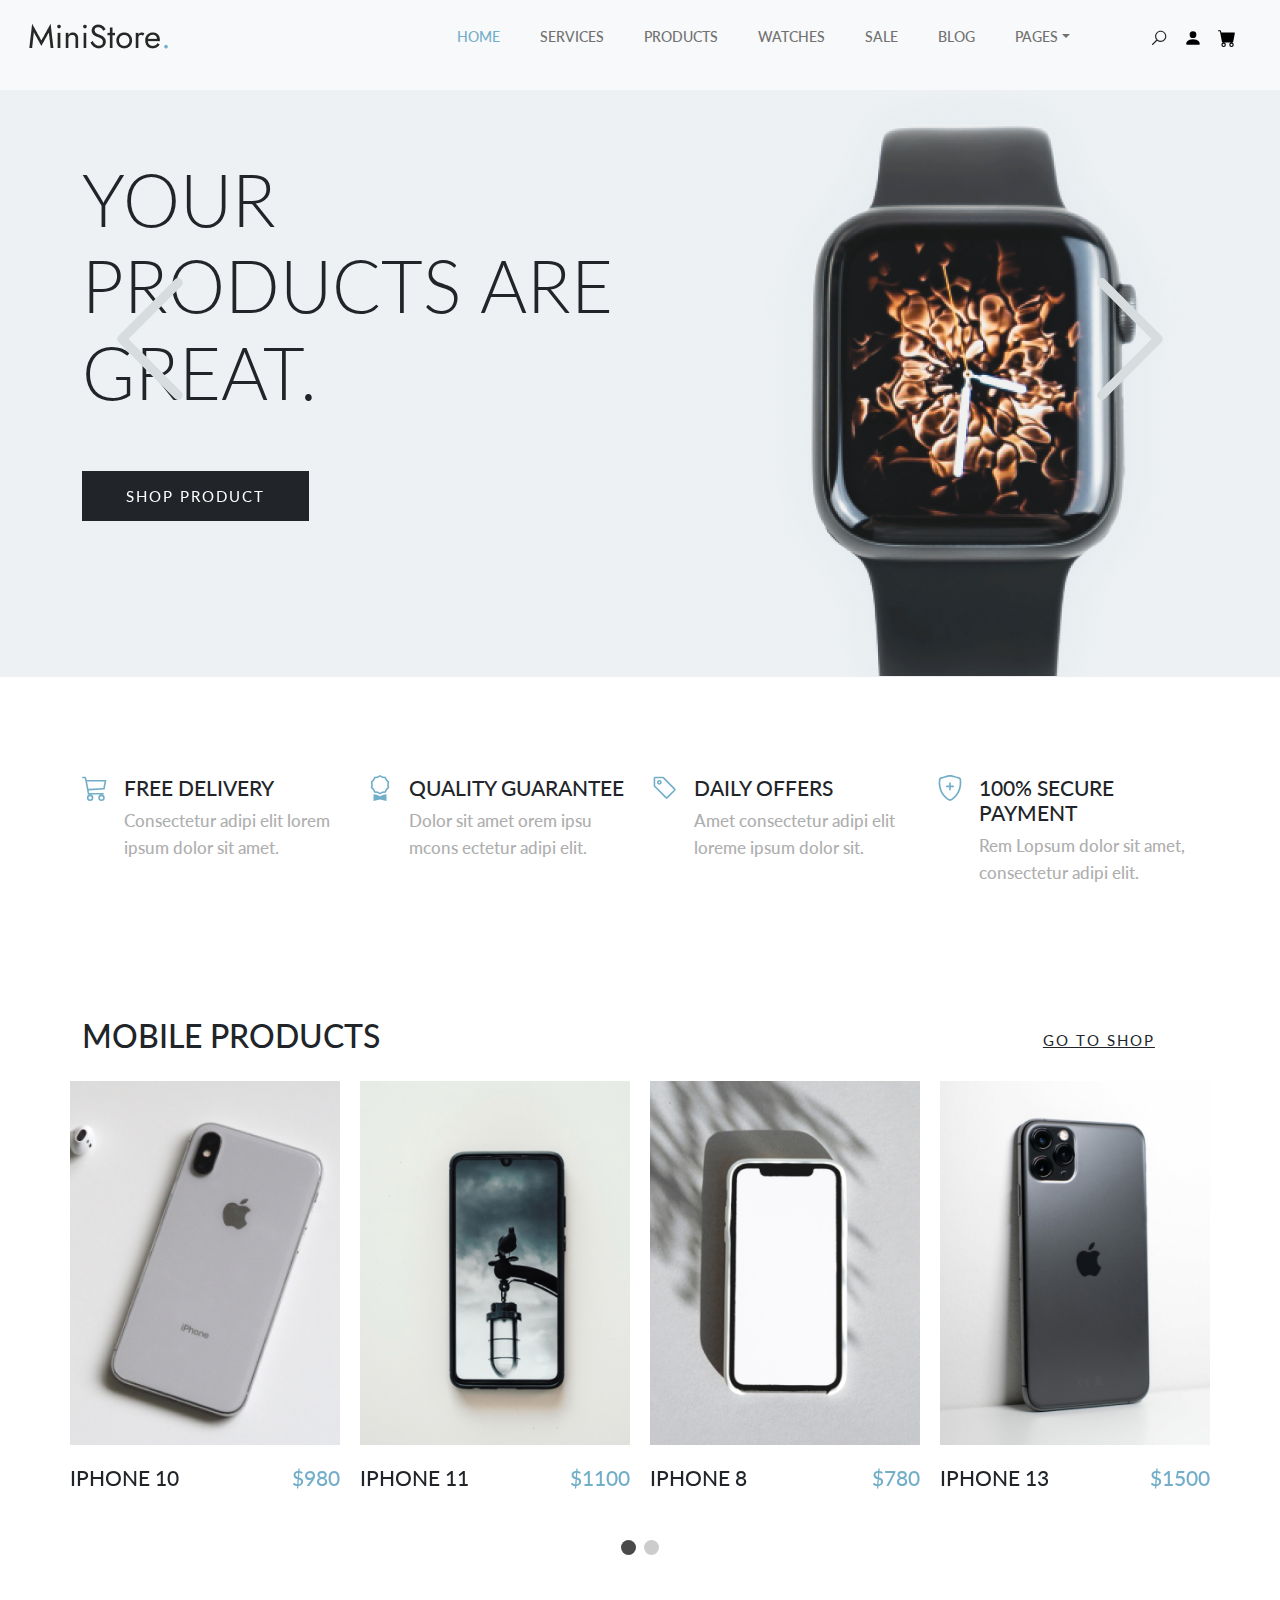
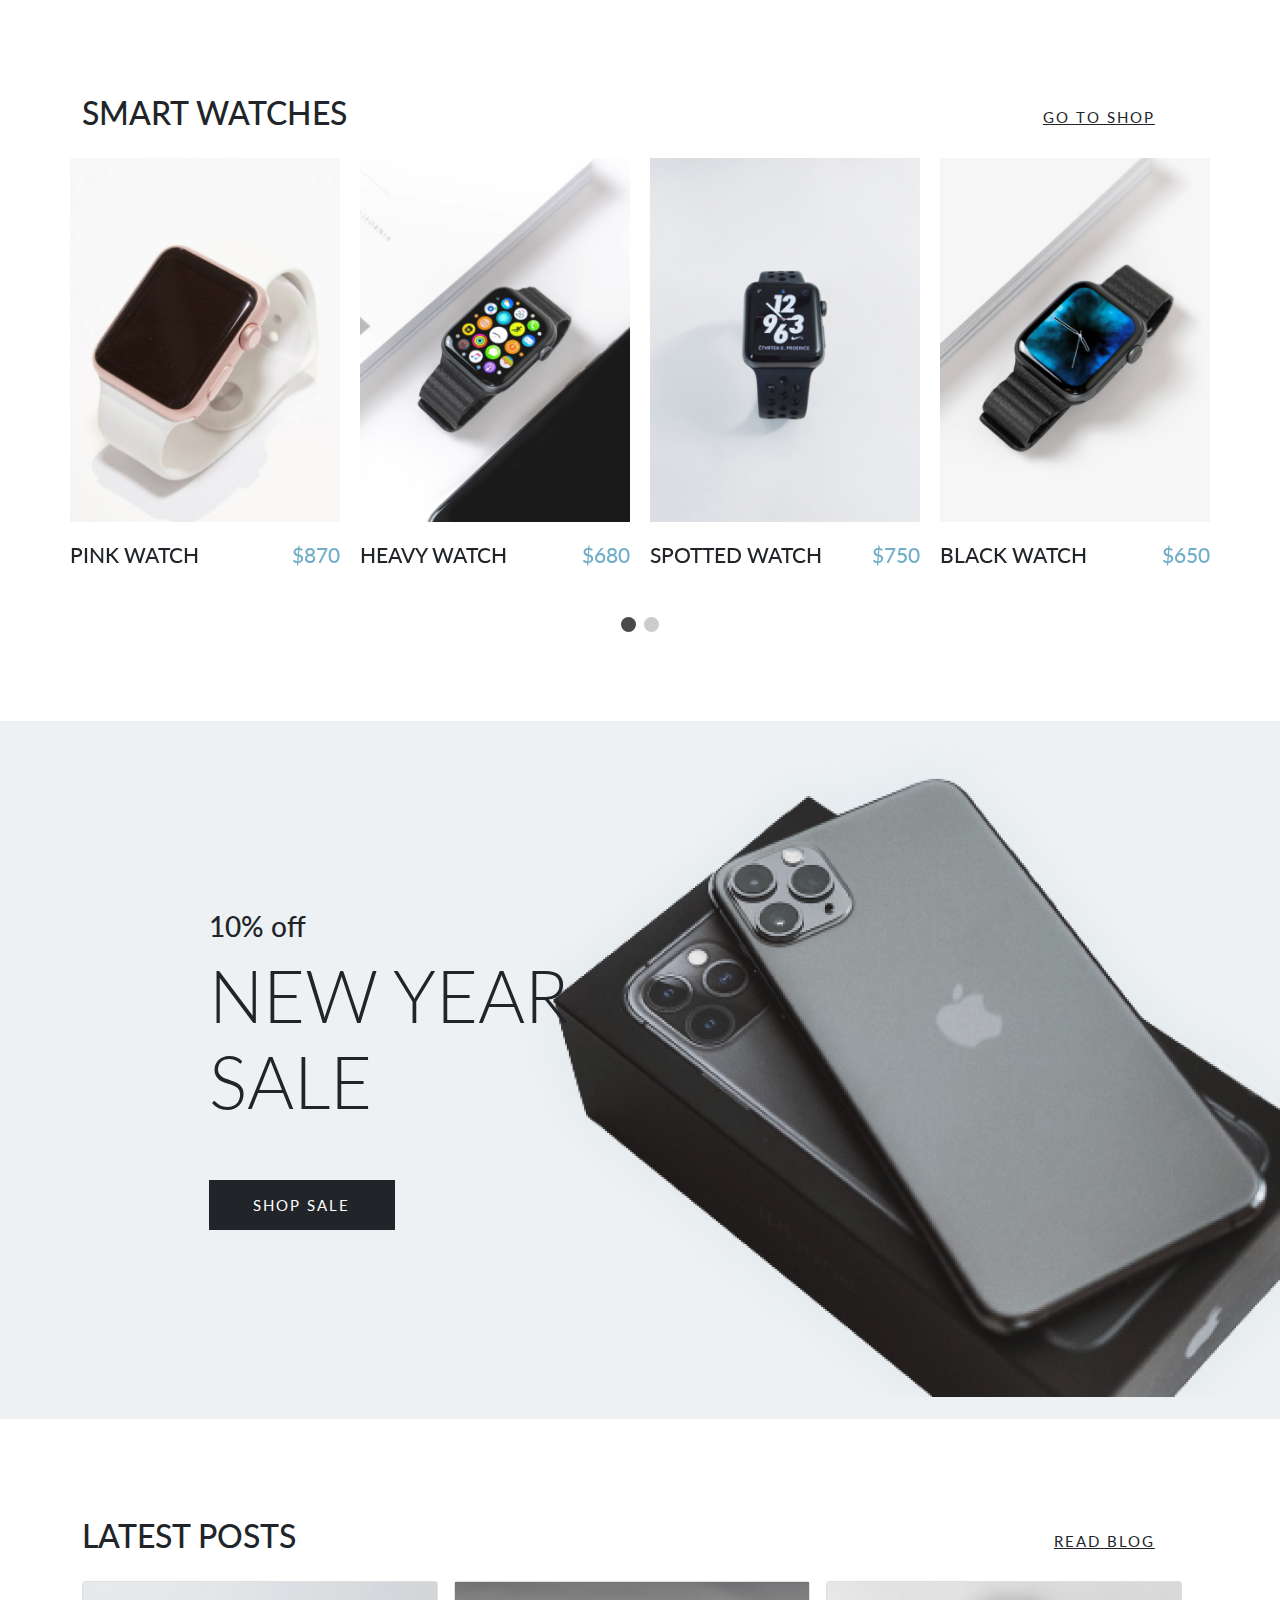
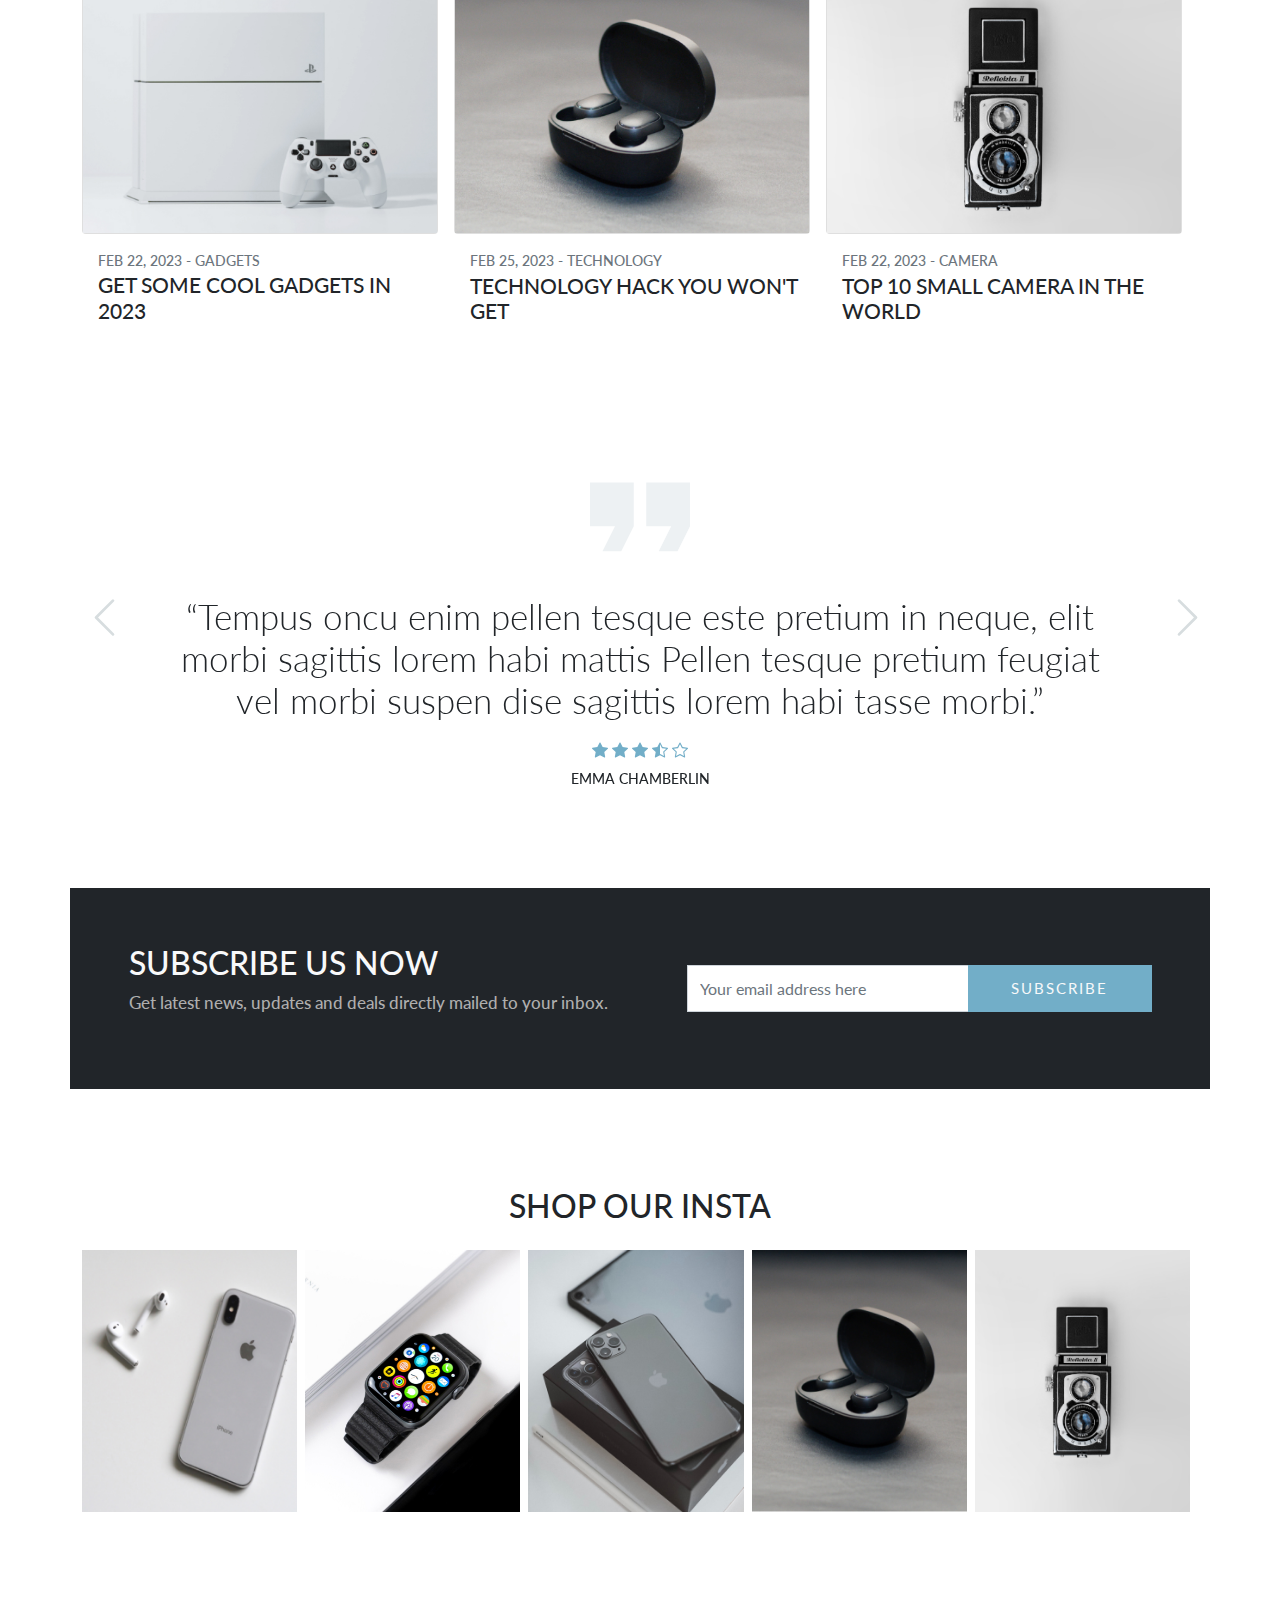
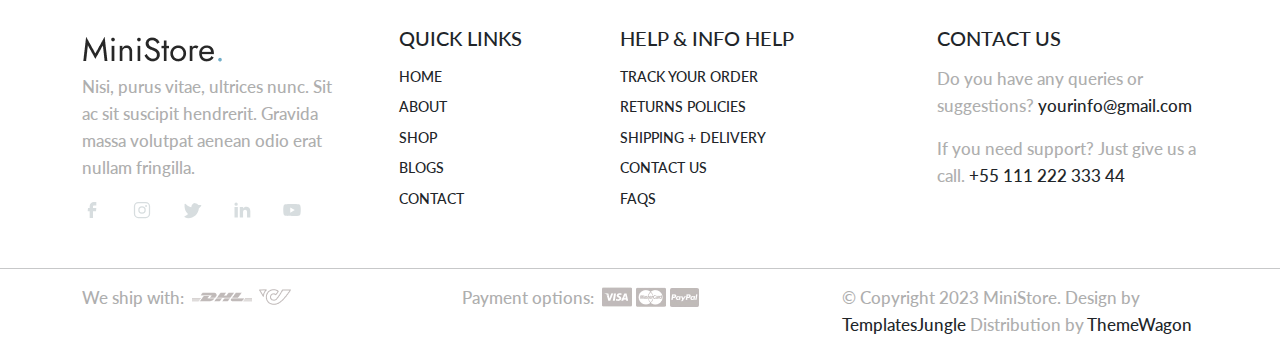
==== index.html @ f5713b00 "first commit" ====
<!DOCTYPE html>
<html>
  <head>
    <title>Ministore</title>
    <meta charset="utf-8">
    <meta http-equiv="X-UA-Compatible" content="IE=edge">
    <meta name="viewport" content="width=device-width, initial-scale=1.0">
    <meta name="format-detection" content="telephone=no">
    <meta name="apple-mobile-web-app-capable" content="yes">
    <meta name="author" content="">
    <meta name="keywords" content="">
    <meta name="description" content="">
    <link rel="stylesheet" type="text/css" href="css/bootstrap.min.css">
    <link rel="stylesheet" type="text/css" href="style.css">
    <link rel="stylesheet" href="https://cdn.jsdelivr.net/npm/swiper@9/swiper-bundle.min.css" />
    <link rel="preconnect" href="https://fonts.googleapis.com">
    <link rel="preconnect" href="https://fonts.gstatic.com" crossorigin>
    <link href="https://fonts.googleapis.com/css2?family=Jost:wght@300;400;500&family=Lato:wght@300;400;700&display=swap" rel="stylesheet">
    <!-- script
    ================================================== -->
    <script src="js/modernizr.js"></script>
  </head>
  <body data-bs-spy="scroll" data-bs-target="#navbar" data-bs-root-margin="0px 0px -40%" data-bs-smooth-scroll="true" tabindex="0">
    <svg xmlns="http://www.w3.org/2000/svg" style="display: none;">
      <symbol id="search" xmlns="http://www.w3.org/2000/svg" viewBox="0 0 32 32">
        <title>Search</title>
        <path fill="currentColor" d="M19 3C13.488 3 9 7.488 9 13c0 2.395.84 4.59 2.25 6.313L3.281 27.28l1.439 1.44l7.968-7.969A9.922 9.922 0 0 0 19 23c5.512 0 10-4.488 10-10S24.512 3 19 3zm0 2c4.43 0 8 3.57 8 8s-3.57 8-8 8s-8-3.57-8-8s3.57-8 8-8z" />
      </symbol>
      <symbol xmlns="http://www.w3.org/2000/svg" id="user" viewBox="0 0 16 16">
        <path d="M3 14s-1 0-1-1 1-4 6-4 6 3 6 4-1 1-1 1H3Zm5-6a3 3 0 1 0 0-6 3 3 0 0 0 0 6Z" />
      </symbol>
      <symbol xmlns="http://www.w3.org/2000/svg" id="cart" viewBox="0 0 16 16">
        <path d="M0 1.5A.5.5 0 0 1 .5 1H2a.5.5 0 0 1 .485.379L2.89 3H14.5a.5.5 0 0 1 .491.592l-1.5 8A.5.5 0 0 1 13 12H4a.5.5 0 0 1-.491-.408L2.01 3.607 1.61 2H.5a.5.5 0 0 1-.5-.5zM5 12a2 2 0 1 0 0 4 2 2 0 0 0 0-4zm7 0a2 2 0 1 0 0 4 2 2 0 0 0 0-4zm-7 1a1 1 0 1 1 0 2 1 1 0 0 1 0-2zm7 0a1 1 0 1 1 0 2 1 1 0 0 1 0-2z" />
      </symbol>
      <svg xmlns="http://www.w3.org/2000/svg" id="chevron-left" viewBox="0 0 16 16">
        <path fill-rule="evenodd" d="M11.354 1.646a.5.5 0 0 1 0 .708L5.707 8l5.647 5.646a.5.5 0 0 1-.708.708l-6-6a.5.5 0 0 1 0-.708l6-6a.5.5 0 0 1 .708 0z" />
      </svg>
      <symbol xmlns="http://www.w3.org/2000/svg" id="chevron-right" viewBox="0 0 16 16">
        <path fill-rule="evenodd" d="M4.646 1.646a.5.5 0 0 1 .708 0l6 6a.5.5 0 0 1 0 .708l-6 6a.5.5 0 0 1-.708-.708L10.293 8 4.646 2.354a.5.5 0 0 1 0-.708z" />
      </symbol>
      <symbol xmlns="http://www.w3.org/2000/svg" id="cart-outline" viewBox="0 0 16 16">
        <path d="M0 1.5A.5.5 0 0 1 .5 1H2a.5.5 0 0 1 .485.379L2.89 3H14.5a.5.5 0 0 1 .49.598l-1 5a.5.5 0 0 1-.465.401l-9.397.472L4.415 11H13a.5.5 0 0 1 0 1H4a.5.5 0 0 1-.491-.408L2.01 3.607 1.61 2H.5a.5.5 0 0 1-.5-.5zM3.102 4l.84 4.479 9.144-.459L13.89 4H3.102zM5 12a2 2 0 1 0 0 4 2 2 0 0 0 0-4zm7 0a2 2 0 1 0 0 4 2 2 0 0 0 0-4zm-7 1a1 1 0 1 1 0 2 1 1 0 0 1 0-2zm7 0a1 1 0 1 1 0 2 1 1 0 0 1 0-2z" />
      </symbol>
      <symbol xmlns="http://www.w3.org/2000/svg" id="quality" viewBox="0 0 16 16">
        <path d="M9.669.864 8 0 6.331.864l-1.858.282-.842 1.68-1.337 1.32L2.6 6l-.306 1.854 1.337 1.32.842 1.68 1.858.282L8 12l1.669-.864 1.858-.282.842-1.68 1.337-1.32L13.4 6l.306-1.854-1.337-1.32-.842-1.68L9.669.864zm1.196 1.193.684 1.365 1.086 1.072L12.387 6l.248 1.506-1.086 1.072-.684 1.365-1.51.229L8 10.874l-1.355-.702-1.51-.229-.684-1.365-1.086-1.072L3.614 6l-.25-1.506 1.087-1.072.684-1.365 1.51-.229L8 1.126l1.356.702 1.509.229z" />
        <path d="M4 11.794V16l4-1 4 1v-4.206l-2.018.306L8 13.126 6.018 12.1 4 11.794z" />
      </symbol>
      <symbol xmlns="http://www.w3.org/2000/svg" id="price-tag" viewBox="0 0 16 16">
        <path d="M6 4.5a1.5 1.5 0 1 1-3 0 1.5 1.5 0 0 1 3 0zm-1 0a.5.5 0 1 0-1 0 .5.5 0 0 0 1 0z" />
        <path d="M2 1h4.586a1 1 0 0 1 .707.293l7 7a1 1 0 0 1 0 1.414l-4.586 4.586a1 1 0 0 1-1.414 0l-7-7A1 1 0 0 1 1 6.586V2a1 1 0 0 1 1-1zm0 5.586 7 7L13.586 9l-7-7H2v4.586z" />
      </symbol>
      <symbol xmlns="http://www.w3.org/2000/svg" id="shield-plus" viewBox="0 0 16 16">
        <path d="M5.338 1.59a61.44 61.44 0 0 0-2.837.856.481.481 0 0 0-.328.39c-.554 4.157.726 7.19 2.253 9.188a10.725 10.725 0 0 0 2.287 2.233c.346.244.652.42.893.533.12.057.218.095.293.118a.55.55 0 0 0 .101.025.615.615 0 0 0 .1-.025c.076-.023.174-.061.294-.118.24-.113.547-.29.893-.533a10.726 10.726 0 0 0 2.287-2.233c1.527-1.997 2.807-5.031 2.253-9.188a.48.48 0 0 0-.328-.39c-.651-.213-1.75-.56-2.837-.855C9.552 1.29 8.531 1.067 8 1.067c-.53 0-1.552.223-2.662.524zM5.072.56C6.157.265 7.31 0 8 0s1.843.265 2.928.56c1.11.3 2.229.655 2.887.87a1.54 1.54 0 0 1 1.044 1.262c.596 4.477-.787 7.795-2.465 9.99a11.775 11.775 0 0 1-2.517 2.453 7.159 7.159 0 0 1-1.048.625c-.28.132-.581.24-.829.24s-.548-.108-.829-.24a7.158 7.158 0 0 1-1.048-.625 11.777 11.777 0 0 1-2.517-2.453C1.928 10.487.545 7.169 1.141 2.692A1.54 1.54 0 0 1 2.185 1.43 62.456 62.456 0 0 1 5.072.56z" />
        <path d="M8 4.5a.5.5 0 0 1 .5.5v1.5H10a.5.5 0 0 1 0 1H8.5V9a.5.5 0 0 1-1 0V7.5H6a.5.5 0 0 1 0-1h1.5V5a.5.5 0 0 1 .5-.5z" />
      </symbol>
      <symbol xmlns="http://www.w3.org/2000/svg" id="star-fill" viewBox="0 0 16 16">
        <path d="M3.612 15.443c-.386.198-.824-.149-.746-.592l.83-4.73L.173 6.765c-.329-.314-.158-.888.283-.95l4.898-.696L7.538.792c.197-.39.73-.39.927 0l2.184 4.327 4.898.696c.441.062.612.636.282.95l-3.522 3.356.83 4.73c.078.443-.36.79-.746.592L8 13.187l-4.389 2.256z" />
      </symbol>
      <symbol xmlns="http://www.w3.org/2000/svg" id="star-empty" viewBox="0 0 16 16">
        <path d="M2.866 14.85c-.078.444.36.791.746.593l4.39-2.256 4.389 2.256c.386.198.824-.149.746-.592l-.83-4.73 3.522-3.356c.33-.314.16-.888-.282-.95l-4.898-.696L8.465.792a.513.513 0 0 0-.927 0L5.354 5.12l-4.898.696c-.441.062-.612.636-.283.95l3.523 3.356-.83 4.73zm4.905-2.767-3.686 1.894.694-3.957a.565.565 0 0 0-.163-.505L1.71 6.745l4.052-.576a.525.525 0 0 0 .393-.288L8 2.223l1.847 3.658a.525.525 0 0 0 .393.288l4.052.575-2.906 2.77a.565.565 0 0 0-.163.506l.694 3.957-3.686-1.894a.503.503 0 0 0-.461 0z" />
      </symbol>
      <symbol xmlns="http://www.w3.org/2000/svg" id="star-half" viewBox="0 0 16 16">
        <path d="M5.354 5.119 7.538.792A.516.516 0 0 1 8 .5c.183 0 .366.097.465.292l2.184 4.327 4.898.696A.537.537 0 0 1 16 6.32a.548.548 0 0 1-.17.445l-3.523 3.356.83 4.73c.078.443-.36.79-.746.592L8 13.187l-4.389 2.256a.52.52 0 0 1-.146.05c-.342.06-.668-.254-.6-.642l.83-4.73L.173 6.765a.55.55 0 0 1-.172-.403.58.58 0 0 1 .085-.302.513.513 0 0 1 .37-.245l4.898-.696zM8 12.027a.5.5 0 0 1 .232.056l3.686 1.894-.694-3.957a.565.565 0 0 1 .162-.505l2.907-2.77-4.052-.576a.525.525 0 0 1-.393-.288L8.001 2.223 8 2.226v9.8z" />
      </symbol>
      <symbol xmlns="http://www.w3.org/2000/svg" id="quote" viewBox="0 0 24 24">
        <path fill="currentColor" d="m15 17l2-4h-4V6h7v7l-2 4h-3Zm-9 0l2-4H4V6h7v7l-2 4H6Z" />
      </symbol>
      <symbol xmlns="http://www.w3.org/2000/svg" id="facebook" viewBox="0 0 24 24">
        <path fill="currentColor" d="M9.198 21.5h4v-8.01h3.604l.396-3.98h-4V7.5a1 1 0 0 1 1-1h3v-4h-3a5 5 0 0 0-5 5v2.01h-2l-.396 3.98h2.396v8.01Z" />
      </symbol>
      <symbol xmlns="http://www.w3.org/2000/svg" id="youtube" viewBox="0 0 32 32">
        <path fill="currentColor" d="M29.41 9.26a3.5 3.5 0 0 0-2.47-2.47C24.76 6.2 16 6.2 16 6.2s-8.76 0-10.94.59a3.5 3.5 0 0 0-2.47 2.47A36.13 36.13 0 0 0 2 16a36.13 36.13 0 0 0 .59 6.74a3.5 3.5 0 0 0 2.47 2.47c2.18.59 10.94.59 10.94.59s8.76 0 10.94-.59a3.5 3.5 0 0 0 2.47-2.47A36.13 36.13 0 0 0 30 16a36.13 36.13 0 0 0-.59-6.74ZM13.2 20.2v-8.4l7.27 4.2Z" />
      </symbol>
      <symbol xmlns="http://www.w3.org/2000/svg" id="twitter" viewBox="0 0 256 256">
        <path fill="currentColor" d="m245.66 77.66l-29.9 29.9C209.72 177.58 150.67 232 80 232c-14.52 0-26.49-2.3-35.58-6.84c-7.33-3.67-10.33-7.6-11.08-8.72a8 8 0 0 1 3.85-11.93c.26-.1 24.24-9.31 39.47-26.84a110.93 110.93 0 0 1-21.88-24.2c-12.4-18.41-26.28-50.39-22-98.18a8 8 0 0 1 13.65-4.92c.35.35 33.28 33.1 73.54 43.72V88a47.87 47.87 0 0 1 14.36-34.3A46.87 46.87 0 0 1 168.1 40a48.66 48.66 0 0 1 41.47 24H240a8 8 0 0 1 5.66 13.66Z" />
      </symbol>
      <symbol xmlns="http://www.w3.org/2000/svg" id="instagram" viewBox="0 0 256 256">
        <path fill="currentColor" d="M128 80a48 48 0 1 0 48 48a48.05 48.05 0 0 0-48-48Zm0 80a32 32 0 1 1 32-32a32 32 0 0 1-32 32Zm48-136H80a56.06 56.06 0 0 0-56 56v96a56.06 56.06 0 0 0 56 56h96a56.06 56.06 0 0 0 56-56V80a56.06 56.06 0 0 0-56-56Zm40 152a40 40 0 0 1-40 40H80a40 40 0 0 1-40-40V80a40 40 0 0 1 40-40h96a40 40 0 0 1 40 40ZM192 76a12 12 0 1 1-12-12a12 12 0 0 1 12 12Z" />
      </symbol>
      <symbol xmlns="http://www.w3.org/2000/svg" id="linkedin" viewBox="0 0 24 24">
        <path fill="currentColor" d="M6.94 5a2 2 0 1 1-4-.002a2 2 0 0 1 4 .002zM7 8.48H3V21h4V8.48zm6.32 0H9.34V21h3.94v-6.57c0-3.66 4.77-4 4.77 0V21H22v-7.93c0-6.17-7.06-5.94-8.72-2.91l.04-1.68z" />
      </symbol>
      <symbol xmlns="http://www.w3.org/2000/svg" id="nav-icon" viewBox="0 0 16 16">
        <path d="M14 10.5a.5.5 0 0 0-.5-.5h-3a.5.5 0 0 0 0 1h3a.5.5 0 0 0 .5-.5zm0-3a.5.5 0 0 0-.5-.5h-7a.5.5 0 0 0 0 1h7a.5.5 0 0 0 .5-.5zm0-3a.5.5 0 0 0-.5-.5h-11a.5.5 0 0 0 0 1h11a.5.5 0 0 0 .5-.5z" />
      </symbol>
      <symbol xmlns="http://www.w3.org/2000/svg" id="close" viewBox="0 0 16 16">
        <path d="M2.146 2.854a.5.5 0 1 1 .708-.708L8 7.293l5.146-5.147a.5.5 0 0 1 .708.708L8.707 8l5.147 5.146a.5.5 0 0 1-.708.708L8 8.707l-5.146 5.147a.5.5 0 0 1-.708-.708L7.293 8 2.146 2.854Z" />
      </symbol>
      <symbol xmlns="http://www.w3.org/2000/svg" id="navbar-icon" viewBox="0 0 16 16">
        <path d="M14 10.5a.5.5 0 0 0-.5-.5h-3a.5.5 0 0 0 0 1h3a.5.5 0 0 0 .5-.5zm0-3a.5.5 0 0 0-.5-.5h-7a.5.5 0 0 0 0 1h7a.5.5 0 0 0 .5-.5zm0-3a.5.5 0 0 0-.5-.5h-11a.5.5 0 0 0 0 1h11a.5.5 0 0 0 .5-.5z" />
      </symbol>
    </svg>  

    <div class="search-popup">
        <div class="search-popup-container">

          <form role="search" method="get" class="search-form" action="">
            <input type="search" id="search-form" class="search-field" placeholder="Type and press enter" value="" name="s" />
            <button type="submit" class="search-submit"><svg class="search"><use xlink:href="#search"></use></svg></button>
          </form>

          <h5 class="cat-list-title">Browse Categories</h5>
          
          <ul class="cat-list">
            <li class="cat-list-item">
              <a href="#" title="Mobile Phones">Mobile Phones</a>
            </li>
            <li class="cat-list-item">
              <a href="#" title="Smart Watches">Smart Watches</a>
            </li>
            <li class="cat-list-item">
              <a href="#" title="Headphones">Headphones</a>
            </li>
            <li class="cat-list-item">
              <a href="#" title="Accessories">Accessories</a>
            </li>
            <li class="cat-list-item">
              <a href="#" title="Monitors">Monitors</a>
            </li>
            <li class="cat-list-item">
              <a href="#" title="Speakers">Speakers</a>
            </li>
            <li class="cat-list-item">
              <a href="#" title="Memory Cards">Memory Cards</a>
            </li>
          </ul>

        </div>
    </div>
    
    <header id="header" class="site-header header-scrolled position-fixed text-black bg-light">
      <nav id="header-nav" class="navbar navbar-expand-lg px-3 mb-3">
        <div class="container-fluid">
          <a class="navbar-brand" href="index.html">
            <img src="images/main-logo.png" class="logo">
          </a>
          <button class="navbar-toggler d-flex d-lg-none order-3 p-2" type="button" data-bs-toggle="offcanvas" data-bs-target="#bdNavbar" aria-controls="bdNavbar" aria-expanded="false" aria-label="Toggle navigation">
            <svg class="navbar-icon">
              <use xlink:href="#navbar-icon"></use>
            </svg>
          </button>
          <div class="offcanvas offcanvas-end" tabindex="-1" id="bdNavbar" aria-labelledby="bdNavbarOffcanvasLabel">
            <div class="offcanvas-header px-4 pb-0">
              <a class="navbar-brand" href="index.html">
                <img src="images/main-logo.png" class="logo">
              </a>
              <button type="button" class="btn-close btn-close-black" data-bs-dismiss="offcanvas" aria-label="Close" data-bs-target="#bdNavbar"></button>
            </div>
            <div class="offcanvas-body">
              <ul id="navbar" class="navbar-nav text-uppercase justify-content-end align-items-center flex-grow-1 pe-3">
                <li class="nav-item">
                  <a class="nav-link me-4 active" href="#billboard">Home</a>
                </li>
                <li class="nav-item">
                  <a class="nav-link me-4" href="#company-services">Services</a>
                </li>
                <li class="nav-item">
                  <a class="nav-link me-4" href="#mobile-products">Products</a>
                </li>
                <li class="nav-item">
                  <a class="nav-link me-4" href="#smart-watches">Watches</a>
                </li>
                <li class="nav-item">
                  <a class="nav-link me-4" href="#yearly-sale">Sale</a>
                </li>
                <li class="nav-item">
                  <a class="nav-link me-4" href="#latest-blog">Blog</a>
                </li>
                <li class="nav-item dropdown">
                  <a class="nav-link me-4 dropdown-toggle link-dark" data-bs-toggle="dropdown" href="#" role="button" aria-expanded="false">Pages</a>
                  <ul class="dropdown-menu">
                    <li>
                      <a href="about.html" class="dropdown-item">About</a>
                    </li>
                    <li>
                      <a href="blog.html" class="dropdown-item">Blog</a>
                    </li>
                    <li>
                      <a href="shop.html" class="dropdown-item">Shop</a>
                    </li>
                    <li>
                      <a href="cart.html" class="dropdown-item">Cart</a>
                    </li>
                    <li>
                      <a href="checkout.html" class="dropdown-item">Checkout</a>
                    </li>
                    <li>
                      <a href="single-post.html" class="dropdown-item">Single Post</a>
                    </li>
                    <li>
                      <a href="single-product.html" class="dropdown-item">Single Product</a>
                    </li>
                    <li>
                      <a href="contact.html" class="dropdown-item">Contact</a>
                    </li>
                  </ul>
                </li>
                <li class="nav-item">
                  <div class="user-items ps-5">
                    <ul class="d-flex justify-content-end list-unstyled">
                      <li class="search-item pe-3">
                        <a href="#" class="search-button">
                          <svg class="search">
                            <use xlink:href="#search"></use>
                          </svg>
                        </a>
                      </li>
                      <li class="pe-3">
                        <a href="#">
                          <svg class="user">
                            <use xlink:href="#user"></use>
                          </svg>
                        </a>
                      </li>
                      <li>
                        <a href="cart.html">
                          <svg class="cart">
                            <use xlink:href="#cart"></use>
                          </svg>
                        </a>
                      </li>
                    </ul>
                  </div>
                </li>
              </ul>
            </div>
          </div>
        </div>
      </nav>
    </header>
    <section id="billboard" class="position-relative overflow-hidden bg-light-blue">
      <div class="swiper main-swiper">
        <div class="swiper-wrapper">
          <div class="swiper-slide">
            <div class="container">
              <div class="row d-flex align-items-center">
                <div class="col-md-6">
                  <div class="banner-content">
                    <h1 class="display-2 text-uppercase text-dark pb-5">Your Products Are Great.</h1>
                    <a href="shop.html" class="btn btn-medium btn-dark text-uppercase btn-rounded-none">Shop Product</a>
                  </div>
                </div>
                <div class="col-md-5">
                  <div class="image-holder">
                    <img src="images/banner-image.png" alt="banner">
                  </div>
                </div>
              </div>
            </div>
          </div>
          <div class="swiper-slide">
            <div class="container">
              <div class="row d-flex flex-wrap align-items-center">
                <div class="col-md-6">
                  <div class="banner-content">
                    <h1 class="display-2 text-uppercase text-dark pb-5">Technology Hack You Won't Get</h1>
                    <a href="shop.html" class="btn btn-medium btn-dark text-uppercase btn-rounded-none">Shop Product</a>
                  </div>
                </div>
                <div class="col-md-5">
                  <div class="image-holder">
                    <img src="images/banner-image.png" alt="banner">
                  </div>
                </div>
              </div>
            </div>
          </div>
        </div>
      </div>
      <div class="swiper-icon swiper-arrow swiper-arrow-prev">
        <svg class="chevron-left">
          <use xlink:href="#chevron-left" />
        </svg>
      </div>
      <div class="swiper-icon swiper-arrow swiper-arrow-next">
        <svg class="chevron-right">
          <use xlink:href="#chevron-right" />
        </svg>
      </div>
    </section>
    <section id="company-services" class="padding-large">
      <div class="container">
        <div class="row">
          <div class="col-lg-3 col-md-6 pb-3">
            <div class="icon-box d-flex">
              <div class="icon-box-icon pe-3 pb-3">
                <svg class="cart-outline">
                  <use xlink:href="#cart-outline" />
                </svg>
              </div>
              <div class="icon-box-content">
                <h3 class="card-title text-uppercase text-dark">Free delivery</h3>
                <p>Consectetur adipi elit lorem ipsum dolor sit amet.</p>
              </div>
            </div>
          </div>
          <div class="col-lg-3 col-md-6 pb-3">
            <div class="icon-box d-flex">
              <div class="icon-box-icon pe-3 pb-3">
                <svg class="quality">
                  <use xlink:href="#quality" />
                </svg>
              </div>
              <div class="icon-box-content">
                <h3 class="card-title text-uppercase text-dark">Quality guarantee</h3>
                <p>Dolor sit amet orem ipsu mcons ectetur adipi elit.</p>
              </div>
            </div>
          </div>
          <div class="col-lg-3 col-md-6 pb-3">
            <div class="icon-box d-flex">
              <div class="icon-box-icon pe-3 pb-3">
                <svg class="price-tag">
                  <use xlink:href="#price-tag" />
                </svg>
              </div>
              <div class="icon-box-content">
                <h3 class="card-title text-uppercase text-dark">Daily offers</h3>
                <p>Amet consectetur adipi elit loreme ipsum dolor sit.</p>
              </div>
            </div>
          </div>
          <div class="col-lg-3 col-md-6 pb-3">
            <div class="icon-box d-flex">
              <div class="icon-box-icon pe-3 pb-3">
                <svg class="shield-plus">
                  <use xlink:href="#shield-plus" />
                </svg>
              </div>
              <div class="icon-box-content">
                <h3 class="card-title text-uppercase text-dark">100% secure payment</h3>
                <p>Rem Lopsum dolor sit amet, consectetur adipi elit.</p>
              </div>
            </div>
          </div>
        </div>
      </div>
    </section>
    <section id="mobile-products" class="product-store position-relative padding-large no-padding-top">
      <div class="container">
        <div class="row">
          <div class="display-header d-flex justify-content-between pb-3">
            <h2 class="display-7 text-dark text-uppercase">Mobile Products</h2>
            <div class="btn-right">
              <a href="shop.html" class="btn btn-medium btn-normal text-uppercase">Go to Shop</a>
            </div>
          </div>
          <div class="swiper product-swiper">
            <div class="swiper-wrapper">
              <div class="swiper-slide">
                <div class="product-card position-relative">
                  <div class="image-holder">
                    <img src="images/product-item1.jpg" alt="product-item" class="img-fluid">
                  </div>
                  <div class="cart-concern position-absolute">
                    <div class="cart-button d-flex">
                      <a href="#" class="btn btn-medium btn-black">Add to Cart<svg class="cart-outline"><use xlink:href="#cart-outline"></use></svg></a>
                    </div>
                  </div>
                  <div class="card-detail d-flex justify-content-between align-items-baseline pt-3">
                    <h3 class="card-title text-uppercase">
                      <a href="#">Iphone 10</a>
                    </h3>
                    <span class="item-price text-primary">$980</span>
                  </div>
                </div>
              </div>
              <div class="swiper-slide">
                <div class="product-card position-relative">
                  <div class="image-holder">
                    <img src="images/product-item2.jpg" alt="product-item" class="img-fluid">
                  </div>
                  <div class="cart-concern position-absolute">
                    <div class="cart-button d-flex">
                      <a href="#" class="btn btn-medium btn-black">Add to Cart<svg class="cart-outline"><use xlink:href="#cart-outline"></use></svg></a>
                    </div>
                  </div>
                  <div class="card-detail d-flex justify-content-between align-items-baseline pt-3">
                    <h3 class="card-title text-uppercase">
                      <a href="#">Iphone 11</a>
                    </h3>
                    <span class="item-price text-primary">$1100</span>
                  </div>
                </div>
              </div>
              <div class="swiper-slide">
                <div class="product-card position-relative">
                  <div class="image-holder">
                    <img src="images/product-item3.jpg" alt="product-item" class="img-fluid">
                  </div>
                  <div class="cart-concern position-absolute">
                    <div class="cart-button d-flex">
                      <a href="#" class="btn btn-medium btn-black">Add to Cart<svg class="cart-outline"><use xlink:href="#cart-outline"></use></svg></a>
                    </div>
                  </div>
                  <div class="card-detail d-flex justify-content-between align-items-baseline pt-3">
                    <h3 class="card-title text-uppercase">
                      <a href="#">Iphone 8</a>
                    </h3>
                    <span class="item-price text-primary">$780</span>
                  </div>
                </div>
              </div>
              <div class="swiper-slide">
                <div class="product-card position-relative">
                  <div class="image-holder">
                    <img src="images/product-item4.jpg" alt="product-item" class="img-fluid">
                  </div>
                  <div class="cart-concern position-absolute">
                    <div class="cart-button d-flex">
                      <a href="#" class="btn btn-medium btn-black">Add to Cart<svg class="cart-outline"><use xlink:href="#cart-outline"></use></svg></a>
                    </div>
                  </div>
                  <div class="card-detail d-flex justify-content-between align-items-baseline pt-3">
                    <h3 class="card-title text-uppercase">
                      <a href="#">Iphone 13</a>
                    </h3>
                    <span class="item-price text-primary">$1500</span>
                  </div>
                </div>
              </div>
              <div class="swiper-slide">
                <div class="product-card position-relative">
                  <div class="image-holder">
                    <img src="images/product-item5.jpg" alt="product-item" class="img-fluid">
                  </div>
                  <div class="cart-concern position-absolute">
                    <div class="cart-button d-flex">
                      <a href="#" class="btn btn-medium btn-black">Add to Cart<svg class="cart-outline"><use xlink:href="#cart-outline"></use></svg></a>
                    </div>
                  </div>
                  <div class="card-detail d-flex justify-content-between align-items-baseline pt-3">
                    <h3 class="card-title text-uppercase">
                      <a href="#">Iphone 12</a>
                    </h3>
                    <span class="item-price text-primary">$1300</span>
                  </div>
                </div>
              </div>
            </div>
          </div>
        </div>
      </div>
      <div class="swiper-pagination position-absolute text-center"></div>
    </section>
    <section id="smart-watches" class="product-store padding-large position-relative">
      <div class="container">
        <div class="row">
          <div class="display-header d-flex justify-content-between pb-3">
            <h2 class="display-7 text-dark text-uppercase">Smart Watches</h2>
            <div class="btn-right">
              <a href="shop.html" class="btn btn-medium btn-normal text-uppercase">Go to Shop</a>
            </div>
          </div>
          <div class="swiper product-watch-swiper">
            <div class="swiper-wrapper">
              <div class="swiper-slide">
                <div class="product-card position-relative">
                  <div class="image-holder">
                    <img src="images/product-item6.jpg" alt="product-item" class="img-fluid">
                  </div>
                  <div class="cart-concern position-absolute">
                    <div class="cart-button d-flex">
                      <a href="#" class="btn btn-medium btn-black">Add to Cart<svg class="cart-outline"><use xlink:href="#cart-outline"></use></svg></a>
                    </div>
                  </div>
                  <div class="card-detail d-flex justify-content-between align-items-baseline pt-3">
                    <h3 class="card-title text-uppercase">
                      <a href="#">Pink watch</a>
                    </h3>
                    <span class="item-price text-primary">$870</span>
                  </div>
                </div>
              </div>
              <div class="swiper-slide">
                <div class="product-card position-relative">
                  <div class="image-holder">
                    <img src="images/product-item7.jpg" alt="product-item" class="img-fluid">
                  </div>
                  <div class="cart-concern position-absolute">
                    <div class="cart-button d-flex">
                      <a href="#" class="btn btn-medium btn-black">Add to Cart<svg class="cart-outline"><use xlink:href="#cart-outline"></use></svg></a>
                    </div>
                  </div>
                  <div class="card-detail d-flex justify-content-between align-items-baseline pt-3">
                    <h3 class="card-title text-uppercase">
                      <a href="#">Heavy watch</a>
                    </h3>
                    <span class="item-price text-primary">$680</span>
                  </div>
                </div>
              </div>
              <div class="swiper-slide">
                <div class="product-card position-relative">
                  <div class="image-holder">
                    <img src="images/product-item8.jpg" alt="product-item" class="img-fluid">
                  </div>
                  <div class="cart-concern position-absolute">
                    <div class="cart-button d-flex">
                      <a href="#" class="btn btn-medium btn-black">Add to Cart<svg class="cart-outline"><use xlink:href="#cart-outline"></use></svg></a>
                    </div>
                  </div>
                  <div class="card-detail d-flex justify-content-between align-items-baseline pt-3">
                    <h3 class="card-title text-uppercase">
                      <a href="#">spotted watch</a>
                    </h3>
                    <span class="item-price text-primary">$750</span>
                  </div>
                </div>
              </div>
              <div class="swiper-slide">
                <div class="product-card position-relative">
                  <div class="image-holder">
                    <img src="images/product-item9.jpg" alt="product-item" class="img-fluid">
                  </div>
                  <div class="cart-concern position-absolute">
                    <div class="cart-button d-flex">
                      <a href="#" class="btn btn-medium btn-black">Add to Cart<svg class="cart-outline"><use xlink:href="#cart-outline"></use></svg></a>
                    </div>
                  </div>
                  <div class="card-detail d-flex justify-content-between align-items-baseline pt-3">
                    <h3 class="card-title text-uppercase">
                      <a href="#">black watch</a>
                    </h3>
                    <span class="item-price text-primary">$650</span>
                  </div>
                </div>
              </div>
              <div class="swiper-slide">
                <div class="product-card position-relative">
                  <div class="image-holder">
                    <img src="images/product-item10.jpg" alt="product-item" class="img-fluid">
                  </div>
                  <div class="cart-concern position-absolute">
                    <div class="cart-button d-flex">
                      <a href="#" class="btn btn-medium btn-black">Add to Cart<svg class="cart-outline"><use xlink:href="#cart-outline"></use></svg></a>
                    </div>
                  </div>
                  <div class="card-detail d-flex justify-content-between pt-3">
                    <h3 class="card-title text-uppercase">
                      <a href="#">black watch</a>
                    </h3>
                    <span class="item-price text-primary">$750</span>
                  </div>
                </div>
              </div>
            </div>
          </div>
        </div>
      </div>
      <div class="swiper-pagination position-absolute text-center"></div>
    </section>
    <section id="yearly-sale" class="bg-light-blue overflow-hidden mt-5 padding-xlarge" style="background-image: url('images/single-image1.png');background-position: right; background-repeat: no-repeat;">
      <div class="row d-flex flex-wrap align-items-center">
        <div class="col-md-6 col-sm-12">
          <div class="text-content offset-4 padding-medium">
            <h3>10% off</h3>
            <h2 class="display-2 pb-5 text-uppercase text-dark">New year sale</h2>
            <a href="shop.html" class="btn btn-medium btn-dark text-uppercase btn-rounded-none">Shop Sale</a>
          </div>
        </div>
        <div class="col-md-6 col-sm-12">
          
        </div>
      </div>
    </section>
    <section id="latest-blog" class="padding-large">
      <div class="container">
        <div class="row">
          <div class="display-header d-flex justify-content-between pb-3">
            <h2 class="display-7 text-dark text-uppercase">Latest Posts</h2>
            <div class="btn-right">
              <a href="blog.html" class="btn btn-medium btn-normal text-uppercase">Read Blog</a>
            </div>
          </div>
          <div class="post-grid d-flex flex-wrap justify-content-between">
            <div class="col-lg-4 col-sm-12">
              <div class="card border-none me-3">
                <div class="card-image">
                  <img src="images/post-item1.jpg" alt="" class="img-fluid">
                </div>
              </div>
              <div class="card-body text-uppercase">
                <div class="card-meta text-muted">
                  <span class="meta-date">feb 22, 2023</span>
                  <span class="meta-category">- Gadgets</span>
                </div>
                <h3 class="card-title">
                  <a href="#">Get some cool gadgets in 2023</a>
                </h3>
              </div>
            </div>
            <div class="col-lg-4 col-sm-12">
              <div class="card border-none me-3">
                <div class="card-image">
                  <img src="images/post-item2.jpg" alt="" class="img-fluid">
                </div>
              </div>
              <div class="card-body text-uppercase">
                <div class="card-meta text-muted">
                  <span class="meta-date">feb 25, 2023</span>
                  <span class="meta-category">- Technology</span>
                </div>
                <h3 class="card-title">
                  <a href="#">Technology Hack You Won't Get</a>
                </h3>
              </div>
            </div>
            <div class="col-lg-4 col-sm-12">
              <div class="card border-none me-3">
                <div class="card-image">
                  <img src="images/post-item3.jpg" alt="" class="img-fluid">
                </div>
              </div>
              <div class="card-body text-uppercase">
                <div class="card-meta text-muted">
                  <span class="meta-date">feb 22, 2023</span>
                  <span class="meta-category">- Camera</span>
                </div>
                <h3 class="card-title">
                  <a href="#">Top 10 Small Camera In The World</a>
                </h3>
              </div>
            </div>
          </div>
        </div>
      </div>
    </section>
    <section id="testimonials" class="position-relative">
      <div class="container">
        <div class="row">
          <div class="review-content position-relative">
            <div class="swiper-icon swiper-arrow swiper-arrow-prev position-absolute d-flex align-items-center">
              <svg class="chevron-left">
                <use xlink:href="#chevron-left" />
              </svg>
            </div>
            <div class="swiper testimonial-swiper">
              <div class="quotation text-center">
                <svg class="quote">
                  <use xlink:href="#quote" />
                </svg>
              </div>
              <div class="swiper-wrapper">
                <div class="swiper-slide text-center d-flex justify-content-center">
                  <div class="review-item col-md-10">
                    <i class="icon icon-review"></i>
                    <blockquote>“Tempus oncu enim pellen tesque este pretium in neque, elit morbi sagittis lorem habi mattis Pellen tesque pretium feugiat vel morbi suspen dise sagittis lorem habi tasse morbi.”</blockquote>
                    <div class="rating">
                      <svg class="star star-fill">
                        <use xlink:href="#star-fill"></use>
                      </svg>
                      <svg class="star star-fill">
                        <use xlink:href="#star-fill"></use>
                      </svg>
                      <svg class="star star-fill">
                        <use xlink:href="#star-fill"></use>
                      </svg>
                      <svg class="star star-half">
                        <use xlink:href="#star-half"></use>
                      </svg>
                      <svg class="star star-empty">
                        <use xlink:href="#star-empty"></use>
                      </svg>
                    </div>
                    <div class="author-detail">
                      <div class="name text-dark text-uppercase pt-2">Emma Chamberlin</div>
                    </div>
                  </div>
                </div>
                <div class="swiper-slide text-center d-flex justify-content-center">
                  <div class="review-item col-md-10">
                    <i class="icon icon-review"></i>
                    <blockquote>“A blog is a digital publication that can complement a website or exist independently. A blog may include articles, short posts, listicles, infographics, videos, and other digital content.”</blockquote>
                    <div class="rating">
                      <svg class="star star-fill">
                        <use xlink:href="#star-fill"></use>
                      </svg>
                      <svg class="star star-fill">
                        <use xlink:href="#star-fill"></use>
                      </svg>
                      <svg class="star star-fill">
                        <use xlink:href="#star-fill"></use>
                      </svg>
                      <svg class="star star-half">
                        <use xlink:href="#star-half"></use>
                      </svg>
                      <svg class="star star-empty">
                        <use xlink:href="#star-empty"></use>
                      </svg>
                    </div>
                    <div class="author-detail">
                      <div class="name text-dark text-uppercase pt-2">Jennie Rose</div>
                    </div>
                  </div>
                </div>
              </div>
            </div>
            <div class="swiper-icon swiper-arrow swiper-arrow-next position-absolute d-flex align-items-center">
              <svg class="chevron-right">
                <use xlink:href="#chevron-right" />
              </svg>
            </div>
          </div>
        </div>
      </div>
      <div class="swiper-pagination"></div>
    </section>
    <section id="subscribe" class="container-grid padding-large position-relative overflow-hidden">
      <div class="container">
        <div class="row">
          <div class="subscribe-content bg-dark d-flex flex-wrap justify-content-center align-items-center padding-medium">
            <div class="col-md-6 col-sm-12">
              <div class="display-header pe-3">
                <h2 class="display-7 text-uppercase text-light">Subscribe Us Now</h2>
                <p>Get latest news, updates and deals directly mailed to your inbox.</p>
              </div>
            </div>
            <div class="col-md-5 col-sm-12">
              <form class="subscription-form validate">
                <div class="input-group flex-wrap">
                  <input class="form-control btn-rounded-none" type="email" name="EMAIL" placeholder="Your email address here" required="">
                  <button class="btn btn-medium btn-primary text-uppercase btn-rounded-none" type="submit" name="subscribe">Subscribe</button>
                </div>
              </form>
            </div>
          </div>
        </div>
      </div>
    </section>
    <section id="instagram" class="padding-large overflow-hidden no-padding-top">
      <div class="container">
        <div class="row">
          <div class="display-header text-uppercase text-dark text-center pb-3">
            <h2 class="display-7">Shop Our Insta</h2>
          </div>
          <div class="d-flex flex-wrap">
            <figure class="instagram-item pe-2">
              <a href="https://templatesjungle.com/" class="image-link position-relative">
                <img src="images/insta-item1.jpg" alt="instagram" class="insta-image">
                <div class="icon-overlay position-absolute d-flex justify-content-center">
                  <svg class="instagram">
                    <use xlink:href="#instagram"></use>
                  </svg>
                </div>
              </a>
            </figure>
            <figure class="instagram-item pe-2">
              <a href="https://templatesjungle.com/" class="image-link position-relative">
                <img src="images/insta-item2.jpg" alt="instagram" class="insta-image">
                <div class="icon-overlay position-absolute d-flex justify-content-center">
                  <svg class="instagram">
                    <use xlink:href="#instagram"></use>
                  </svg>
                </div>
              </a>
            </figure>
            <figure class="instagram-item pe-2">
              <a href="https://templatesjungle.com/" class="image-link position-relative">
                <img src="images/insta-item3.jpg" alt="instagram" class="insta-image">
                <div class="icon-overlay position-absolute d-flex justify-content-center">
                  <svg class="instagram">
                    <use xlink:href="#instagram"></use>
                  </svg>
                </div>
              </a>
            </figure>
            <figure class="instagram-item pe-2">
              <a href="https://templatesjungle.com/" class="image-link position-relative">
                <img src="images/insta-item4.jpg" alt="instagram" class="insta-image">
                <div class="icon-overlay position-absolute d-flex justify-content-center">
                  <svg class="instagram">
                    <use xlink:href="#instagram"></use>
                  </svg>
                </div>
              </a>
            </figure>
            <figure class="instagram-item pe-2">
              <a href="https://templatesjungle.com/" class="image-link position-relative">
                <img src="images/insta-item5.jpg" alt="instagram" class="insta-image">
                <div class="icon-overlay position-absolute d-flex justify-content-center">
                  <svg class="instagram">
                    <use xlink:href="#instagram"></use>
                  </svg>
                </div>
              </a>
            </figure>
          </div>
        </div>
      </div>
    </section>
    <footer id="footer" class="overflow-hidden">
      <div class="container">
        <div class="row">
          <div class="footer-top-area">
            <div class="row d-flex flex-wrap justify-content-between">
              <div class="col-lg-3 col-sm-6 pb-3">
                <div class="footer-menu">
                  <img src="images/main-logo.png" alt="logo">
                  <p>Nisi, purus vitae, ultrices nunc. Sit ac sit suscipit hendrerit. Gravida massa volutpat aenean odio erat nullam fringilla.</p>
                  <div class="social-links">
                    <ul class="d-flex list-unstyled">
                      <li>
                        <a href="#">
                          <svg class="facebook">
                            <use xlink:href="#facebook" />
                          </svg>
                        </a>
                      </li>
                      <li>
                        <a href="#">
                          <svg class="instagram">
                            <use xlink:href="#instagram" />
                          </svg>
                        </a>
                      </li>
                      <li>
                        <a href="#">
                          <svg class="twitter">
                            <use xlink:href="#twitter" />
                          </svg>
                        </a>
                      </li>
                      <li>
                        <a href="#">
                          <svg class="linkedin">
                            <use xlink:href="#linkedin" />
                          </svg>
                        </a>
                      </li>
                      <li>
                        <a href="#">
                          <svg class="youtube">
                            <use xlink:href="#youtube" />
                          </svg>
                        </a>
                      </li>
                    </ul>
                  </div>
                </div>
              </div>
              <div class="col-lg-2 col-sm-6 pb-3">
                <div class="footer-menu text-uppercase">
                  <h5 class="widget-title pb-2">Quick Links</h5>
                  <ul class="menu-list list-unstyled text-uppercase">
                    <li class="menu-item pb-2">
                      <a href="#">Home</a>
                    </li>
                    <li class="menu-item pb-2">
                      <a href="#">About</a>
                    </li>
                    <li class="menu-item pb-2">
                      <a href="#">Shop</a>
                    </li>
                    <li class="menu-item pb-2">
                      <a href="#">Blogs</a>
                    </li>
                    <li class="menu-item pb-2">
                      <a href="#">Contact</a>
                    </li>
                  </ul>
                </div>
              </div>
              <div class="col-lg-3 col-sm-6 pb-3">
                <div class="footer-menu text-uppercase">
                  <h5 class="widget-title pb-2">Help & Info Help</h5>
                  <ul class="menu-list list-unstyled">
                    <li class="menu-item pb-2">
                      <a href="#">Track Your Order</a>
                    </li>
                    <li class="menu-item pb-2">
                      <a href="#">Returns Policies</a>
                    </li>
                    <li class="menu-item pb-2">
                      <a href="#">Shipping + Delivery</a>
                    </li>
                    <li class="menu-item pb-2">
                      <a href="#">Contact Us</a>
                    </li>
                    <li class="menu-item pb-2">
                      <a href="#">Faqs</a>
                    </li>
                  </ul>
                </div>
              </div>
              <div class="col-lg-3 col-sm-6 pb-3">
                <div class="footer-menu contact-item">
                  <h5 class="widget-title text-uppercase pb-2">Contact Us</h5>
                  <p>Do you have any queries or suggestions? <a href="mailto:">yourinfo@gmail.com</a>
                  </p>
                  <p>If you need support? Just give us a call. <a href="">+55 111 222 333 44</a>
                  </p>
                </div>
              </div>
            </div>
          </div>
        </div>
      </div>
      <hr>
    </footer>
    <div id="footer-bottom">
      <div class="container">
        <div class="row d-flex flex-wrap justify-content-between">
          <div class="col-md-4 col-sm-6">
            <div class="Shipping d-flex">
              <p>We ship with:</p>
              <div class="card-wrap ps-2">
                <img src="images/dhl.png" alt="visa">
                <img src="images/shippingcard.png" alt="mastercard">
              </div>
            </div>
          </div>
          <div class="col-md-4 col-sm-6">
            <div class="payment-method d-flex">
              <p>Payment options:</p>
              <div class="card-wrap ps-2">
                <img src="images/visa.jpg" alt="visa">
                <img src="images/mastercard.jpg" alt="mastercard">
                <img src="images/paypal.jpg" alt="paypal">
              </div>
            </div>
          </div>
          <div class="col-md-4 col-sm-6">
            <div class="copyright">
              <p>© Copyright 2023 MiniStore. Design by <a href="https://templatesjungle.com/">TemplatesJungle</a> Distribution by <a href="https://themewagon.com">ThemeWagon</a>
              </p>
            </div>
          </div>
        </div>
      </div>
    </div>
    <script src="js/jquery-1.11.0.min.js"></script>
    <script src="https://cdn.jsdelivr.net/npm/swiper/swiper-bundle.min.js"></script>
    <script type="text/javascript" src="js/bootstrap.bundle.min.js"></script>
    <script type="text/javascript" src="js/plugins.js"></script>
    <script type="text/javascript" src="js/script.js"></script>
  </body>
</html>
---- style.css ----
/*
Theme Name: Ministore
Theme URI: 
Author: 
Author URI: 
Description: Ministore is specially designed product packaged for Ministore by Moksha.
Version: 
*/

/*--------------------------------------------------------------
This is main CSS file that contains custom style rules used in this template
--------------------------------------------------------------*/

/*------------------------------------*\
    Table of contents
\*------------------------------------*/

/*------------------------------------------------

CSS STRUCTURE:

    
/*--------------------------------------------------------------
/** 1. VARIABLES
--------------------------------------------------------------*/
:root {
  --accent-color:             #717171;
  --white-color:              #fff;
  --black-color:              #000;
  --gray-color:               #F3F3F3;
  --gray-color-300:           #D8D8D8;
  --gray-color-500:           #AEAEAE;
  --gray-color-800:           #3A3A3A;
  --light-gray-color:         #D7DDDF;
  --primary-color:            #72AEC8;
  --bs-primary-rgb:           114,174,200;
  --light-color:              #f8f9fa;
  --dark-color:               #212529;
  --light-blue-color:         #EDF1F3;
  --navbar-color-color:       #131814;
  --swiper-theme-color:       #4A4A4A;
  --swiper-pagination-color:  #4A4A4A;

}

/* on mobile devices below 600px
 */
@media screen and (max-width: 600px) {
    :root {
        --header-height : 100px;
        --header-height-min   : 80px;
    }
}

/* Fonts */
:root {
    --body-font           : "Lato", sans-serif;
    --heading-font        : "Jost", sans-serif;
}

/*----------------------------------------------*/
/* 1 GENERAL TYPOGRAPHY */
/*----------------------------------------------*/

/* 1.1 General Styles
/*----------------------------------------------*/
*, *::before, *::after {
  -webkit-box-sizing: border-box;
  -moz-box-sizing: border-box;
  box-sizing: border-box;
}
html {
  box-sizing: border-box;
}
body {
  font-family: var(--body-font);
  font-size: 14px;
  font-weight: 500;
  line-height: 1.6;
  margin: 0;
}
p {
  font-size: 1.2em;
  color: var(--gray-color-500);
}
ul.inner-list li {
   font-size: 1.2em;
}
a {
  color: var(--dark-color);
  text-decoration: none;
  transition: 0.3s color ease-out;
}
a.light {
  color: var(--light-color);
}
a:hover {
  text-decoration: none;
  color: var(--primary-color);
}

/*------------ Background Color -----------*/
.bg-gray {
    background: var(--gray-color);
}
.bg-dark {
    background: var(--dark-color);
}
.bg-light {
    background: var(--light-color);
}
.bg-light-blue {
    background: var(--light-blue-color);
}

/* - Section Padding
--------------------------------------------------------------*/
.padding-xsmall {
  padding-top: 0.5em;
  padding-bottom: 0.5em;
}
.padding-small {
  padding-top: 2em;
  padding-bottom: 2em;
}
.padding-medium {
  padding-top: 4em;
  padding-bottom: 4em;
}
.padding-large {
  padding-top: 7em;
  padding-bottom: 7em;
}
.padding-xlarge {
  padding-top: 9.5em;
  padding-bottom: 9.5em;
}

/* no padding */
.no-padding-top {
  padding-top: 0 !important;
}
.no-padding-right {
  padding-right: 0 !important;
}
.no-padding-bottom {
  padding-bottom: 0 !important;
}
.no-padding-left {
  padding-left: 0 !important;
}
.no-padding-tb {
  padding-top: 0 !important;
  padding-bottom: 0 !important;
}
.no-padding-lr {
  padding-left: 0 !important;
  padding-right: 0 !important;
}
.no-gutter {
  padding: 0 !important;
}

/* no padding and margin */
.no-padding {
  padding: 0 !important;
}
.no-margin {
  margin: 0 !important;
}

/* - Section margin
--------------------------------------------------------------*/
.margin-small {
  margin-top: 3em;
  margin-bottom: 3em;
}
.margin-medium {
  margin-top: 5em;
  margin-bottom: 5em;
}
.margin-large {
  margin-top: 7em;
  margin-bottom: 7em;
}
.margin-xlarge {
  margin-top: 9em;
  margin-bottom: 9em;
}

@media only screen and (max-width: 768px) {
  .margin-small,
  .margin-medium,
  .margin-large {
    margin-top: 1em;
    margin-bottom: 1em;
  }
}


/* - Section Title
--------------------------------------------------------------*/
h3.card-title,
h3.cart-title {
   font-size: 1.5em;
}

/* - Section width
--------------------------------------------------------------*/
.u-full-width {
    width: 100%;
    border: none;
}

/*--------------------------------------------------------------
/** 2.10 Buttons
--------------------------------------------------------------*/
/* - Button Sizes
------------------------------------------------------------- */
.btn.btn-small {
  padding: 0.8em 1.8em;
  font-size: 0.65em;
}
.btn.btn-medium {
  padding: 0.8em 2.8em;
  font-size: 1.1em;
  letter-spacing: 2px;
}
.btn.btn-large {
  padding: 2.4em 5.1em;
  font-size: 1.8em;
}

/* - Button Shapes
------------------------------------------------------------- */
.btn.btn-rounded,
.btn.btn-rounded::after {
  border-radius: 6px;
}
.btn.btn-pill,
.btn.btn-pill::after {
  border-radius: 2em;
}
/* button outline */
.btn.btn-outline-dark,
.btn.btn-outline-light,
.btn.btn-outline-accent {
  background: transparent;
  text-shadow: none;
  box-shadow: none;
}
.btn.btn-outline-dark:hover::after,
.btn.btn-outline-light:hover::after {
  background-color: transparent;
}
.btn.btn-outline-dark {
  border-color: rgba(0,0,0,1);
  color: var(--dark-color);
}
.btn.btn-outline-dark:hover {
  background: var(--dark-color);
  color: var(--light-color);
}
.btn.btn-outline-light {
  border-color: rgba(255,255,255,0.5);
  color: var(--light-color);
}
.btn.btn-outline-light:hover {
  background: var(--primary-color);
  color: var(--light-color);
  border-color: var(--primary-color);
}
.btn.btn-outline-accent {
  background: transparent;
  border-color: var(--accent-color);
  color: var(--dark-color);
}
.btn.btn-outline-accent:hover {
  border-color: var(--dark-color);
  color: var(--dark-color) !important;
}
.btn.btn-full {
  display: block;
  margin: .85em 0;
  width: 100%;
  letter-spacing: 0.12em;
}

/* no border radius */
.btn-rounded-none,
.btn-rounded-none::after {
  border-radius: 0;
}

/* - Buttons Color Scheme
------------------------------------------------------------- */
.btn.btn-normal {
  text-decoration: underline;
  border: none;
}
.btn.btn-normal:hover {
  text-decoration: none;
}
.btn.btn-accent {
  color: var(--light-color);
  background-color: var(--accent-color);
  border: none;
}
.btn.btn-accent:hover {
  color: var(--light-color) !important;
  background-color: var(--primary-color);
}
.btn.btn-black {
  background-color: var(--dark-color);
  color: var(--light-color);
  border: none;
}
.btn.btn-black:hover {
  background-color: var(--primary-color);
  color: var(--light-color);
}
.btn.btn-light {
  background-color: var(--light-color);
  color: var(--dark-color);
  border: none;
}
.btn.btn-light:hover {
  background-color: var(--primary-color);
  color: var(--light-color);
}
.btn.btn-primary {
  background: var(--primary-color);
  color: var(--light-color);
  border: none;
}
.btn.btn-primary:hover {
  background-color: var(--dark-color);
  color: var(--light-color);
}

/* - Buttons Aligns
------------------------------------------------------------- */
.btn-left {
  text-align: left;
  display: block;
}
.btn-center {
  text-align: center;
  display: block;
}
.btn-right {
  text-align: right;
  display: block;
}

/*----------------------------------------------*/
/* 2 SITE STRUCTURE */
/*----------------------------------------------*/

/* - Search Bar
------------------------------------------------------------- */
.search-box {
    background: var(--gray-color);
    position: relative;
}
.close-button {
    position: absolute;
    top: 20px;
    right: 120px;
    cursor: pointer;
    z-index: 9;
}
.search-box input.search-input {
    font-size: 1.3em;
    width: 70%;
    height: 30px;
    padding: 25px;
    border-radius: 80px;
    border-color: rgb(0 0 0 / 25%);
    background: transparent;
}
.search-box svg {
    width: 22px;
    height: 22px;
    color: var(--primary-color);
}
.search-box svg.search {
    margin-left: -50px;
}


/** Search Form
--------------------------------------------------------------*/
.search-form input[type="search"].search-field {
  border: none;
  background: #f1f1f1;
  width: 100%;
  border-radius: 50px;
  padding: 10px 40px;
}
.search-form input[type="search"].search-field::focus {
  border-color: #af9aaa;
}
.search-form button {
  position: absolute;
  top: 6px;
  right: 9px;
  background: transparent;
  border: none;
}

/** Search Popup
--------------------------------------------------------------*/
.search-popup {
  background-color: #fff;
  position: fixed;
  left: 0;
  top: 0;
  width: 100%;
  height: 100%;
  opacity: 0;
  visibility: hidden;
  z-index: 9999;
  -webkit-transition: opacity 0.3s 0s, visibility 0s 0.3s;
  -moz-transition: opacity 0.3s 0s, visibility 0s 0.3s;
  transition: opacity 0.3s 0s, visibility 0s 0.3s;
}
.search-popup.is-visible {
  opacity: 1;
  visibility: visible;
  cursor: -webkit-image-set(url("data:image/svg+xml;charset=utf8,%3Csvg xmlns='http://www.w3.org/2000/svg' width='20' height='20' viewBox='0 0 20 20'%3E%3Cpath fill='%23FFF' d='M20 1l-1-1-9 9-9-9-1 1 9 9-9 9 1 1 9-9 9 9 1-1-9-9'/%3E%3C/svg%3E") 1x, url("data:image/svg+xml;charset=utf8,%3Csvg xmlns='http://www.w3.org/2000/svg' width='20' height='20' viewBox='0 0 20 20'%3E%3Cpath fill='%23000' d='M20 1l-1-1-9 9-9-9-1 1 9 9-9 9 1 1 9-9 9 9 1-1-9-9'/%3E%3C/svg%3E") 2x), pointer;
  cursor: url("data:image/svg+xml;charset=utf8,%3Csvg xmlns='http://www.w3.org/2000/svg' width='20' height='20' viewBox='0 0 20 20'%3E%3Cpath fill='%23000' d='M20 1l-1-1-9 9-9-9-1 1 9 9-9 9 1 1 9-9 9 9 1-1-9-9'/%3E%3C/svg%3E"), pointer;
  -webkit-transition: opacity 0.3s 0s, visibility 0s 0s;
  -moz-transition: opacity 0.3s 0s, visibility 0s 0s;
  transition: opacity 0.3s 0s, visibility 0s 0s;
}
.search-popup-container {
  background-color: transparent;
  position: relative;
  top: 50%;
  margin: 0 auto;
  padding: 0;
  width: 90%;
  max-width: 800px;
  text-align: center;
  box-shadow: none;
  cursor: default;
  -webkit-transform: translateY(-40px);
  transform: translateY(-40px);
  -webkit-backface-visibility: hidden;
  -webkit-transition-property: -webkit-transform;
  transition-property: transform;
  -webkit-transition-duration: 0.3s;
  transition-duration: 0.3s;
}
.is-visible .search-popup-container {
  -webkit-transform: translateY(-50%);
  transform: translateY(-50%);
}
.search-popup-form {
  position: relative;
  margin: 0 0 3em 0;
}
.search-popup-form .form-control {
  padding: 0 0 .375em 0;
  font-size: 2em;
}
.search-popup-form #search-popup-submit {
  display: none;
}
.search-popup .search-popup-close {
  display: block;
  position: absolute;
  top: 2em;
  right: 2em;
  margin: -0.5em;
  padding: 0.5em;
  line-height: 0;
}
.search-popup .search-popup-close:hover {
  -webkit-transform: rotate(90deg);
  -ms-transform: rotate(90deg);
  transform: rotate(90deg);
}
.search-popup .search-popup-close i {
  display: block;
  position: relative;
  width: 1em;
  height: 1em;
  fill: rgba(0,0,0,0.5);
}
.search-popup .search-popup-close:hover i {
  fill: rgba(0,0,0,1);
}
.search-popup .cat-list-title {
  margin-top: 40px;
  margin-bottom: 10px;
  font-size: 0.6em;
  font-weight: normal;
  text-transform: uppercase;
  letter-spacing: 0.1em;
}
.search-popup .cat-list {
  margin: 0;
  list-style-type: none;
}
.search-popup .cat-list-item {
  display: inline-block;
  margin-bottom: 0;
  letter-spacing: 0.015em;
  font-size: 2em;
}
.search-popup .cat-list-item a {
  position: relative;
}
.search-popup .cat-list-item a::after {
  background: none repeat scroll 0 0 #fff;
  content: "";
  height: 1px;
  border-bottom: 1px solid #ff9697;
  left: 0;
  opacity: 0;
  position: absolute;
  top: 100%;
  width: 100%;
  -webkit-transition: height 0.3s,opacity 0.3s,-webkit-transform 0.3s;
  transition: height 0.3s,opacity 0.3s,transform 0.3s;
  -webkit-transform: translateY(-5px);
  transform: translateY(-5px);
}
.search-popup .cat-list-item a:hover::after {
  height: 1px;
  opacity: 1;
  -webkit-transform: translateY(2px);
  transform: translateY(2px);
}
.search-popup .cat-list-item::after {
  content: "/";
  padding: 0 5px;
  line-height: 1;
  color: rgba(0, 0, 0, 0.5);
  vertical-align: text-top;
}
.search-popup .cat-list-item:last-child::after {
  display: none;
}

@media only screen and (max-width: 991px) {
  .search-popup .cat-list-item,
  .search-popup-form .form-control {
    font-size: 1.425em;
  }
}
@media only screen and (max-width: 767px) {
.search-popup .search-popup-close {
    top: 1em;
    right: 1em;
  }
}
@media only screen and (max-width: 575px) {
  .search-popup .cat-list-item,
  .search-popup-form .form-control {
    font-size: 1.125em;
  }
  .search-popup .search-popup-close {
    top: 1em;
    right: 1em;
  }
}

.search-popup input[type="search"] {
  font-size: 24px;
  height: 60px;
  padding: 26px;
}
.search-popup .search-form button {
  top: 12px;
  right: 15px;
}
.search-popup .search-form button svg {
  height: 28px;
  width: 28px;
}


/* 1. Header
/*----------------------------------------------*/
.site-header {
    position: fixed;
    width: 100%;
    z-index: 10;
    transition: background 0.3s ease-out;
}
.navbar-toggler svg.navbar-icon {
    width: 50px;
    height: 50px;
}
.navbar-nav .nav-item a.nav-link {
    color: var(--accent-color);
}
.navbar-nav .nav-item a.nav-link.active, 
.navbar-nav .nav-item a.nav-link:focus, 
.navbar-nav .nav-item a.nav-link:hover {
    color: var(--primary-color);
}

/*------------ Offcanvas -------------- */
#header-nav .navbar-toggler:focus {
    box-shadow: none;
}
#header-nav .offcanvas.show {
    z-index: 9999;
    background-color: var(--light-blue-color);
}
#header-nav .offcanvas-end {
    width: 500px;
}
.offcanvas.show .nav-item a.nav-link {
    font-size: 2em;
}
.offcanvas.show .offcanvas-body .navbar-nav {
    align-items: unset!important;
    padding-left: 20px;
}

/*------------ Top User Icons -----------*/
.site-header .user-items svg {
    width: 18px;
    height: 18px;
    cursor: pointer;
}

@media only screen and (max-width: 991px) {
  #navbar .user-items {
    display: none;
  }
}


/* 2. Billboard
/*----------------------------------------------*/
/*------------Swiper Arrow -----------*/
#billboard .swiper-arrow {
    position: absolute;
    top: 0;
    bottom: 0;
    z-index: 2;
    display: flex;
    align-items: center;
}
.swiper-icon.swiper-arrow svg {
    fill: var(--light-gray-color);
}
.swiper-icon.swiper-arrow:hover svg,
.swiper-icon.swiper-arrow:focus svg {
    fill: var(--primary-color);
}
#billboard .swiper-arrow.swiper-arrow-prev {
    left: 0;
}
#billboard .swiper-arrow.swiper-arrow-next {
    right: 0;
}

@media only screen and (max-width: 767px) {
  #billboard .banner-content {
      margin-top: 210px;
  }
  #billboard .image-holder {
      margin-top: -390px;
      opacity: 0.3;
  }
  #billboard .swiper-arrow {
      top: 400px;
  }
}

/* 3. Icon Box - Company Services
/*----------------------------------------------*/
.icon-box .icon-box-icon svg {
    width: 26px;
    height: 26px;
    fill: var(--primary-color);
}

@media only screen and (max-width: 991px) {
  #company-services .icon-box {
    flex-wrap: wrap;
  }
}

/* 4. Product
/*----------------------------------------------*/
.product-store .product-card .cart-concern {
    bottom: 75px;
    width: 100%;
    display: flex;
    justify-content: center;
    cursor: pointer;
    text-transform: uppercase;
    transition: all 0.3s ease-out;
    opacity: 0;
}
.product-store .product-card:hover .cart-concern {
    bottom: 90px;
    opacity: 1;
}
.product-card .cart-concern svg {
    width: 16px;
    height: 16px;
    fill: var(--light-color);
    margin-left: 9px;
}
.product-card .card-detail span {
    font-size: 1.5em;
}

@media only screen and (max-width: 575px) {
  .product-store .product-card .card-detail {
      padding: 10px;
  }
}

/*------------Swiper Pagination -----------*/
.product-store .swiper-pagination.swiper-pagination-clickable.swiper-pagination-bullets.swiper-pagination-horizontal {
    bottom: 35px;
}
.swiper-pagination span.swiper-pagination-bullet {
    width: 15px;
    height: 15px;
}

/* 5. Testimonial
/*----------------------------------------------*/
.review-item blockquote {
    font-size: 2.5em;
    font-weight: 300;
    line-height: 1.2;
}
.rating svg.star {
    width: 16px;
    height: 16px;
    fill: var(--primary-color);
}
#testimonials .swiper-arrow svg {
    width: 45px;
    height: 45px;
    fill: var(--light-gray-color);
}
.review-content .swiper-arrow {
    top: 0;
    bottom: 0;
    z-index: 2;
}
.review-content .swiper-arrow.swiper-arrow-next {
    right: 0;
}
.review-content .quotation svg.quote {
    color: var(--light-blue-color);
}

@media only screen and (max-width: 767px) {
  #testimonials blockquote {
      font-size: 2em;
  }
  .review-content .swiper-arrow {
      bottom: -420px;
  }
}

/* 6. Subscribe
/*----------------------------------------------*/
.subscribe-content p {
   color: var(--gray-color-500);
}

@media only screen and (max-width: 1199px) {
  .subscription-form input.form-control,
  .subscription-form button {
      width: 100%;
      margin-bottom: 10px;
  }
}

/* 7. Instagram
/*----------------------------------------------*/
#instagram figure.instagram-item {
    width: 20%;
}
figure.instagram-item img.insta-image {
    width: 100%;
    height: 100%;
    object-fit: cover;
}
.instagram-item .icon-overlay {
    top: 30px;
    left: 0;
    width: 100%;
    height: auto;
    color: var(--light-color);
    opacity: 0;
    transition: 0.9s ease-out;
}
.instagram-item:hover .icon-overlay {
    top: 0;
    opacity: 1;
}
.instagram-item .icon-overlay svg.instagram {
    height: 50px;
}

@media only screen and (max-width: 767px) {
  #instagram figure.instagram-item {
      width: 30%;
  }
}

@media only screen and (max-width: 501px) {
  #instagram figure.instagram-item {
      width: 100%;
  }
}

/* 8. Footer
/*----------------------------------------------*/
/*------------ Social Icon -----------*/
.social-links svg {
    width: 20px;
    height: 20px;
    color: var(--light-gray-color);
}
.social-links svg:hover {
    color: var(--primary-color);
}
.social-links li {
  padding-right: 30px;
}


/* 9. About Us Page
/*----------------------------------------------*/
/*------------ Video Icon -----------*/
.video-item a {
    top: 0;
    right: 0;
    bottom: 0;
    left: 0;
}
.video-item svg.video-player {
    width: 80px;
    height: 80px;
    padding: 19px;
    border-radius: 50%;
}

/* - Shop Page
--------------------------------------------------------------*/
/* ----------- Search Bar -----------*/
.shopify-grid select#input-sort {
    font-size: 1.2em;
    color: var(--dark-grey-color);
    border: none;
    padding: 0;
    text-align: center;
}

/* ----------- SideBar -----------*/
.sidebar input.search-field {
    width: 290px;
    height: 50px;
    box-shadow: 5px 5px 15px 5px #eee;
    border: 1px solid #eee;
    padding-left: 20px;
    outline-offset: 0;
}
.sidebar .search-icon {
    padding: 14px;
}
.sidebar svg.search {
    width: 20px;
    height: 20px;
}
.sidebar h5.widget-title {
    font-size: 1.4em;
    margin-bottom: 15px;
}
.sidebar .sidebar-list li {
    font-size: 1.2em;
}
.sidebar .sidebar-list li a {
    color: var(--dark-30);
}
.sidebar .sidebar-list li a:hover {
    color: var(--primary-color);
}

@media only screen and (max-width: 991px) {
  .widget-search-bar form {
      flex-wrap: wrap;
  }
}

/* ----------- Pagination -----------*/
.paging-navigation .pagination .page-numbers {
    font-size: 1.4em;
    color: var(--gray-color-500);
}
.paging-navigation .pagination .page-numbers:hover {
    color: var(--primary-color);
}
.paging-navigation .pagination svg {
    width: 35px;
}


/* 10. Single Product Page
/*----------------------------------------------*/
/*------------ Product Info -----------*/
.product-info .rating svg.star-fill {
    fill: var(--dark-color);
}
.product-info .select-list li.select-item {
    font-size: 1.2em;
}
.product-quantity .input-group {
  width: 140px;
  gap: 2px;
}
.product-quantity #quantity {
  height: auto;
  width: 20px;
  border: none;
  margin: 0;
  padding: 0;
}
.product-quantity #quantity,
.product-quantity .btn-number {
  width: 40px;
  height: 40px;
  text-align: center;
  background: #FFFFFF;
  border: 1px solid #E2E2E2;
  border-radius: 6px;
  color: #222;
  padding: 0;
}
.single-product .cart-wrap h4.item-title {
    font-size: 1.5em;
}
.single-product .product-quantity .stock-number {
    font-size: 1.2em;
}
.meta-product h4.item-title {
    font-size: 1.2em;
}

/*------------ Product Info Tabs -----------*/
.product-info-tabs .tabs-listing button {
    font-size: 2em;
    color: var(--dark-color);
}
.product-info-tabs .nav-tabs .nav-link {
    border: none;
}
.product-info-tabs .nav-tabs .nav-item.show .nav-link, 
.product-info-tabs .nav-tabs .nav-link.active {
    color: var(--primary-color);
}


@media only screen and (max-width: 991px) {
  .product-info-tabs .tabs-listing button {
      font-size: 1.2em;
      padding-right: 20px!important;
  }
}


/* 10. Cart Page
-----------------------------------------------------*/
.shopify-cart .card-price .money {
    font-size: 1.5em;
}
.shopify-cart .total-price .money {
    font-size: 2.9em;
}
.total-price .cart-totals {
    font-size: 1.5em;
}
.shopify-cart .table th {
    width: 30%;
}


/* 11. Checkout Page
--------------------------------------------------------------*/
.list-group-item span {
    font-size: 1.2em;
}


/* 12. Blog Page
--------------------------------------------------------------*/
/*------------ Sidebar -----------*/
.sidebar-post-item h4.card-title {
    font-size: 1.2em;
}

/* 13. Sibgle Post Page
--------------------------------------------------------------*/
#single-post-navigation .post-navigation span.page-nav-title {
    font-size: 1.5em;
}
.post-navigation svg {
    width: 30px;
    height: 45px;
}
.post-navigation:hover svg,
.post-navigation:focus svg {
    fill: var(--primary-color);
}
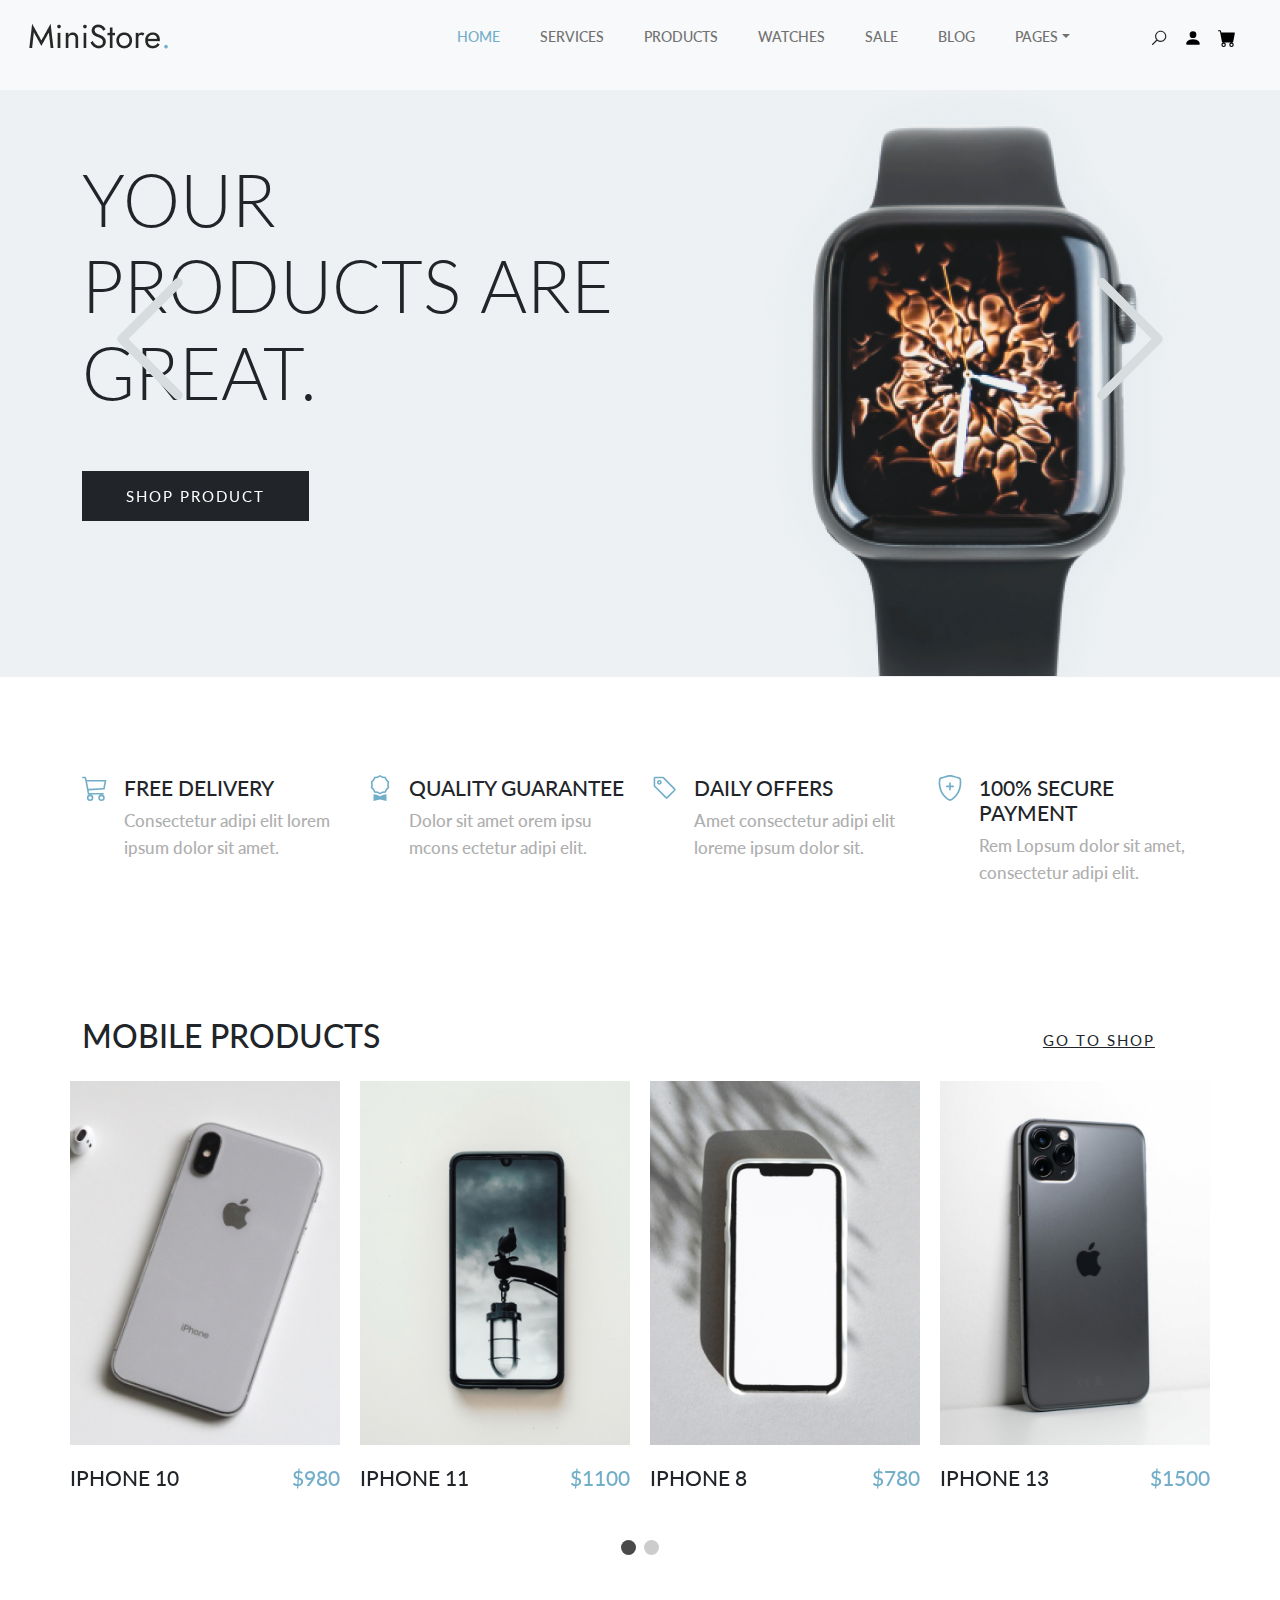
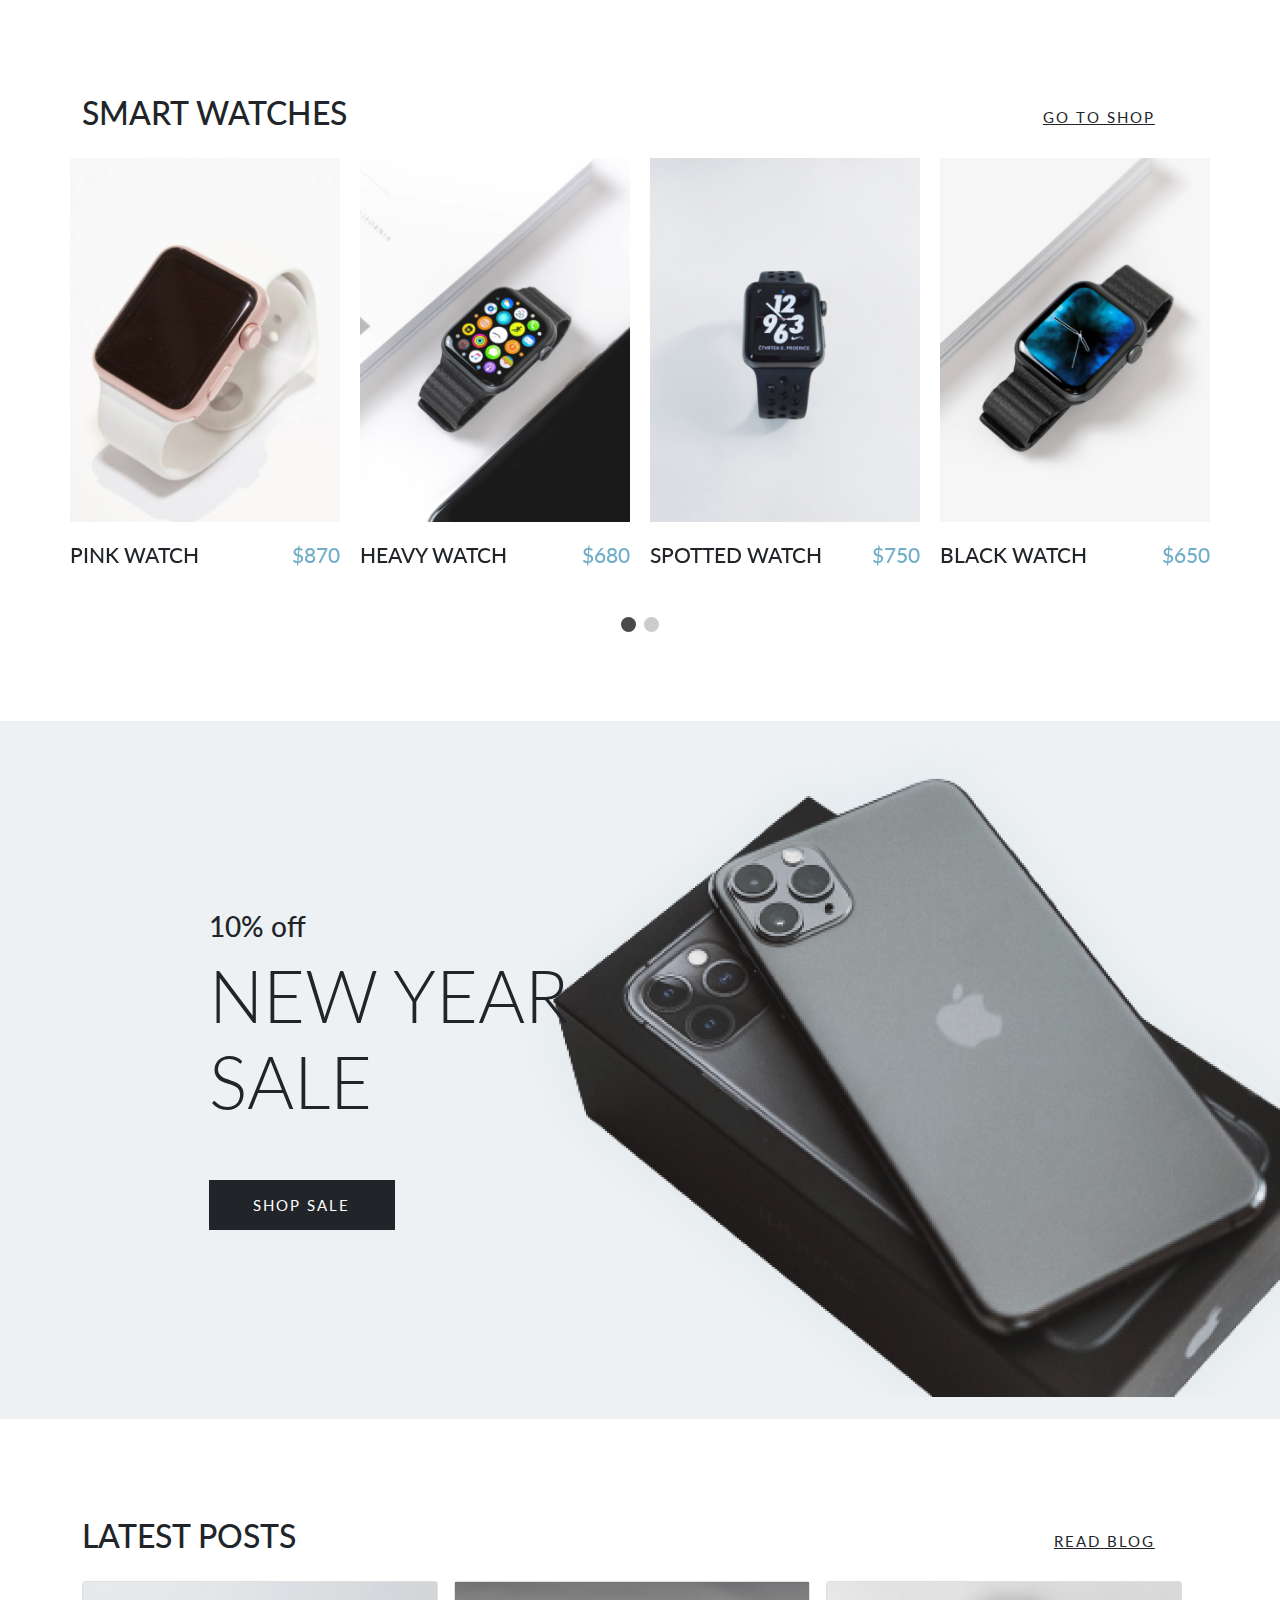
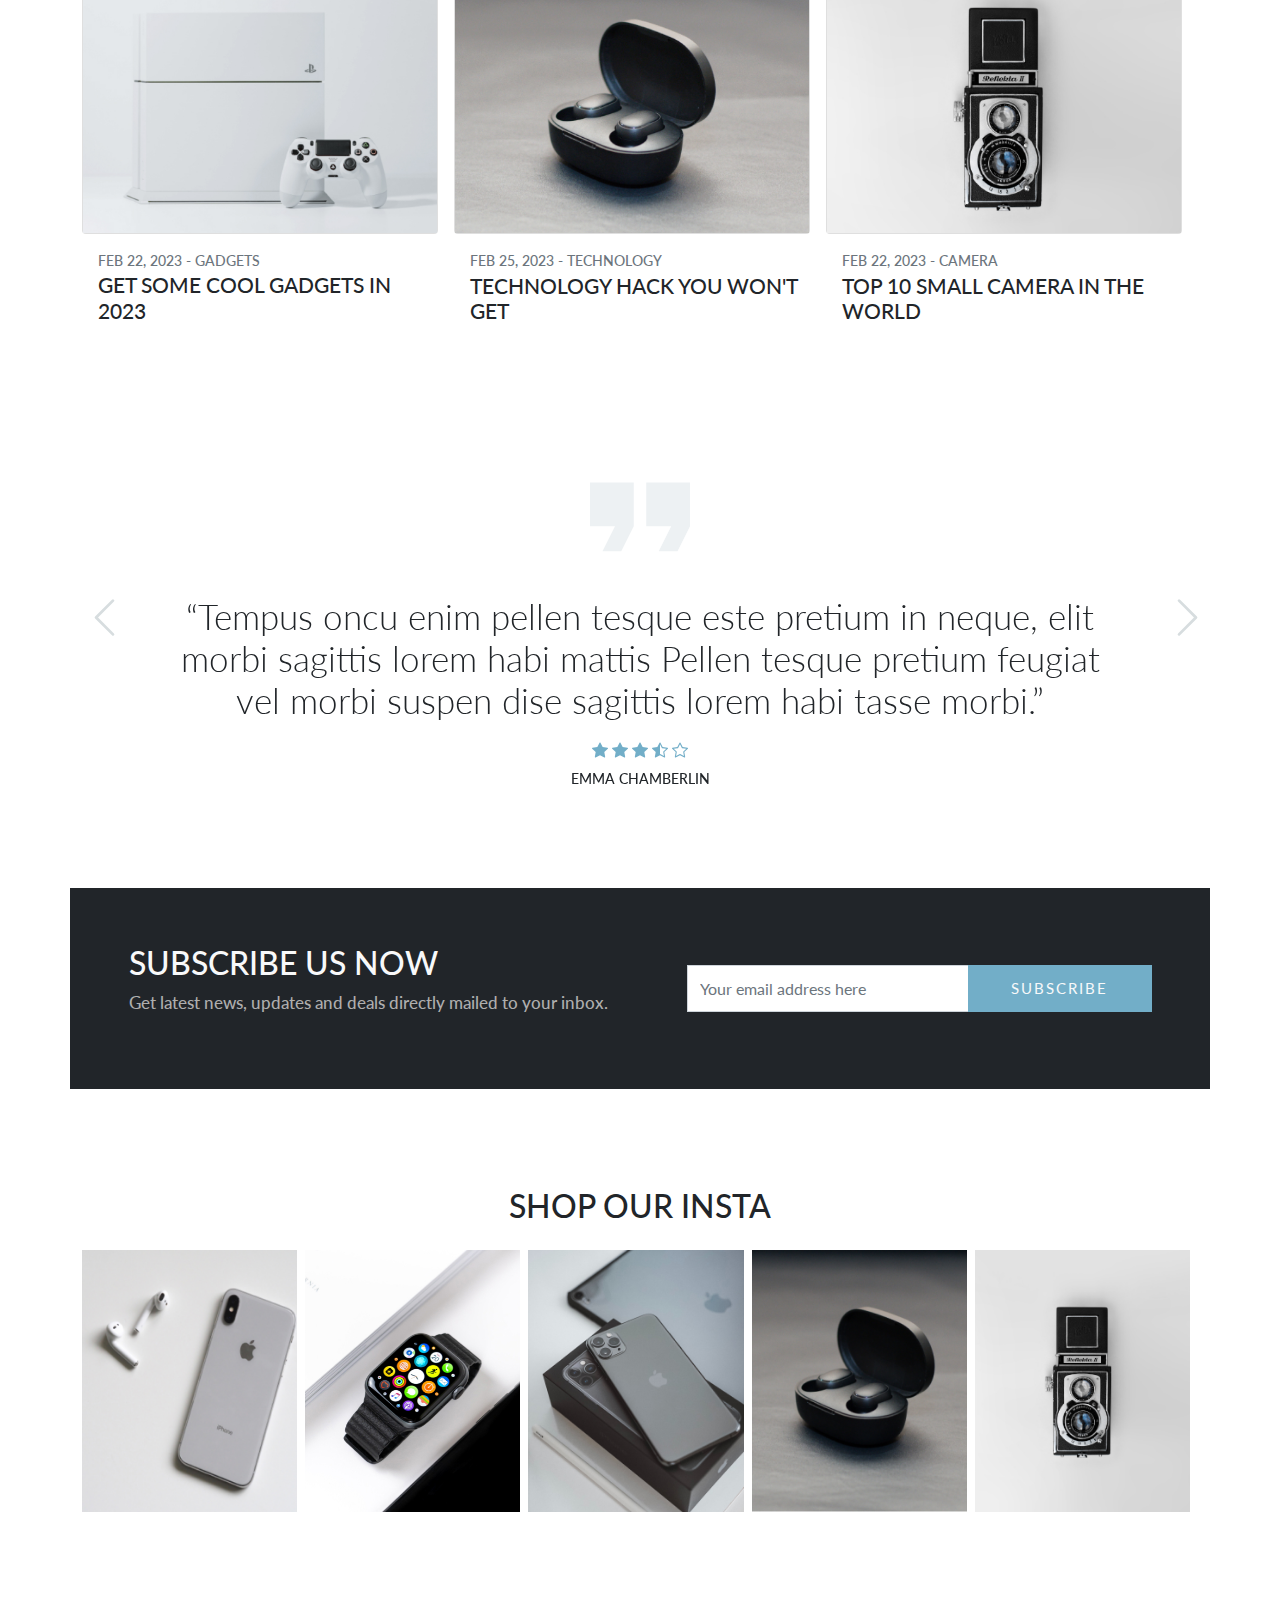
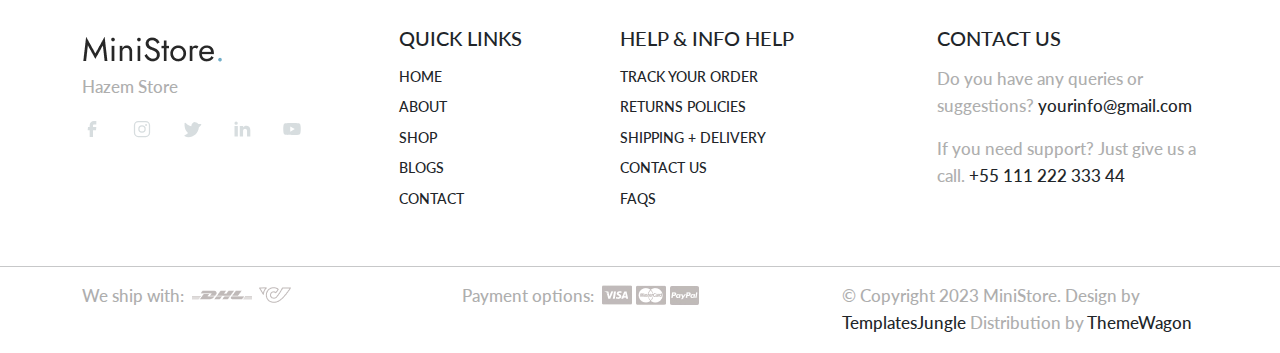
==== commit f1e275b2: "Update" ====
--- a/index.html
+++ b/index.html
@@ -1,153 +1,322 @@
 <!DOCTYPE html>
 <html>
   <head>
-    <title>Ministore</title>
-    <meta charset="utf-8">
-    <meta http-equiv="X-UA-Compatible" content="IE=edge">
-    <meta name="viewport" content="width=device-width, initial-scale=1.0">
-    <meta name="format-detection" content="telephone=no">
-    <meta name="apple-mobile-web-app-capable" content="yes">
-    <meta name="author" content="">
-    <meta name="keywords" content="">
-    <meta name="description" content="">
-    <link rel="stylesheet" type="text/css" href="css/bootstrap.min.css">
-    <link rel="stylesheet" type="text/css" href="style.css">
-    <link rel="stylesheet" href="https://cdn.jsdelivr.net/npm/swiper@9/swiper-bundle.min.css" />
-    <link rel="preconnect" href="https://fonts.googleapis.com">
-    <link rel="preconnect" href="https://fonts.gstatic.com" crossorigin>
-    <link href="https://fonts.googleapis.com/css2?family=Jost:wght@300;400;500&family=Lato:wght@300;400;700&display=swap" rel="stylesheet">
+    <title>E-Commerce</title>
+    <meta charset="utf-8" />
+    <meta http-equiv="X-UA-Compatible" content="IE=edge" />
+    <meta name="viewport" content="width=device-width, initial-scale=1.0" />
+    <meta name="format-detection" content="telephone=no" />
+    <meta name="apple-mobile-web-app-capable" content="yes" />
+    <meta name="author" content="" />
+    <meta name="keywords" content="" />
+    <meta name="description" content="" />
+    <link rel="stylesheet" type="text/css" href="css/bootstrap.min.css" />
+    <link rel="stylesheet" type="text/css" href="style.css" />
+    <link
+      rel="stylesheet"
+      href="https://cdn.jsdelivr.net/npm/swiper@9/swiper-bundle.min.css"
+    />
+    <link rel="preconnect" href="https://fonts.googleapis.com" />
+    <link rel="preconnect" href="https://fonts.gstatic.com" crossorigin />
+    <link
+      href="https://fonts.googleapis.com/css2?family=Jost:wght@300;400;500&family=Lato:wght@300;400;700&display=swap"
+      rel="stylesheet"
+    />
     <!-- script
     ================================================== -->
     <script src="js/modernizr.js"></script>
   </head>
-  <body data-bs-spy="scroll" data-bs-target="#navbar" data-bs-root-margin="0px 0px -40%" data-bs-smooth-scroll="true" tabindex="0">
-    <svg xmlns="http://www.w3.org/2000/svg" style="display: none;">
-      <symbol id="search" xmlns="http://www.w3.org/2000/svg" viewBox="0 0 32 32">
+  <body
+    data-bs-spy="scroll"
+    data-bs-target="#navbar"
+    data-bs-root-margin="0px 0px -40%"
+    data-bs-smooth-scroll="true"
+    tabindex="0"
+  >
+    <svg xmlns="http://www.w3.org/2000/svg" style="display: none">
+      <symbol
+        id="search"
+        xmlns="http://www.w3.org/2000/svg"
+        viewBox="0 0 32 32"
+      >
         <title>Search</title>
-        <path fill="currentColor" d="M19 3C13.488 3 9 7.488 9 13c0 2.395.84 4.59 2.25 6.313L3.281 27.28l1.439 1.44l7.968-7.969A9.922 9.922 0 0 0 19 23c5.512 0 10-4.488 10-10S24.512 3 19 3zm0 2c4.43 0 8 3.57 8 8s-3.57 8-8 8s-8-3.57-8-8s3.57-8 8-8z" />
+        <path
+          fill="currentColor"
+          d="M19 3C13.488 3 9 7.488 9 13c0 2.395.84 4.59 2.25 6.313L3.281 27.28l1.439 1.44l7.968-7.969A9.922 9.922 0 0 0 19 23c5.512 0 10-4.488 10-10S24.512 3 19 3zm0 2c4.43 0 8 3.57 8 8s-3.57 8-8 8s-8-3.57-8-8s3.57-8 8-8z"
+        />
       </symbol>
       <symbol xmlns="http://www.w3.org/2000/svg" id="user" viewBox="0 0 16 16">
-        <path d="M3 14s-1 0-1-1 1-4 6-4 6 3 6 4-1 1-1 1H3Zm5-6a3 3 0 1 0 0-6 3 3 0 0 0 0 6Z" />
+        <path
+          d="M3 14s-1 0-1-1 1-4 6-4 6 3 6 4-1 1-1 1H3Zm5-6a3 3 0 1 0 0-6 3 3 0 0 0 0 6Z"
+        />
       </symbol>
       <symbol xmlns="http://www.w3.org/2000/svg" id="cart" viewBox="0 0 16 16">
-        <path d="M0 1.5A.5.5 0 0 1 .5 1H2a.5.5 0 0 1 .485.379L2.89 3H14.5a.5.5 0 0 1 .491.592l-1.5 8A.5.5 0 0 1 13 12H4a.5.5 0 0 1-.491-.408L2.01 3.607 1.61 2H.5a.5.5 0 0 1-.5-.5zM5 12a2 2 0 1 0 0 4 2 2 0 0 0 0-4zm7 0a2 2 0 1 0 0 4 2 2 0 0 0 0-4zm-7 1a1 1 0 1 1 0 2 1 1 0 0 1 0-2zm7 0a1 1 0 1 1 0 2 1 1 0 0 1 0-2z" />
-      </symbol>
-      <svg xmlns="http://www.w3.org/2000/svg" id="chevron-left" viewBox="0 0 16 16">
-        <path fill-rule="evenodd" d="M11.354 1.646a.5.5 0 0 1 0 .708L5.707 8l5.647 5.646a.5.5 0 0 1-.708.708l-6-6a.5.5 0 0 1 0-.708l6-6a.5.5 0 0 1 .708 0z" />
+        <path
+          d="M0 1.5A.5.5 0 0 1 .5 1H2a.5.5 0 0 1 .485.379L2.89 3H14.5a.5.5 0 0 1 .491.592l-1.5 8A.5.5 0 0 1 13 12H4a.5.5 0 0 1-.491-.408L2.01 3.607 1.61 2H.5a.5.5 0 0 1-.5-.5zM5 12a2 2 0 1 0 0 4 2 2 0 0 0 0-4zm7 0a2 2 0 1 0 0 4 2 2 0 0 0 0-4zm-7 1a1 1 0 1 1 0 2 1 1 0 0 1 0-2zm7 0a1 1 0 1 1 0 2 1 1 0 0 1 0-2z"
+        />
+      </symbol>
+      <svg
+        xmlns="http://www.w3.org/2000/svg"
+        id="chevron-left"
+        viewBox="0 0 16 16"
+      >
+        <path
+          fill-rule="evenodd"
+          d="M11.354 1.646a.5.5 0 0 1 0 .708L5.707 8l5.647 5.646a.5.5 0 0 1-.708.708l-6-6a.5.5 0 0 1 0-.708l6-6a.5.5 0 0 1 .708 0z"
+        />
       </svg>
-      <symbol xmlns="http://www.w3.org/2000/svg" id="chevron-right" viewBox="0 0 16 16">
-        <path fill-rule="evenodd" d="M4.646 1.646a.5.5 0 0 1 .708 0l6 6a.5.5 0 0 1 0 .708l-6 6a.5.5 0 0 1-.708-.708L10.293 8 4.646 2.354a.5.5 0 0 1 0-.708z" />
-      </symbol>
-      <symbol xmlns="http://www.w3.org/2000/svg" id="cart-outline" viewBox="0 0 16 16">
-        <path d="M0 1.5A.5.5 0 0 1 .5 1H2a.5.5 0 0 1 .485.379L2.89 3H14.5a.5.5 0 0 1 .49.598l-1 5a.5.5 0 0 1-.465.401l-9.397.472L4.415 11H13a.5.5 0 0 1 0 1H4a.5.5 0 0 1-.491-.408L2.01 3.607 1.61 2H.5a.5.5 0 0 1-.5-.5zM3.102 4l.84 4.479 9.144-.459L13.89 4H3.102zM5 12a2 2 0 1 0 0 4 2 2 0 0 0 0-4zm7 0a2 2 0 1 0 0 4 2 2 0 0 0 0-4zm-7 1a1 1 0 1 1 0 2 1 1 0 0 1 0-2zm7 0a1 1 0 1 1 0 2 1 1 0 0 1 0-2z" />
-      </symbol>
-      <symbol xmlns="http://www.w3.org/2000/svg" id="quality" viewBox="0 0 16 16">
-        <path d="M9.669.864 8 0 6.331.864l-1.858.282-.842 1.68-1.337 1.32L2.6 6l-.306 1.854 1.337 1.32.842 1.68 1.858.282L8 12l1.669-.864 1.858-.282.842-1.68 1.337-1.32L13.4 6l.306-1.854-1.337-1.32-.842-1.68L9.669.864zm1.196 1.193.684 1.365 1.086 1.072L12.387 6l.248 1.506-1.086 1.072-.684 1.365-1.51.229L8 10.874l-1.355-.702-1.51-.229-.684-1.365-1.086-1.072L3.614 6l-.25-1.506 1.087-1.072.684-1.365 1.51-.229L8 1.126l1.356.702 1.509.229z" />
-        <path d="M4 11.794V16l4-1 4 1v-4.206l-2.018.306L8 13.126 6.018 12.1 4 11.794z" />
-      </symbol>
-      <symbol xmlns="http://www.w3.org/2000/svg" id="price-tag" viewBox="0 0 16 16">
-        <path d="M6 4.5a1.5 1.5 0 1 1-3 0 1.5 1.5 0 0 1 3 0zm-1 0a.5.5 0 1 0-1 0 .5.5 0 0 0 1 0z" />
-        <path d="M2 1h4.586a1 1 0 0 1 .707.293l7 7a1 1 0 0 1 0 1.414l-4.586 4.586a1 1 0 0 1-1.414 0l-7-7A1 1 0 0 1 1 6.586V2a1 1 0 0 1 1-1zm0 5.586 7 7L13.586 9l-7-7H2v4.586z" />
-      </symbol>
-      <symbol xmlns="http://www.w3.org/2000/svg" id="shield-plus" viewBox="0 0 16 16">
-        <path d="M5.338 1.59a61.44 61.44 0 0 0-2.837.856.481.481 0 0 0-.328.39c-.554 4.157.726 7.19 2.253 9.188a10.725 10.725 0 0 0 2.287 2.233c.346.244.652.42.893.533.12.057.218.095.293.118a.55.55 0 0 0 .101.025.615.615 0 0 0 .1-.025c.076-.023.174-.061.294-.118.24-.113.547-.29.893-.533a10.726 10.726 0 0 0 2.287-2.233c1.527-1.997 2.807-5.031 2.253-9.188a.48.48 0 0 0-.328-.39c-.651-.213-1.75-.56-2.837-.855C9.552 1.29 8.531 1.067 8 1.067c-.53 0-1.552.223-2.662.524zM5.072.56C6.157.265 7.31 0 8 0s1.843.265 2.928.56c1.11.3 2.229.655 2.887.87a1.54 1.54 0 0 1 1.044 1.262c.596 4.477-.787 7.795-2.465 9.99a11.775 11.775 0 0 1-2.517 2.453 7.159 7.159 0 0 1-1.048.625c-.28.132-.581.24-.829.24s-.548-.108-.829-.24a7.158 7.158 0 0 1-1.048-.625 11.777 11.777 0 0 1-2.517-2.453C1.928 10.487.545 7.169 1.141 2.692A1.54 1.54 0 0 1 2.185 1.43 62.456 62.456 0 0 1 5.072.56z" />
-        <path d="M8 4.5a.5.5 0 0 1 .5.5v1.5H10a.5.5 0 0 1 0 1H8.5V9a.5.5 0 0 1-1 0V7.5H6a.5.5 0 0 1 0-1h1.5V5a.5.5 0 0 1 .5-.5z" />
-      </symbol>
-      <symbol xmlns="http://www.w3.org/2000/svg" id="star-fill" viewBox="0 0 16 16">
-        <path d="M3.612 15.443c-.386.198-.824-.149-.746-.592l.83-4.73L.173 6.765c-.329-.314-.158-.888.283-.95l4.898-.696L7.538.792c.197-.39.73-.39.927 0l2.184 4.327 4.898.696c.441.062.612.636.282.95l-3.522 3.356.83 4.73c.078.443-.36.79-.746.592L8 13.187l-4.389 2.256z" />
-      </symbol>
-      <symbol xmlns="http://www.w3.org/2000/svg" id="star-empty" viewBox="0 0 16 16">
-        <path d="M2.866 14.85c-.078.444.36.791.746.593l4.39-2.256 4.389 2.256c.386.198.824-.149.746-.592l-.83-4.73 3.522-3.356c.33-.314.16-.888-.282-.95l-4.898-.696L8.465.792a.513.513 0 0 0-.927 0L5.354 5.12l-4.898.696c-.441.062-.612.636-.283.95l3.523 3.356-.83 4.73zm4.905-2.767-3.686 1.894.694-3.957a.565.565 0 0 0-.163-.505L1.71 6.745l4.052-.576a.525.525 0 0 0 .393-.288L8 2.223l1.847 3.658a.525.525 0 0 0 .393.288l4.052.575-2.906 2.77a.565.565 0 0 0-.163.506l.694 3.957-3.686-1.894a.503.503 0 0 0-.461 0z" />
-      </symbol>
-      <symbol xmlns="http://www.w3.org/2000/svg" id="star-half" viewBox="0 0 16 16">
-        <path d="M5.354 5.119 7.538.792A.516.516 0 0 1 8 .5c.183 0 .366.097.465.292l2.184 4.327 4.898.696A.537.537 0 0 1 16 6.32a.548.548 0 0 1-.17.445l-3.523 3.356.83 4.73c.078.443-.36.79-.746.592L8 13.187l-4.389 2.256a.52.52 0 0 1-.146.05c-.342.06-.668-.254-.6-.642l.83-4.73L.173 6.765a.55.55 0 0 1-.172-.403.58.58 0 0 1 .085-.302.513.513 0 0 1 .37-.245l4.898-.696zM8 12.027a.5.5 0 0 1 .232.056l3.686 1.894-.694-3.957a.565.565 0 0 1 .162-.505l2.907-2.77-4.052-.576a.525.525 0 0 1-.393-.288L8.001 2.223 8 2.226v9.8z" />
+      <symbol
+        xmlns="http://www.w3.org/2000/svg"
+        id="chevron-right"
+        viewBox="0 0 16 16"
+      >
+        <path
+          fill-rule="evenodd"
+          d="M4.646 1.646a.5.5 0 0 1 .708 0l6 6a.5.5 0 0 1 0 .708l-6 6a.5.5 0 0 1-.708-.708L10.293 8 4.646 2.354a.5.5 0 0 1 0-.708z"
+        />
+      </symbol>
+      <symbol
+        xmlns="http://www.w3.org/2000/svg"
+        id="cart-outline"
+        viewBox="0 0 16 16"
+      >
+        <path
+          d="M0 1.5A.5.5 0 0 1 .5 1H2a.5.5 0 0 1 .485.379L2.89 3H14.5a.5.5 0 0 1 .49.598l-1 5a.5.5 0 0 1-.465.401l-9.397.472L4.415 11H13a.5.5 0 0 1 0 1H4a.5.5 0 0 1-.491-.408L2.01 3.607 1.61 2H.5a.5.5 0 0 1-.5-.5zM3.102 4l.84 4.479 9.144-.459L13.89 4H3.102zM5 12a2 2 0 1 0 0 4 2 2 0 0 0 0-4zm7 0a2 2 0 1 0 0 4 2 2 0 0 0 0-4zm-7 1a1 1 0 1 1 0 2 1 1 0 0 1 0-2zm7 0a1 1 0 1 1 0 2 1 1 0 0 1 0-2z"
+        />
+      </symbol>
+      <symbol
+        xmlns="http://www.w3.org/2000/svg"
+        id="quality"
+        viewBox="0 0 16 16"
+      >
+        <path
+          d="M9.669.864 8 0 6.331.864l-1.858.282-.842 1.68-1.337 1.32L2.6 6l-.306 1.854 1.337 1.32.842 1.68 1.858.282L8 12l1.669-.864 1.858-.282.842-1.68 1.337-1.32L13.4 6l.306-1.854-1.337-1.32-.842-1.68L9.669.864zm1.196 1.193.684 1.365 1.086 1.072L12.387 6l.248 1.506-1.086 1.072-.684 1.365-1.51.229L8 10.874l-1.355-.702-1.51-.229-.684-1.365-1.086-1.072L3.614 6l-.25-1.506 1.087-1.072.684-1.365 1.51-.229L8 1.126l1.356.702 1.509.229z"
+        />
+        <path
+          d="M4 11.794V16l4-1 4 1v-4.206l-2.018.306L8 13.126 6.018 12.1 4 11.794z"
+        />
+      </symbol>
+      <symbol
+        xmlns="http://www.w3.org/2000/svg"
+        id="price-tag"
+        viewBox="0 0 16 16"
+      >
+        <path
+          d="M6 4.5a1.5 1.5 0 1 1-3 0 1.5 1.5 0 0 1 3 0zm-1 0a.5.5 0 1 0-1 0 .5.5 0 0 0 1 0z"
+        />
+        <path
+          d="M2 1h4.586a1 1 0 0 1 .707.293l7 7a1 1 0 0 1 0 1.414l-4.586 4.586a1 1 0 0 1-1.414 0l-7-7A1 1 0 0 1 1 6.586V2a1 1 0 0 1 1-1zm0 5.586 7 7L13.586 9l-7-7H2v4.586z"
+        />
+      </symbol>
+      <symbol
+        xmlns="http://www.w3.org/2000/svg"
+        id="shield-plus"
+        viewBox="0 0 16 16"
+      >
+        <path
+          d="M5.338 1.59a61.44 61.44 0 0 0-2.837.856.481.481 0 0 0-.328.39c-.554 4.157.726 7.19 2.253 9.188a10.725 10.725 0 0 0 2.287 2.233c.346.244.652.42.893.533.12.057.218.095.293.118a.55.55 0 0 0 .101.025.615.615 0 0 0 .1-.025c.076-.023.174-.061.294-.118.24-.113.547-.29.893-.533a10.726 10.726 0 0 0 2.287-2.233c1.527-1.997 2.807-5.031 2.253-9.188a.48.48 0 0 0-.328-.39c-.651-.213-1.75-.56-2.837-.855C9.552 1.29 8.531 1.067 8 1.067c-.53 0-1.552.223-2.662.524zM5.072.56C6.157.265 7.31 0 8 0s1.843.265 2.928.56c1.11.3 2.229.655 2.887.87a1.54 1.54 0 0 1 1.044 1.262c.596 4.477-.787 7.795-2.465 9.99a11.775 11.775 0 0 1-2.517 2.453 7.159 7.159 0 0 1-1.048.625c-.28.132-.581.24-.829.24s-.548-.108-.829-.24a7.158 7.158 0 0 1-1.048-.625 11.777 11.777 0 0 1-2.517-2.453C1.928 10.487.545 7.169 1.141 2.692A1.54 1.54 0 0 1 2.185 1.43 62.456 62.456 0 0 1 5.072.56z"
+        />
+        <path
+          d="M8 4.5a.5.5 0 0 1 .5.5v1.5H10a.5.5 0 0 1 0 1H8.5V9a.5.5 0 0 1-1 0V7.5H6a.5.5 0 0 1 0-1h1.5V5a.5.5 0 0 1 .5-.5z"
+        />
+      </symbol>
+      <symbol
+        xmlns="http://www.w3.org/2000/svg"
+        id="star-fill"
+        viewBox="0 0 16 16"
+      >
+        <path
+          d="M3.612 15.443c-.386.198-.824-.149-.746-.592l.83-4.73L.173 6.765c-.329-.314-.158-.888.283-.95l4.898-.696L7.538.792c.197-.39.73-.39.927 0l2.184 4.327 4.898.696c.441.062.612.636.282.95l-3.522 3.356.83 4.73c.078.443-.36.79-.746.592L8 13.187l-4.389 2.256z"
+        />
+      </symbol>
+      <symbol
+        xmlns="http://www.w3.org/2000/svg"
+        id="star-empty"
+        viewBox="0 0 16 16"
+      >
+        <path
+          d="M2.866 14.85c-.078.444.36.791.746.593l4.39-2.256 4.389 2.256c.386.198.824-.149.746-.592l-.83-4.73 3.522-3.356c.33-.314.16-.888-.282-.95l-4.898-.696L8.465.792a.513.513 0 0 0-.927 0L5.354 5.12l-4.898.696c-.441.062-.612.636-.283.95l3.523 3.356-.83 4.73zm4.905-2.767-3.686 1.894.694-3.957a.565.565 0 0 0-.163-.505L1.71 6.745l4.052-.576a.525.525 0 0 0 .393-.288L8 2.223l1.847 3.658a.525.525 0 0 0 .393.288l4.052.575-2.906 2.77a.565.565 0 0 0-.163.506l.694 3.957-3.686-1.894a.503.503 0 0 0-.461 0z"
+        />
+      </symbol>
+      <symbol
+        xmlns="http://www.w3.org/2000/svg"
+        id="star-half"
+        viewBox="0 0 16 16"
+      >
+        <path
+          d="M5.354 5.119 7.538.792A.516.516 0 0 1 8 .5c.183 0 .366.097.465.292l2.184 4.327 4.898.696A.537.537 0 0 1 16 6.32a.548.548 0 0 1-.17.445l-3.523 3.356.83 4.73c.078.443-.36.79-.746.592L8 13.187l-4.389 2.256a.52.52 0 0 1-.146.05c-.342.06-.668-.254-.6-.642l.83-4.73L.173 6.765a.55.55 0 0 1-.172-.403.58.58 0 0 1 .085-.302.513.513 0 0 1 .37-.245l4.898-.696zM8 12.027a.5.5 0 0 1 .232.056l3.686 1.894-.694-3.957a.565.565 0 0 1 .162-.505l2.907-2.77-4.052-.576a.525.525 0 0 1-.393-.288L8.001 2.223 8 2.226v9.8z"
+        />
       </symbol>
       <symbol xmlns="http://www.w3.org/2000/svg" id="quote" viewBox="0 0 24 24">
-        <path fill="currentColor" d="m15 17l2-4h-4V6h7v7l-2 4h-3Zm-9 0l2-4H4V6h7v7l-2 4H6Z" />
-      </symbol>
-      <symbol xmlns="http://www.w3.org/2000/svg" id="facebook" viewBox="0 0 24 24">
-        <path fill="currentColor" d="M9.198 21.5h4v-8.01h3.604l.396-3.98h-4V7.5a1 1 0 0 1 1-1h3v-4h-3a5 5 0 0 0-5 5v2.01h-2l-.396 3.98h2.396v8.01Z" />
-      </symbol>
-      <symbol xmlns="http://www.w3.org/2000/svg" id="youtube" viewBox="0 0 32 32">
-        <path fill="currentColor" d="M29.41 9.26a3.5 3.5 0 0 0-2.47-2.47C24.76 6.2 16 6.2 16 6.2s-8.76 0-10.94.59a3.5 3.5 0 0 0-2.47 2.47A36.13 36.13 0 0 0 2 16a36.13 36.13 0 0 0 .59 6.74a3.5 3.5 0 0 0 2.47 2.47c2.18.59 10.94.59 10.94.59s8.76 0 10.94-.59a3.5 3.5 0 0 0 2.47-2.47A36.13 36.13 0 0 0 30 16a36.13 36.13 0 0 0-.59-6.74ZM13.2 20.2v-8.4l7.27 4.2Z" />
-      </symbol>
-      <symbol xmlns="http://www.w3.org/2000/svg" id="twitter" viewBox="0 0 256 256">
-        <path fill="currentColor" d="m245.66 77.66l-29.9 29.9C209.72 177.58 150.67 232 80 232c-14.52 0-26.49-2.3-35.58-6.84c-7.33-3.67-10.33-7.6-11.08-8.72a8 8 0 0 1 3.85-11.93c.26-.1 24.24-9.31 39.47-26.84a110.93 110.93 0 0 1-21.88-24.2c-12.4-18.41-26.28-50.39-22-98.18a8 8 0 0 1 13.65-4.92c.35.35 33.28 33.1 73.54 43.72V88a47.87 47.87 0 0 1 14.36-34.3A46.87 46.87 0 0 1 168.1 40a48.66 48.66 0 0 1 41.47 24H240a8 8 0 0 1 5.66 13.66Z" />
-      </symbol>
-      <symbol xmlns="http://www.w3.org/2000/svg" id="instagram" viewBox="0 0 256 256">
-        <path fill="currentColor" d="M128 80a48 48 0 1 0 48 48a48.05 48.05 0 0 0-48-48Zm0 80a32 32 0 1 1 32-32a32 32 0 0 1-32 32Zm48-136H80a56.06 56.06 0 0 0-56 56v96a56.06 56.06 0 0 0 56 56h96a56.06 56.06 0 0 0 56-56V80a56.06 56.06 0 0 0-56-56Zm40 152a40 40 0 0 1-40 40H80a40 40 0 0 1-40-40V80a40 40 0 0 1 40-40h96a40 40 0 0 1 40 40ZM192 76a12 12 0 1 1-12-12a12 12 0 0 1 12 12Z" />
-      </symbol>
-      <symbol xmlns="http://www.w3.org/2000/svg" id="linkedin" viewBox="0 0 24 24">
-        <path fill="currentColor" d="M6.94 5a2 2 0 1 1-4-.002a2 2 0 0 1 4 .002zM7 8.48H3V21h4V8.48zm6.32 0H9.34V21h3.94v-6.57c0-3.66 4.77-4 4.77 0V21H22v-7.93c0-6.17-7.06-5.94-8.72-2.91l.04-1.68z" />
-      </symbol>
-      <symbol xmlns="http://www.w3.org/2000/svg" id="nav-icon" viewBox="0 0 16 16">
-        <path d="M14 10.5a.5.5 0 0 0-.5-.5h-3a.5.5 0 0 0 0 1h3a.5.5 0 0 0 .5-.5zm0-3a.5.5 0 0 0-.5-.5h-7a.5.5 0 0 0 0 1h7a.5.5 0 0 0 .5-.5zm0-3a.5.5 0 0 0-.5-.5h-11a.5.5 0 0 0 0 1h11a.5.5 0 0 0 .5-.5z" />
+        <path
+          fill="currentColor"
+          d="m15 17l2-4h-4V6h7v7l-2 4h-3Zm-9 0l2-4H4V6h7v7l-2 4H6Z"
+        />
+      </symbol>
+      <symbol
+        xmlns="http://www.w3.org/2000/svg"
+        id="facebook"
+        viewBox="0 0 24 24"
+      >
+        <path
+          fill="currentColor"
+          d="M9.198 21.5h4v-8.01h3.604l.396-3.98h-4V7.5a1 1 0 0 1 1-1h3v-4h-3a5 5 0 0 0-5 5v2.01h-2l-.396 3.98h2.396v8.01Z"
+        />
+      </symbol>
+      <symbol
+        xmlns="http://www.w3.org/2000/svg"
+        id="youtube"
+        viewBox="0 0 32 32"
+      >
+        <path
+          fill="currentColor"
+          d="M29.41 9.26a3.5 3.5 0 0 0-2.47-2.47C24.76 6.2 16 6.2 16 6.2s-8.76 0-10.94.59a3.5 3.5 0 0 0-2.47 2.47A36.13 36.13 0 0 0 2 16a36.13 36.13 0 0 0 .59 6.74a3.5 3.5 0 0 0 2.47 2.47c2.18.59 10.94.59 10.94.59s8.76 0 10.94-.59a3.5 3.5 0 0 0 2.47-2.47A36.13 36.13 0 0 0 30 16a36.13 36.13 0 0 0-.59-6.74ZM13.2 20.2v-8.4l7.27 4.2Z"
+        />
+      </symbol>
+      <symbol
+        xmlns="http://www.w3.org/2000/svg"
+        id="twitter"
+        viewBox="0 0 256 256"
+      >
+        <path
+          fill="currentColor"
+          d="m245.66 77.66l-29.9 29.9C209.72 177.58 150.67 232 80 232c-14.52 0-26.49-2.3-35.58-6.84c-7.33-3.67-10.33-7.6-11.08-8.72a8 8 0 0 1 3.85-11.93c.26-.1 24.24-9.31 39.47-26.84a110.93 110.93 0 0 1-21.88-24.2c-12.4-18.41-26.28-50.39-22-98.18a8 8 0 0 1 13.65-4.92c.35.35 33.28 33.1 73.54 43.72V88a47.87 47.87 0 0 1 14.36-34.3A46.87 46.87 0 0 1 168.1 40a48.66 48.66 0 0 1 41.47 24H240a8 8 0 0 1 5.66 13.66Z"
+        />
+      </symbol>
+      <symbol
+        xmlns="http://www.w3.org/2000/svg"
+        id="instagram"
+        viewBox="0 0 256 256"
+      >
+        <path
+          fill="currentColor"
+          d="M128 80a48 48 0 1 0 48 48a48.05 48.05 0 0 0-48-48Zm0 80a32 32 0 1 1 32-32a32 32 0 0 1-32 32Zm48-136H80a56.06 56.06 0 0 0-56 56v96a56.06 56.06 0 0 0 56 56h96a56.06 56.06 0 0 0 56-56V80a56.06 56.06 0 0 0-56-56Zm40 152a40 40 0 0 1-40 40H80a40 40 0 0 1-40-40V80a40 40 0 0 1 40-40h96a40 40 0 0 1 40 40ZM192 76a12 12 0 1 1-12-12a12 12 0 0 1 12 12Z"
+        />
+      </symbol>
+      <symbol
+        xmlns="http://www.w3.org/2000/svg"
+        id="linkedin"
+        viewBox="0 0 24 24"
+      >
+        <path
+          fill="currentColor"
+          d="M6.94 5a2 2 0 1 1-4-.002a2 2 0 0 1 4 .002zM7 8.48H3V21h4V8.48zm6.32 0H9.34V21h3.94v-6.57c0-3.66 4.77-4 4.77 0V21H22v-7.93c0-6.17-7.06-5.94-8.72-2.91l.04-1.68z"
+        />
+      </symbol>
+      <symbol
+        xmlns="http://www.w3.org/2000/svg"
+        id="nav-icon"
+        viewBox="0 0 16 16"
+      >
+        <path
+          d="M14 10.5a.5.5 0 0 0-.5-.5h-3a.5.5 0 0 0 0 1h3a.5.5 0 0 0 .5-.5zm0-3a.5.5 0 0 0-.5-.5h-7a.5.5 0 0 0 0 1h7a.5.5 0 0 0 .5-.5zm0-3a.5.5 0 0 0-.5-.5h-11a.5.5 0 0 0 0 1h11a.5.5 0 0 0 .5-.5z"
+        />
       </symbol>
       <symbol xmlns="http://www.w3.org/2000/svg" id="close" viewBox="0 0 16 16">
-        <path d="M2.146 2.854a.5.5 0 1 1 .708-.708L8 7.293l5.146-5.147a.5.5 0 0 1 .708.708L8.707 8l5.147 5.146a.5.5 0 0 1-.708.708L8 8.707l-5.146 5.147a.5.5 0 0 1-.708-.708L7.293 8 2.146 2.854Z" />
-      </symbol>
-      <symbol xmlns="http://www.w3.org/2000/svg" id="navbar-icon" viewBox="0 0 16 16">
-        <path d="M14 10.5a.5.5 0 0 0-.5-.5h-3a.5.5 0 0 0 0 1h3a.5.5 0 0 0 .5-.5zm0-3a.5.5 0 0 0-.5-.5h-7a.5.5 0 0 0 0 1h7a.5.5 0 0 0 .5-.5zm0-3a.5.5 0 0 0-.5-.5h-11a.5.5 0 0 0 0 1h11a.5.5 0 0 0 .5-.5z" />
-      </symbol>
-    </svg>  
+        <path
+          d="M2.146 2.854a.5.5 0 1 1 .708-.708L8 7.293l5.146-5.147a.5.5 0 0 1 .708.708L8.707 8l5.147 5.146a.5.5 0 0 1-.708.708L8 8.707l-5.146 5.147a.5.5 0 0 1-.708-.708L7.293 8 2.146 2.854Z"
+        />
+      </symbol>
+      <symbol
+        xmlns="http://www.w3.org/2000/svg"
+        id="navbar-icon"
+        viewBox="0 0 16 16"
+      >
+        <path
+          d="M14 10.5a.5.5 0 0 0-.5-.5h-3a.5.5 0 0 0 0 1h3a.5.5 0 0 0 .5-.5zm0-3a.5.5 0 0 0-.5-.5h-7a.5.5 0 0 0 0 1h7a.5.5 0 0 0 .5-.5zm0-3a.5.5 0 0 0-.5-.5h-11a.5.5 0 0 0 0 1h11a.5.5 0 0 0 .5-.5z"
+        />
+      </symbol>
+    </svg>
 
     <div class="search-popup">
-        <div class="search-popup-container">
+      <div class="search-popup-container">
+        <form role="search" method="get" class="search-form" action="">
+          <input
+            type="search"
+            id="search-form"
+            class="search-field"
+            placeholder="Type and press enter"
+            value=""
+            name="s"
+          />
+          <button type="submit" class="search-submit">
+            <svg class="search"><use xlink:href="#search"></use></svg>
+          </button>
+        </form>
 
-          <form role="search" method="get" class="search-form" action="">
-            <input type="search" id="search-form" class="search-field" placeholder="Type and press enter" value="" name="s" />
-            <button type="submit" class="search-submit"><svg class="search"><use xlink:href="#search"></use></svg></button>
-          </form>
+        <h5 class="cat-list-title">Browse Categories</h5>
 
-          <h5 class="cat-list-title">Browse Categories</h5>
-          
-          <ul class="cat-list">
-            <li class="cat-list-item">
-              <a href="#" title="Mobile Phones">Mobile Phones</a>
-            </li>
-            <li class="cat-list-item">
-              <a href="#" title="Smart Watches">Smart Watches</a>
-            </li>
-            <li class="cat-list-item">
-              <a href="#" title="Headphones">Headphones</a>
-            </li>
-            <li class="cat-list-item">
-              <a href="#" title="Accessories">Accessories</a>
-            </li>
-            <li class="cat-list-item">
-              <a href="#" title="Monitors">Monitors</a>
-            </li>
-            <li class="cat-list-item">
-              <a href="#" title="Speakers">Speakers</a>
-            </li>
-            <li class="cat-list-item">
-              <a href="#" title="Memory Cards">Memory Cards</a>
-            </li>
-          </ul>
+        <ul class="cat-list">
+          <li class="cat-list-item">
+            <a href="#" title="Mobile Phones">Mobile Phones</a>
+          </li>
+          <li class="cat-list-item">
+            <a href="#" title="Smart Watches">Smart Watches</a>
+          </li>
+          <li class="cat-list-item">
+            <a href="#" title="Headphones">Headphones</a>
+          </li>
+          <li class="cat-list-item">
+            <a href="#" title="Accessories">Accessories</a>
+          </li>
+          <li class="cat-list-item">
+            <a href="#" title="Monitors">Monitors</a>
+          </li>
+          <li class="cat-list-item">
+            <a href="#" title="Speakers">Speakers</a>
+          </li>
+          <li class="cat-list-item">
+            <a href="#" title="Memory Cards">Memory Cards</a>
+          </li>
+        </ul>
+      </div>
+    </div>
 
-        </div>
-    </div>
-    
-    <header id="header" class="site-header header-scrolled position-fixed text-black bg-light">
+    <header
+      id="header"
+      class="site-header header-scrolled position-fixed text-black bg-light"
+    >
       <nav id="header-nav" class="navbar navbar-expand-lg px-3 mb-3">
         <div class="container-fluid">
           <a class="navbar-brand" href="index.html">
-            <img src="images/main-logo.png" class="logo">
+            <img src="images/main-logo.png" class="logo" />
           </a>
-          <button class="navbar-toggler d-flex d-lg-none order-3 p-2" type="button" data-bs-toggle="offcanvas" data-bs-target="#bdNavbar" aria-controls="bdNavbar" aria-expanded="false" aria-label="Toggle navigation">
+          <button
+            class="navbar-toggler d-flex d-lg-none order-3 p-2"
+            type="button"
+            data-bs-toggle="offcanvas"
+            data-bs-target="#bdNavbar"
+            aria-controls="bdNavbar"
+            aria-expanded="false"
+            aria-label="Toggle navigation"
+          >
             <svg class="navbar-icon">
               <use xlink:href="#navbar-icon"></use>
             </svg>
           </button>
-          <div class="offcanvas offcanvas-end" tabindex="-1" id="bdNavbar" aria-labelledby="bdNavbarOffcanvasLabel">
+          <div
+            class="offcanvas offcanvas-end"
+            tabindex="-1"
+            id="bdNavbar"
+            aria-labelledby="bdNavbarOffcanvasLabel"
+          >
             <div class="offcanvas-header px-4 pb-0">
               <a class="navbar-brand" href="index.html">
-                <img src="images/main-logo.png" class="logo">
+                <img src="images/main-logo.png" class="logo" />
               </a>
-              <button type="button" class="btn-close btn-close-black" data-bs-dismiss="offcanvas" aria-label="Close" data-bs-target="#bdNavbar"></button>
+              <button
+                type="button"
+                class="btn-close btn-close-black"
+                data-bs-dismiss="offcanvas"
+                aria-label="Close"
+                data-bs-target="#bdNavbar"
+              ></button>
             </div>
             <div class="offcanvas-body">
-              <ul id="navbar" class="navbar-nav text-uppercase justify-content-end align-items-center flex-grow-1 pe-3">
+              <ul
+                id="navbar"
+                class="navbar-nav text-uppercase justify-content-end align-items-center flex-grow-1 pe-3"
+              >
                 <li class="nav-item">
                   <a class="nav-link me-4 active" href="#billboard">Home</a>
                 </li>
@@ -167,7 +336,14 @@
                   <a class="nav-link me-4" href="#latest-blog">Blog</a>
                 </li>
                 <li class="nav-item dropdown">
-                  <a class="nav-link me-4 dropdown-toggle link-dark" data-bs-toggle="dropdown" href="#" role="button" aria-expanded="false">Pages</a>
+                  <a
+                    class="nav-link me-4 dropdown-toggle link-dark"
+                    data-bs-toggle="dropdown"
+                    href="#"
+                    role="button"
+                    aria-expanded="false"
+                    >Pages</a
+                  >
                   <ul class="dropdown-menu">
                     <li>
                       <a href="about.html" class="dropdown-item">About</a>
@@ -185,10 +361,14 @@
                       <a href="checkout.html" class="dropdown-item">Checkout</a>
                     </li>
                     <li>
-                      <a href="single-post.html" class="dropdown-item">Single Post</a>
+                      <a href="single-post.html" class="dropdown-item"
+                        >Single Post</a
+                      >
                     </li>
                     <li>
-                      <a href="single-product.html" class="dropdown-item">Single Product</a>
+                      <a href="single-product.html" class="dropdown-item"
+                        >Single Product</a
+                      >
                     </li>
                     <li>
                       <a href="contact.html" class="dropdown-item">Contact</a>
@@ -228,7 +408,10 @@
         </div>
       </nav>
     </header>
-    <section id="billboard" class="position-relative overflow-hidden bg-light-blue">
+    <section
+      id="billboard"
+      class="position-relative overflow-hidden bg-light-blue"
+    >
       <div class="swiper main-swiper">
         <div class="swiper-wrapper">
           <div class="swiper-slide">
@@ -236,13 +419,19 @@
               <div class="row d-flex align-items-center">
                 <div class="col-md-6">
                   <div class="banner-content">
-                    <h1 class="display-2 text-uppercase text-dark pb-5">Your Products Are Great.</h1>
-                    <a href="shop.html" class="btn btn-medium btn-dark text-uppercase btn-rounded-none">Shop Product</a>
+                    <h1 class="display-2 text-uppercase text-dark pb-5">
+                      Your Products Are Great.
+                    </h1>
+                    <a
+                      href="shop.html"
+                      class="btn btn-medium btn-dark text-uppercase btn-rounded-none"
+                      >Shop Product</a
+                    >
                   </div>
                 </div>
                 <div class="col-md-5">
                   <div class="image-holder">
-                    <img src="images/banner-image.png" alt="banner">
+                    <img src="images/banner-image.png" alt="banner" />
                   </div>
                 </div>
               </div>
@@ -253,13 +442,19 @@
               <div class="row d-flex flex-wrap align-items-center">
                 <div class="col-md-6">
                   <div class="banner-content">
-                    <h1 class="display-2 text-uppercase text-dark pb-5">Technology Hack You Won't Get</h1>
-                    <a href="shop.html" class="btn btn-medium btn-dark text-uppercase btn-rounded-none">Shop Product</a>
+                    <h1 class="display-2 text-uppercase text-dark pb-5">
+                      Technology Hack You Won't Get
+                    </h1>
+                    <a
+                      href="shop.html"
+                      class="btn btn-medium btn-dark text-uppercase btn-rounded-none"
+                      >Shop Product</a
+                    >
                   </div>
                 </div>
                 <div class="col-md-5">
                   <div class="image-holder">
-                    <img src="images/banner-image.png" alt="banner">
+                    <img src="images/banner-image.png" alt="banner" />
                   </div>
                 </div>
               </div>
@@ -289,7 +484,9 @@
                 </svg>
               </div>
               <div class="icon-box-content">
-                <h3 class="card-title text-uppercase text-dark">Free delivery</h3>
+                <h3 class="card-title text-uppercase text-dark">
+                  Free delivery
+                </h3>
                 <p>Consectetur adipi elit lorem ipsum dolor sit amet.</p>
               </div>
             </div>
@@ -302,7 +499,9 @@
                 </svg>
               </div>
               <div class="icon-box-content">
-                <h3 class="card-title text-uppercase text-dark">Quality guarantee</h3>
+                <h3 class="card-title text-uppercase text-dark">
+                  Quality guarantee
+                </h3>
                 <p>Dolor sit amet orem ipsu mcons ectetur adipi elit.</p>
               </div>
             </div>
@@ -315,7 +514,9 @@
                 </svg>
               </div>
               <div class="icon-box-content">
-                <h3 class="card-title text-uppercase text-dark">Daily offers</h3>
+                <h3 class="card-title text-uppercase text-dark">
+                  Daily offers
+                </h3>
                 <p>Amet consectetur adipi elit loreme ipsum dolor sit.</p>
               </div>
             </div>
@@ -328,7 +529,9 @@
                 </svg>
               </div>
               <div class="icon-box-content">
-                <h3 class="card-title text-uppercase text-dark">100% secure payment</h3>
+                <h3 class="card-title text-uppercase text-dark">
+                  100% secure payment
+                </h3>
                 <p>Rem Lopsum dolor sit amet, consectetur adipi elit.</p>
               </div>
             </div>
@@ -336,13 +539,20 @@
         </div>
       </div>
     </section>
-    <section id="mobile-products" class="product-store position-relative padding-large no-padding-top">
+    <section
+      id="mobile-products"
+      class="product-store position-relative padding-large no-padding-top"
+    >
       <div class="container">
         <div class="row">
           <div class="display-header d-flex justify-content-between pb-3">
             <h2 class="display-7 text-dark text-uppercase">Mobile Products</h2>
             <div class="btn-right">
-              <a href="shop.html" class="btn btn-medium btn-normal text-uppercase">Go to Shop</a>
+              <a
+                href="shop.html"
+                class="btn btn-medium btn-normal text-uppercase"
+                >Go to Shop</a
+              >
             </div>
           </div>
           <div class="swiper product-swiper">
@@ -350,14 +560,23 @@
               <div class="swiper-slide">
                 <div class="product-card position-relative">
                   <div class="image-holder">
-                    <img src="images/product-item1.jpg" alt="product-item" class="img-fluid">
+                    <img
+                      src="images/product-item1.jpg"
+                      alt="product-item"
+                      class="img-fluid"
+                    />
                   </div>
                   <div class="cart-concern position-absolute">
                     <div class="cart-button d-flex">
-                      <a href="#" class="btn btn-medium btn-black">Add to Cart<svg class="cart-outline"><use xlink:href="#cart-outline"></use></svg></a>
+                      <a href="#" class="btn btn-medium btn-black"
+                        >Add to Cart<svg class="cart-outline">
+                          <use xlink:href="#cart-outline"></use></svg
+                      ></a>
                     </div>
                   </div>
-                  <div class="card-detail d-flex justify-content-between align-items-baseline pt-3">
+                  <div
+                    class="card-detail d-flex justify-content-between align-items-baseline pt-3"
+                  >
                     <h3 class="card-title text-uppercase">
                       <a href="#">Iphone 10</a>
                     </h3>
@@ -368,14 +587,23 @@
               <div class="swiper-slide">
                 <div class="product-card position-relative">
                   <div class="image-holder">
-                    <img src="images/product-item2.jpg" alt="product-item" class="img-fluid">
+                    <img
+                      src="images/product-item2.jpg"
+                      alt="product-item"
+                      class="img-fluid"
+                    />
                   </div>
                   <div class="cart-concern position-absolute">
                     <div class="cart-button d-flex">
-                      <a href="#" class="btn btn-medium btn-black">Add to Cart<svg class="cart-outline"><use xlink:href="#cart-outline"></use></svg></a>
+                      <a href="#" class="btn btn-medium btn-black"
+                        >Add to Cart<svg class="cart-outline">
+                          <use xlink:href="#cart-outline"></use></svg
+                      ></a>
                     </div>
                   </div>
-                  <div class="card-detail d-flex justify-content-between align-items-baseline pt-3">
+                  <div
+                    class="card-detail d-flex justify-content-between align-items-baseline pt-3"
+                  >
                     <h3 class="card-title text-uppercase">
                       <a href="#">Iphone 11</a>
                     </h3>
@@ -386,14 +614,23 @@
               <div class="swiper-slide">
                 <div class="product-card position-relative">
                   <div class="image-holder">
-                    <img src="images/product-item3.jpg" alt="product-item" class="img-fluid">
+                    <img
+                      src="images/product-item3.jpg"
+                      alt="product-item"
+                      class="img-fluid"
+                    />
                   </div>
                   <div class="cart-concern position-absolute">
                     <div class="cart-button d-flex">
-                      <a href="#" class="btn btn-medium btn-black">Add to Cart<svg class="cart-outline"><use xlink:href="#cart-outline"></use></svg></a>
+                      <a href="#" class="btn btn-medium btn-black"
+                        >Add to Cart<svg class="cart-outline">
+                          <use xlink:href="#cart-outline"></use></svg
+                      ></a>
                     </div>
                   </div>
-                  <div class="card-detail d-flex justify-content-between align-items-baseline pt-3">
+                  <div
+                    class="card-detail d-flex justify-content-between align-items-baseline pt-3"
+                  >
                     <h3 class="card-title text-uppercase">
                       <a href="#">Iphone 8</a>
                     </h3>
@@ -404,14 +641,23 @@
               <div class="swiper-slide">
                 <div class="product-card position-relative">
                   <div class="image-holder">
-                    <img src="images/product-item4.jpg" alt="product-item" class="img-fluid">
+                    <img
+                      src="images/product-item4.jpg"
+                      alt="product-item"
+                      class="img-fluid"
+                    />
                   </div>
                   <div class="cart-concern position-absolute">
                     <div class="cart-button d-flex">
-                      <a href="#" class="btn btn-medium btn-black">Add to Cart<svg class="cart-outline"><use xlink:href="#cart-outline"></use></svg></a>
+                      <a href="#" class="btn btn-medium btn-black"
+                        >Add to Cart<svg class="cart-outline">
+                          <use xlink:href="#cart-outline"></use></svg
+                      ></a>
                     </div>
                   </div>
-                  <div class="card-detail d-flex justify-content-between align-items-baseline pt-3">
+                  <div
+                    class="card-detail d-flex justify-content-between align-items-baseline pt-3"
+                  >
                     <h3 class="card-title text-uppercase">
                       <a href="#">Iphone 13</a>
                     </h3>
@@ -422,14 +668,23 @@
               <div class="swiper-slide">
                 <div class="product-card position-relative">
                   <div class="image-holder">
-                    <img src="images/product-item5.jpg" alt="product-item" class="img-fluid">
+                    <img
+                      src="images/product-item5.jpg"
+                      alt="product-item"
+                      class="img-fluid"
+                    />
                   </div>
                   <div class="cart-concern position-absolute">
                     <div class="cart-button d-flex">
-                      <a href="#" class="btn btn-medium btn-black">Add to Cart<svg class="cart-outline"><use xlink:href="#cart-outline"></use></svg></a>
+                      <a href="#" class="btn btn-medium btn-black"
+                        >Add to Cart<svg class="cart-outline">
+                          <use xlink:href="#cart-outline"></use></svg
+                      ></a>
                     </div>
                   </div>
-                  <div class="card-detail d-flex justify-content-between align-items-baseline pt-3">
+                  <div
+                    class="card-detail d-flex justify-content-between align-items-baseline pt-3"
+                  >
                     <h3 class="card-title text-uppercase">
                       <a href="#">Iphone 12</a>
                     </h3>
@@ -443,13 +698,20 @@
       </div>
       <div class="swiper-pagination position-absolute text-center"></div>
     </section>
-    <section id="smart-watches" class="product-store padding-large position-relative">
+    <section
+      id="smart-watches"
+      class="product-store padding-large position-relative"
+    >
       <div class="container">
         <div class="row">
           <div class="display-header d-flex justify-content-between pb-3">
             <h2 class="display-7 text-dark text-uppercase">Smart Watches</h2>
             <div class="btn-right">
-              <a href="shop.html" class="btn btn-medium btn-normal text-uppercase">Go to Shop</a>
+              <a
+                href="shop.html"
+                class="btn btn-medium btn-normal text-uppercase"
+                >Go to Shop</a
+              >
             </div>
           </div>
           <div class="swiper product-watch-swiper">
@@ -457,14 +719,23 @@
               <div class="swiper-slide">
                 <div class="product-card position-relative">
                   <div class="image-holder">
-                    <img src="images/product-item6.jpg" alt="product-item" class="img-fluid">
+                    <img
+                      src="images/product-item6.jpg"
+                      alt="product-item"
+                      class="img-fluid"
+                    />
                   </div>
                   <div class="cart-concern position-absolute">
                     <div class="cart-button d-flex">
-                      <a href="#" class="btn btn-medium btn-black">Add to Cart<svg class="cart-outline"><use xlink:href="#cart-outline"></use></svg></a>
+                      <a href="#" class="btn btn-medium btn-black"
+                        >Add to Cart<svg class="cart-outline">
+                          <use xlink:href="#cart-outline"></use></svg
+                      ></a>
                     </div>
                   </div>
-                  <div class="card-detail d-flex justify-content-between align-items-baseline pt-3">
+                  <div
+                    class="card-detail d-flex justify-content-between align-items-baseline pt-3"
+                  >
                     <h3 class="card-title text-uppercase">
                       <a href="#">Pink watch</a>
                     </h3>
@@ -475,14 +746,23 @@
               <div class="swiper-slide">
                 <div class="product-card position-relative">
                   <div class="image-holder">
-                    <img src="images/product-item7.jpg" alt="product-item" class="img-fluid">
+                    <img
+                      src="images/product-item7.jpg"
+                      alt="product-item"
+                      class="img-fluid"
+                    />
                   </div>
                   <div class="cart-concern position-absolute">
                     <div class="cart-button d-flex">
-                      <a href="#" class="btn btn-medium btn-black">Add to Cart<svg class="cart-outline"><use xlink:href="#cart-outline"></use></svg></a>
+                      <a href="#" class="btn btn-medium btn-black"
+                        >Add to Cart<svg class="cart-outline">
+                          <use xlink:href="#cart-outline"></use></svg
+                      ></a>
                     </div>
                   </div>
-                  <div class="card-detail d-flex justify-content-between align-items-baseline pt-3">
+                  <div
+                    class="card-detail d-flex justify-content-between align-items-baseline pt-3"
+                  >
                     <h3 class="card-title text-uppercase">
                       <a href="#">Heavy watch</a>
                     </h3>
@@ -493,14 +773,23 @@
               <div class="swiper-slide">
                 <div class="product-card position-relative">
                   <div class="image-holder">
-                    <img src="images/product-item8.jpg" alt="product-item" class="img-fluid">
+                    <img
+                      src="images/product-item8.jpg"
+                      alt="product-item"
+                      class="img-fluid"
+                    />
                   </div>
                   <div class="cart-concern position-absolute">
                     <div class="cart-button d-flex">
-                      <a href="#" class="btn btn-medium btn-black">Add to Cart<svg class="cart-outline"><use xlink:href="#cart-outline"></use></svg></a>
+                      <a href="#" class="btn btn-medium btn-black"
+                        >Add to Cart<svg class="cart-outline">
+                          <use xlink:href="#cart-outline"></use></svg
+                      ></a>
                     </div>
                   </div>
-                  <div class="card-detail d-flex justify-content-between align-items-baseline pt-3">
+                  <div
+                    class="card-detail d-flex justify-content-between align-items-baseline pt-3"
+                  >
                     <h3 class="card-title text-uppercase">
                       <a href="#">spotted watch</a>
                     </h3>
@@ -511,14 +800,23 @@
               <div class="swiper-slide">
                 <div class="product-card position-relative">
                   <div class="image-holder">
-                    <img src="images/product-item9.jpg" alt="product-item" class="img-fluid">
+                    <img
+                      src="images/product-item9.jpg"
+                      alt="product-item"
+                      class="img-fluid"
+                    />
                   </div>
                   <div class="cart-concern position-absolute">
                     <div class="cart-button d-flex">
-                      <a href="#" class="btn btn-medium btn-black">Add to Cart<svg class="cart-outline"><use xlink:href="#cart-outline"></use></svg></a>
+                      <a href="#" class="btn btn-medium btn-black"
+                        >Add to Cart<svg class="cart-outline">
+                          <use xlink:href="#cart-outline"></use></svg
+                      ></a>
                     </div>
                   </div>
-                  <div class="card-detail d-flex justify-content-between align-items-baseline pt-3">
+                  <div
+                    class="card-detail d-flex justify-content-between align-items-baseline pt-3"
+                  >
                     <h3 class="card-title text-uppercase">
                       <a href="#">black watch</a>
                     </h3>
@@ -529,11 +827,18 @@
               <div class="swiper-slide">
                 <div class="product-card position-relative">
                   <div class="image-holder">
-                    <img src="images/product-item10.jpg" alt="product-item" class="img-fluid">
+                    <img
+                      src="images/product-item10.jpg"
+                      alt="product-item"
+                      class="img-fluid"
+                    />
                   </div>
                   <div class="cart-concern position-absolute">
                     <div class="cart-button d-flex">
-                      <a href="#" class="btn btn-medium btn-black">Add to Cart<svg class="cart-outline"><use xlink:href="#cart-outline"></use></svg></a>
+                      <a href="#" class="btn btn-medium btn-black"
+                        >Add to Cart<svg class="cart-outline">
+                          <use xlink:href="#cart-outline"></use></svg
+                      ></a>
                     </div>
                   </div>
                   <div class="card-detail d-flex justify-content-between pt-3">
@@ -550,18 +855,30 @@
       </div>
       <div class="swiper-pagination position-absolute text-center"></div>
     </section>
-    <section id="yearly-sale" class="bg-light-blue overflow-hidden mt-5 padding-xlarge" style="background-image: url('images/single-image1.png');background-position: right; background-repeat: no-repeat;">
+    <section
+      id="yearly-sale"
+      class="bg-light-blue overflow-hidden mt-5 padding-xlarge"
+      style="
+        background-image: url('images/single-image1.png');
+        background-position: right;
+        background-repeat: no-repeat;
+      "
+    >
       <div class="row d-flex flex-wrap align-items-center">
         <div class="col-md-6 col-sm-12">
           <div class="text-content offset-4 padding-medium">
             <h3>10% off</h3>
-            <h2 class="display-2 pb-5 text-uppercase text-dark">New year sale</h2>
-            <a href="shop.html" class="btn btn-medium btn-dark text-uppercase btn-rounded-none">Shop Sale</a>
+            <h2 class="display-2 pb-5 text-uppercase text-dark">
+              New year sale
+            </h2>
+            <a
+              href="shop.html"
+              class="btn btn-medium btn-dark text-uppercase btn-rounded-none"
+              >Shop Sale</a
+            >
           </div>
         </div>
-        <div class="col-md-6 col-sm-12">
-          
-        </div>
+        <div class="col-md-6 col-sm-12"></div>
       </div>
     </section>
     <section id="latest-blog" class="padding-large">
@@ -570,14 +887,18 @@
           <div class="display-header d-flex justify-content-between pb-3">
             <h2 class="display-7 text-dark text-uppercase">Latest Posts</h2>
             <div class="btn-right">
-              <a href="blog.html" class="btn btn-medium btn-normal text-uppercase">Read Blog</a>
+              <a
+                href="blog.html"
+                class="btn btn-medium btn-normal text-uppercase"
+                >Read Blog</a
+              >
             </div>
           </div>
           <div class="post-grid d-flex flex-wrap justify-content-between">
             <div class="col-lg-4 col-sm-12">
               <div class="card border-none me-3">
                 <div class="card-image">
-                  <img src="images/post-item1.jpg" alt="" class="img-fluid">
+                  <img src="images/post-item1.jpg" alt="" class="img-fluid" />
                 </div>
               </div>
               <div class="card-body text-uppercase">
@@ -593,7 +914,7 @@
             <div class="col-lg-4 col-sm-12">
               <div class="card border-none me-3">
                 <div class="card-image">
-                  <img src="images/post-item2.jpg" alt="" class="img-fluid">
+                  <img src="images/post-item2.jpg" alt="" class="img-fluid" />
                 </div>
               </div>
               <div class="card-body text-uppercase">
@@ -609,7 +930,7 @@
             <div class="col-lg-4 col-sm-12">
               <div class="card border-none me-3">
                 <div class="card-image">
-                  <img src="images/post-item3.jpg" alt="" class="img-fluid">
+                  <img src="images/post-item3.jpg" alt="" class="img-fluid" />
                 </div>
               </div>
               <div class="card-body text-uppercase">
@@ -630,7 +951,9 @@
       <div class="container">
         <div class="row">
           <div class="review-content position-relative">
-            <div class="swiper-icon swiper-arrow swiper-arrow-prev position-absolute d-flex align-items-center">
+            <div
+              class="swiper-icon swiper-arrow swiper-arrow-prev position-absolute d-flex align-items-center"
+            >
               <svg class="chevron-left">
                 <use xlink:href="#chevron-left" />
               </svg>
@@ -642,10 +965,17 @@
                 </svg>
               </div>
               <div class="swiper-wrapper">
-                <div class="swiper-slide text-center d-flex justify-content-center">
+                <div
+                  class="swiper-slide text-center d-flex justify-content-center"
+                >
                   <div class="review-item col-md-10">
                     <i class="icon icon-review"></i>
-                    <blockquote>“Tempus oncu enim pellen tesque este pretium in neque, elit morbi sagittis lorem habi mattis Pellen tesque pretium feugiat vel morbi suspen dise sagittis lorem habi tasse morbi.”</blockquote>
+                    <blockquote>
+                      “Tempus oncu enim pellen tesque este pretium in neque,
+                      elit morbi sagittis lorem habi mattis Pellen tesque
+                      pretium feugiat vel morbi suspen dise sagittis lorem habi
+                      tasse morbi.”
+                    </blockquote>
                     <div class="rating">
                       <svg class="star star-fill">
                         <use xlink:href="#star-fill"></use>
@@ -664,14 +994,23 @@
                       </svg>
                     </div>
                     <div class="author-detail">
-                      <div class="name text-dark text-uppercase pt-2">Emma Chamberlin</div>
+                      <div class="name text-dark text-uppercase pt-2">
+                        Emma Chamberlin
+                      </div>
                     </div>
                   </div>
                 </div>
-                <div class="swiper-slide text-center d-flex justify-content-center">
+                <div
+                  class="swiper-slide text-center d-flex justify-content-center"
+                >
                   <div class="review-item col-md-10">
                     <i class="icon icon-review"></i>
-                    <blockquote>“A blog is a digital publication that can complement a website or exist independently. A blog may include articles, short posts, listicles, infographics, videos, and other digital content.”</blockquote>
+                    <blockquote>
+                      “A blog is a digital publication that can complement a
+                      website or exist independently. A blog may include
+                      articles, short posts, listicles, infographics, videos,
+                      and other digital content.”
+                    </blockquote>
                     <div class="rating">
                       <svg class="star star-fill">
                         <use xlink:href="#star-fill"></use>
@@ -690,13 +1029,17 @@
                       </svg>
                     </div>
                     <div class="author-detail">
-                      <div class="name text-dark text-uppercase pt-2">Jennie Rose</div>
+                      <div class="name text-dark text-uppercase pt-2">
+                        Jennie Rose
+                      </div>
                     </div>
                   </div>
                 </div>
               </div>
             </div>
-            <div class="swiper-icon swiper-arrow swiper-arrow-next position-absolute d-flex align-items-center">
+            <div
+              class="swiper-icon swiper-arrow swiper-arrow-next position-absolute d-flex align-items-center"
+            >
               <svg class="chevron-right">
                 <use xlink:href="#chevron-right" />
               </svg>
@@ -706,21 +1049,43 @@
       </div>
       <div class="swiper-pagination"></div>
     </section>
-    <section id="subscribe" class="container-grid padding-large position-relative overflow-hidden">
+    <section
+      id="subscribe"
+      class="container-grid padding-large position-relative overflow-hidden"
+    >
       <div class="container">
         <div class="row">
-          <div class="subscribe-content bg-dark d-flex flex-wrap justify-content-center align-items-center padding-medium">
+          <div
+            class="subscribe-content bg-dark d-flex flex-wrap justify-content-center align-items-center padding-medium"
+          >
             <div class="col-md-6 col-sm-12">
               <div class="display-header pe-3">
-                <h2 class="display-7 text-uppercase text-light">Subscribe Us Now</h2>
-                <p>Get latest news, updates and deals directly mailed to your inbox.</p>
+                <h2 class="display-7 text-uppercase text-light">
+                  Subscribe Us Now
+                </h2>
+                <p>
+                  Get latest news, updates and deals directly mailed to your
+                  inbox.
+                </p>
               </div>
             </div>
             <div class="col-md-5 col-sm-12">
               <form class="subscription-form validate">
                 <div class="input-group flex-wrap">
-                  <input class="form-control btn-rounded-none" type="email" name="EMAIL" placeholder="Your email address here" required="">
-                  <button class="btn btn-medium btn-primary text-uppercase btn-rounded-none" type="submit" name="subscribe">Subscribe</button>
+                  <input
+                    class="form-control btn-rounded-none"
+                    type="email"
+                    name="EMAIL"
+                    placeholder="Your email address here"
+                    required=""
+                  />
+                  <button
+                    class="btn btn-medium btn-primary text-uppercase btn-rounded-none"
+                    type="submit"
+                    name="subscribe"
+                  >
+                    Subscribe
+                  </button>
                 </div>
               </form>
             </div>
@@ -728,7 +1093,10 @@
         </div>
       </div>
     </section>
-    <section id="instagram" class="padding-large overflow-hidden no-padding-top">
+    <section
+      id="instagram"
+      class="padding-large overflow-hidden no-padding-top"
+    >
       <div class="container">
         <div class="row">
           <div class="display-header text-uppercase text-dark text-center pb-3">
@@ -736,9 +1104,18 @@
           </div>
           <div class="d-flex flex-wrap">
             <figure class="instagram-item pe-2">
-              <a href="https://templatesjungle.com/" class="image-link position-relative">
-                <img src="images/insta-item1.jpg" alt="instagram" class="insta-image">
-                <div class="icon-overlay position-absolute d-flex justify-content-center">
+              <a
+                href="https://templatesjungle.com/"
+                class="image-link position-relative"
+              >
+                <img
+                  src="images/insta-item1.jpg"
+                  alt="instagram"
+                  class="insta-image"
+                />
+                <div
+                  class="icon-overlay position-absolute d-flex justify-content-center"
+                >
                   <svg class="instagram">
                     <use xlink:href="#instagram"></use>
                   </svg>
@@ -746,9 +1123,18 @@
               </a>
             </figure>
             <figure class="instagram-item pe-2">
-              <a href="https://templatesjungle.com/" class="image-link position-relative">
-                <img src="images/insta-item2.jpg" alt="instagram" class="insta-image">
-                <div class="icon-overlay position-absolute d-flex justify-content-center">
+              <a
+                href="https://templatesjungle.com/"
+                class="image-link position-relative"
+              >
+                <img
+                  src="images/insta-item2.jpg"
+                  alt="instagram"
+                  class="insta-image"
+                />
+                <div
+                  class="icon-overlay position-absolute d-flex justify-content-center"
+                >
                   <svg class="instagram">
                     <use xlink:href="#instagram"></use>
                   </svg>
@@ -756,9 +1142,18 @@
               </a>
             </figure>
             <figure class="instagram-item pe-2">
-              <a href="https://templatesjungle.com/" class="image-link position-relative">
-                <img src="images/insta-item3.jpg" alt="instagram" class="insta-image">
-                <div class="icon-overlay position-absolute d-flex justify-content-center">
+              <a
+                href="https://templatesjungle.com/"
+                class="image-link position-relative"
+              >
+                <img
+                  src="images/insta-item3.jpg"
+                  alt="instagram"
+                  class="insta-image"
+                />
+                <div
+                  class="icon-overlay position-absolute d-flex justify-content-center"
+                >
                   <svg class="instagram">
                     <use xlink:href="#instagram"></use>
                   </svg>
@@ -766,9 +1161,18 @@
               </a>
             </figure>
             <figure class="instagram-item pe-2">
-              <a href="https://templatesjungle.com/" class="image-link position-relative">
-                <img src="images/insta-item4.jpg" alt="instagram" class="insta-image">
-                <div class="icon-overlay position-absolute d-flex justify-content-center">
+              <a
+                href="https://templatesjungle.com/"
+                class="image-link position-relative"
+              >
+                <img
+                  src="images/insta-item4.jpg"
+                  alt="instagram"
+                  class="insta-image"
+                />
+                <div
+                  class="icon-overlay position-absolute d-flex justify-content-center"
+                >
                   <svg class="instagram">
                     <use xlink:href="#instagram"></use>
                   </svg>
@@ -776,9 +1180,18 @@
               </a>
             </figure>
             <figure class="instagram-item pe-2">
-              <a href="https://templatesjungle.com/" class="image-link position-relative">
-                <img src="images/insta-item5.jpg" alt="instagram" class="insta-image">
-                <div class="icon-overlay position-absolute d-flex justify-content-center">
+              <a
+                href="https://templatesjungle.com/"
+                class="image-link position-relative"
+              >
+                <img
+                  src="images/insta-item5.jpg"
+                  alt="instagram"
+                  class="insta-image"
+                />
+                <div
+                  class="icon-overlay position-absolute d-flex justify-content-center"
+                >
                   <svg class="instagram">
                     <use xlink:href="#instagram"></use>
                   </svg>
@@ -796,8 +1209,10 @@
             <div class="row d-flex flex-wrap justify-content-between">
               <div class="col-lg-3 col-sm-6 pb-3">
                 <div class="footer-menu">
-                  <img src="images/main-logo.png" alt="logo">
-                  <p>Nisi, purus vitae, ultrices nunc. Sit ac sit suscipit hendrerit. Gravida massa volutpat aenean odio erat nullam fringilla.</p>
+                  <img src="images/main-logo.png" alt="logo" />
+                  <p>
+                    Hazem Store
+                  </p>
                   <div class="social-links">
                     <ul class="d-flex list-unstyled">
                       <li>
@@ -886,9 +1301,13 @@
               <div class="col-lg-3 col-sm-6 pb-3">
                 <div class="footer-menu contact-item">
                   <h5 class="widget-title text-uppercase pb-2">Contact Us</h5>
-                  <p>Do you have any queries or suggestions? <a href="mailto:">yourinfo@gmail.com</a>
+                  <p>
+                    Do you have any queries or suggestions?
+                    <a href="mailto:">yourinfo@gmail.com</a>
                   </p>
-                  <p>If you need support? Just give us a call. <a href="">+55 111 222 333 44</a>
+                  <p>
+                    If you need support? Just give us a call.
+                    <a href="">+55 111 222 333 44</a>
                   </p>
                 </div>
               </div>
@@ -896,7 +1315,7 @@
           </div>
         </div>
       </div>
-      <hr>
+      <hr />
     </footer>
     <div id="footer-bottom">
       <div class="container">
@@ -905,8 +1324,8 @@
             <div class="Shipping d-flex">
               <p>We ship with:</p>
               <div class="card-wrap ps-2">
-                <img src="images/dhl.png" alt="visa">
-                <img src="images/shippingcard.png" alt="mastercard">
+                <img src="images/dhl.png" alt="visa" />
+                <img src="images/shippingcard.png" alt="mastercard" />
               </div>
             </div>
           </div>
@@ -914,15 +1333,18 @@
             <div class="payment-method d-flex">
               <p>Payment options:</p>
               <div class="card-wrap ps-2">
-                <img src="images/visa.jpg" alt="visa">
-                <img src="images/mastercard.jpg" alt="mastercard">
-                <img src="images/paypal.jpg" alt="paypal">
+                <img src="images/visa.jpg" alt="visa" />
+                <img src="images/mastercard.jpg" alt="mastercard" />
+                <img src="images/paypal.jpg" alt="paypal" />
               </div>
             </div>
           </div>
           <div class="col-md-4 col-sm-6">
             <div class="copyright">
-              <p>© Copyright 2023 MiniStore. Design by <a href="https://templatesjungle.com/">TemplatesJungle</a> Distribution by <a href="https://themewagon.com">ThemeWagon</a>
+              <p>
+                © Copyright 2023 MiniStore. Design by
+                <a href="https://templatesjungle.com/">TemplatesJungle</a>
+                Distribution by <a href="https://themewagon.com">ThemeWagon</a>
               </p>
             </div>
           </div>
@@ -935,4 +1357,4 @@
     <script type="text/javascript" src="js/plugins.js"></script>
     <script type="text/javascript" src="js/script.js"></script>
   </body>
-</html>+</html>
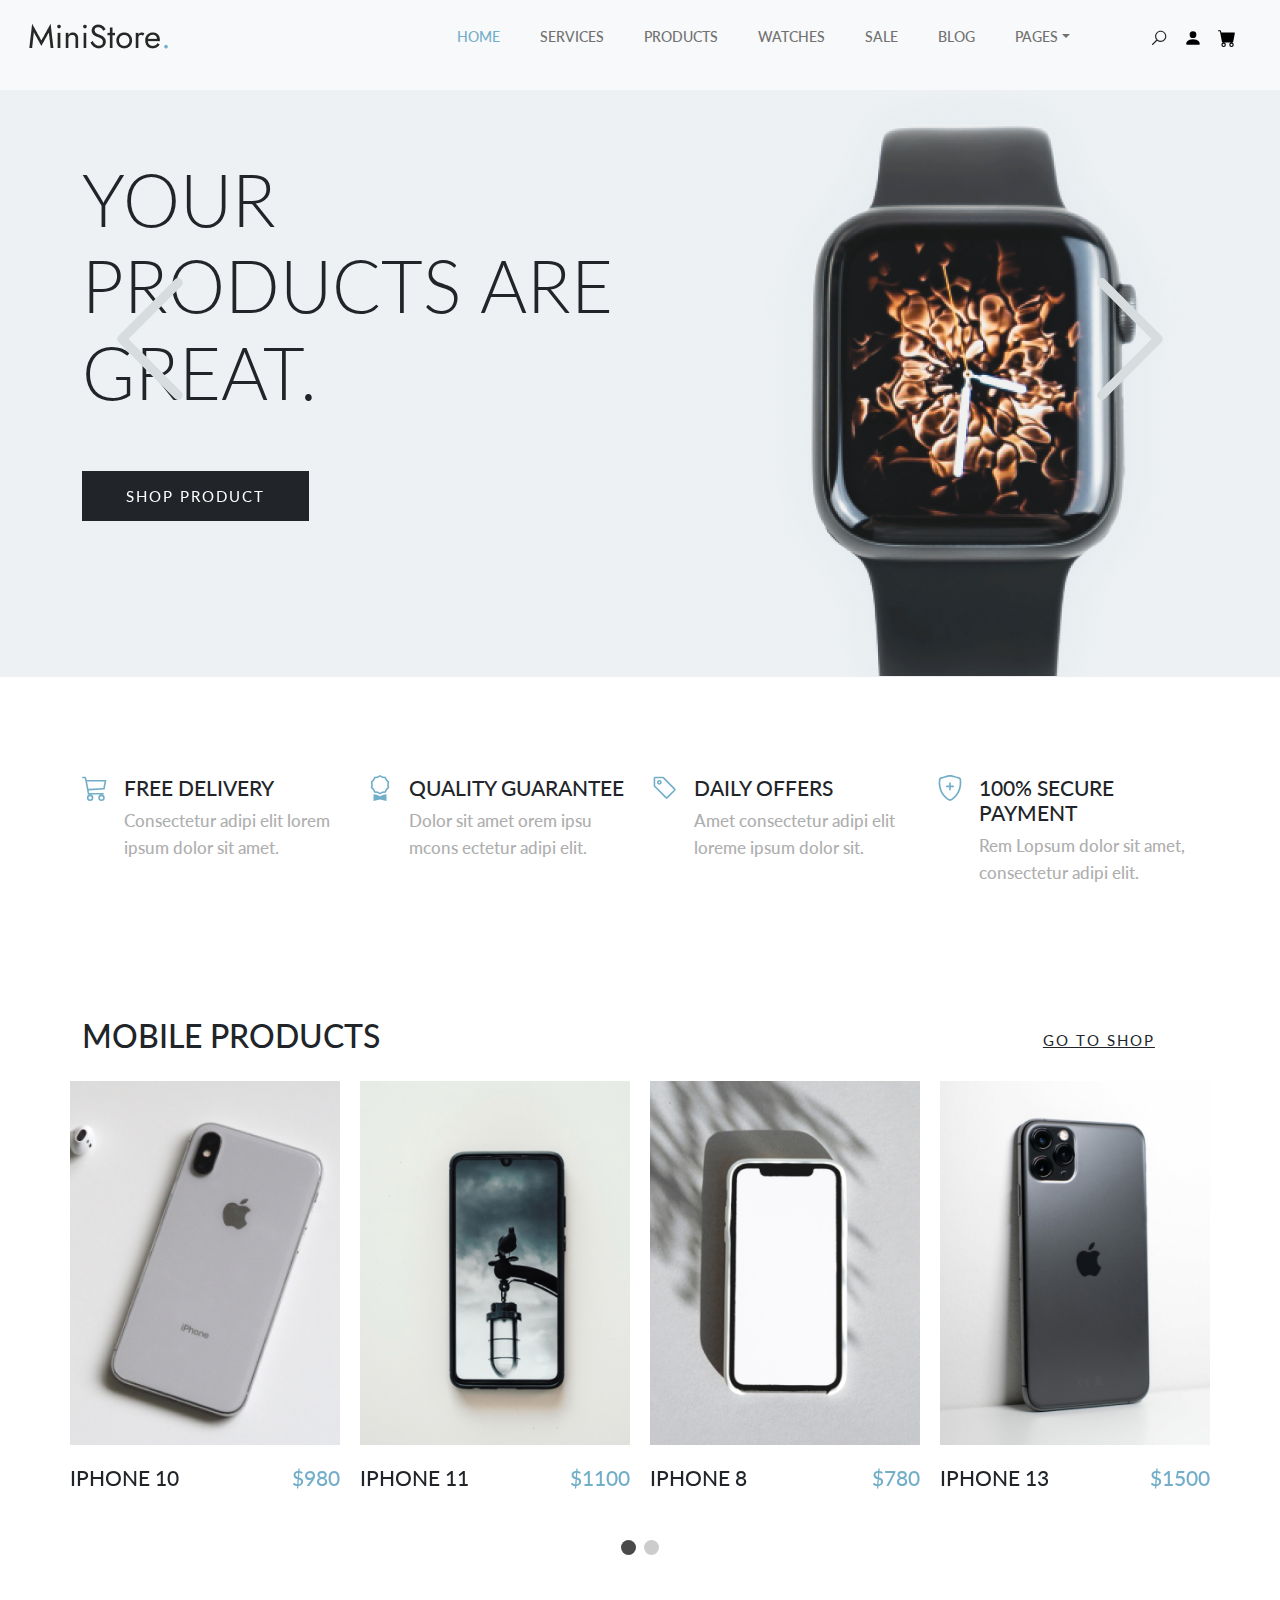
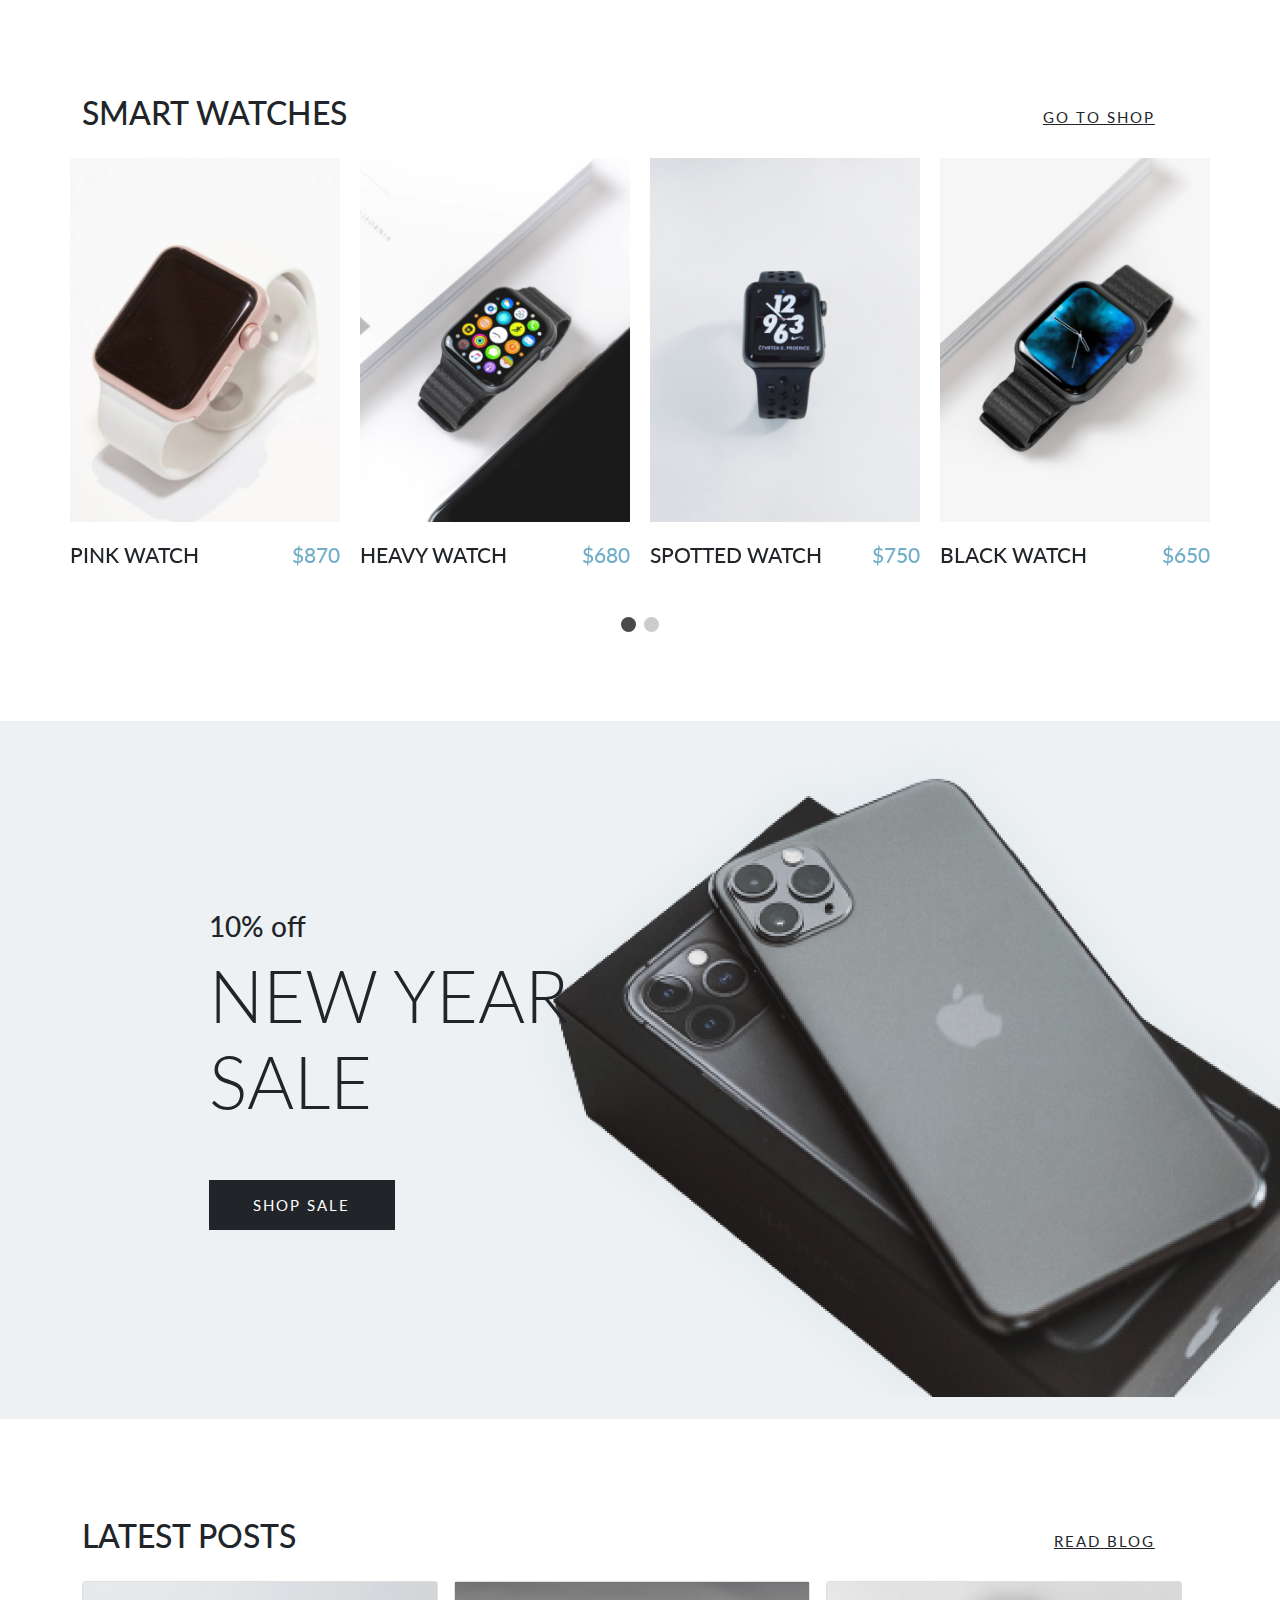
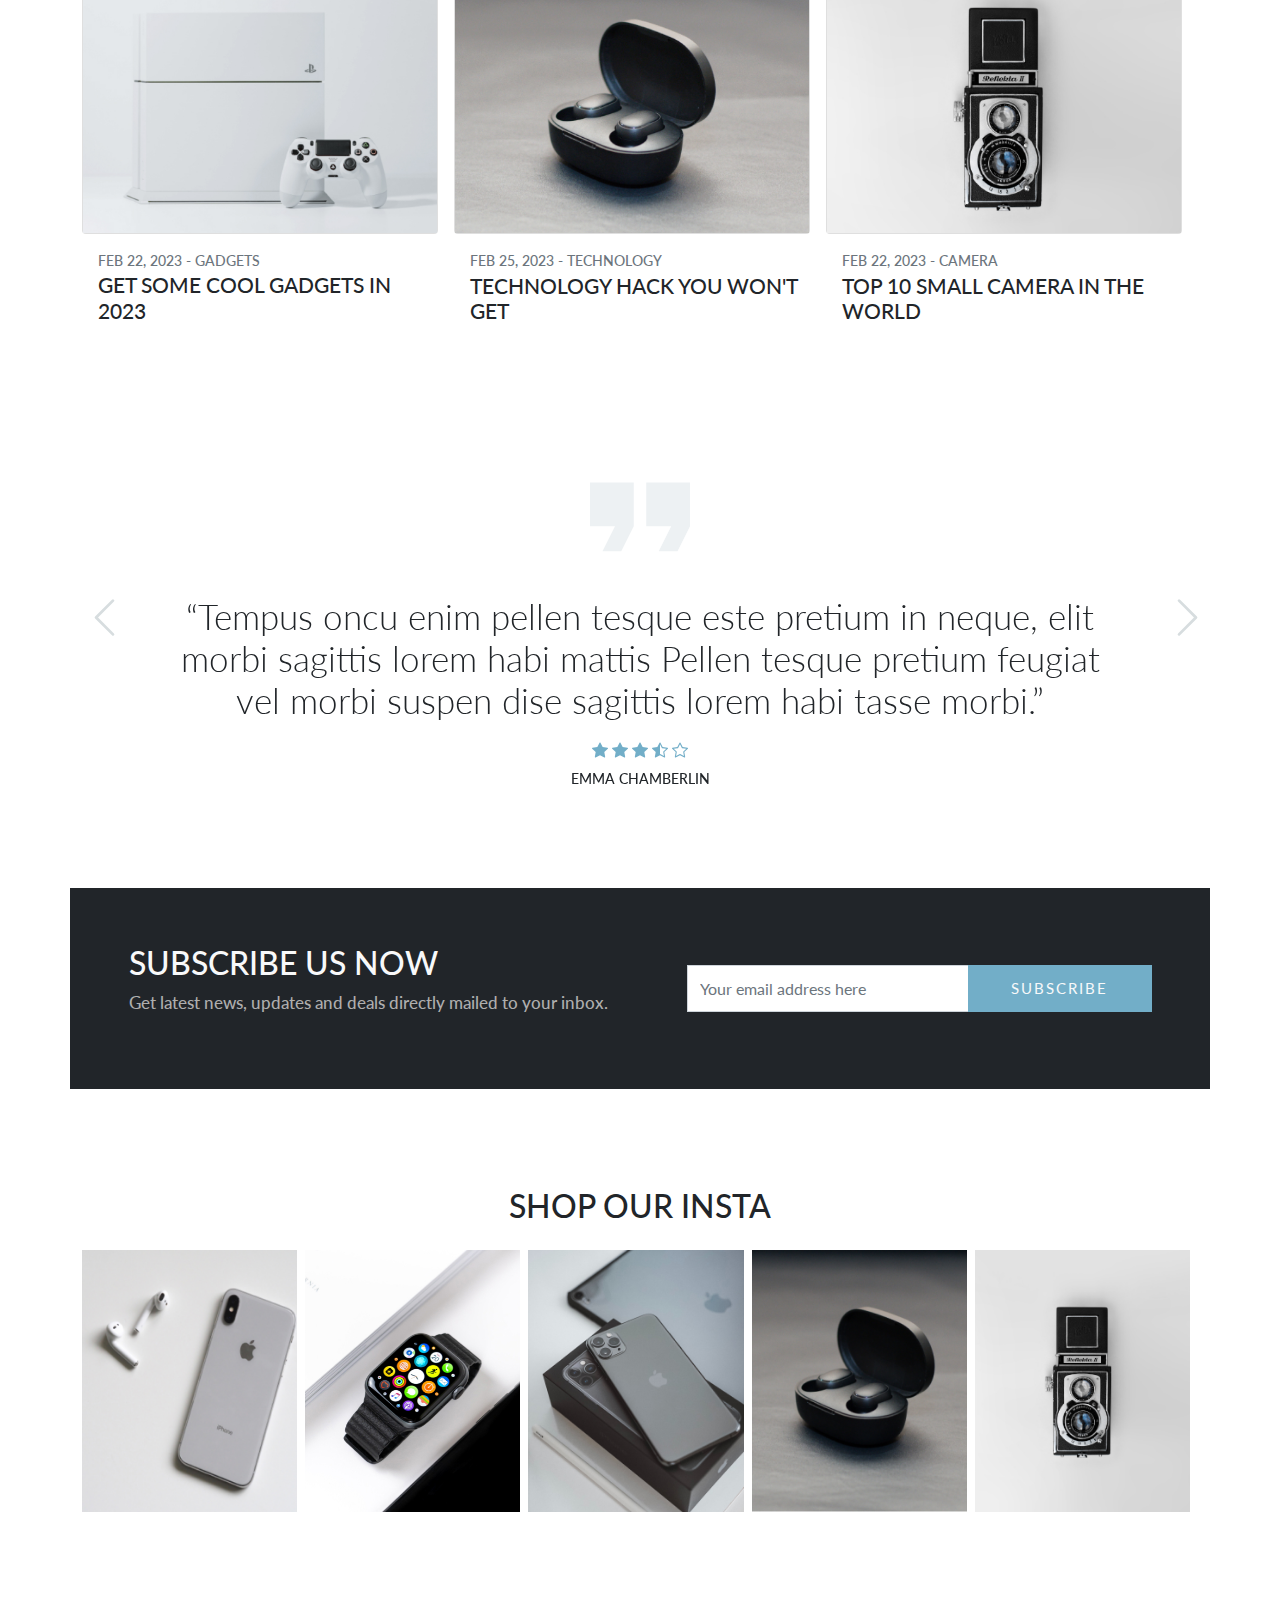
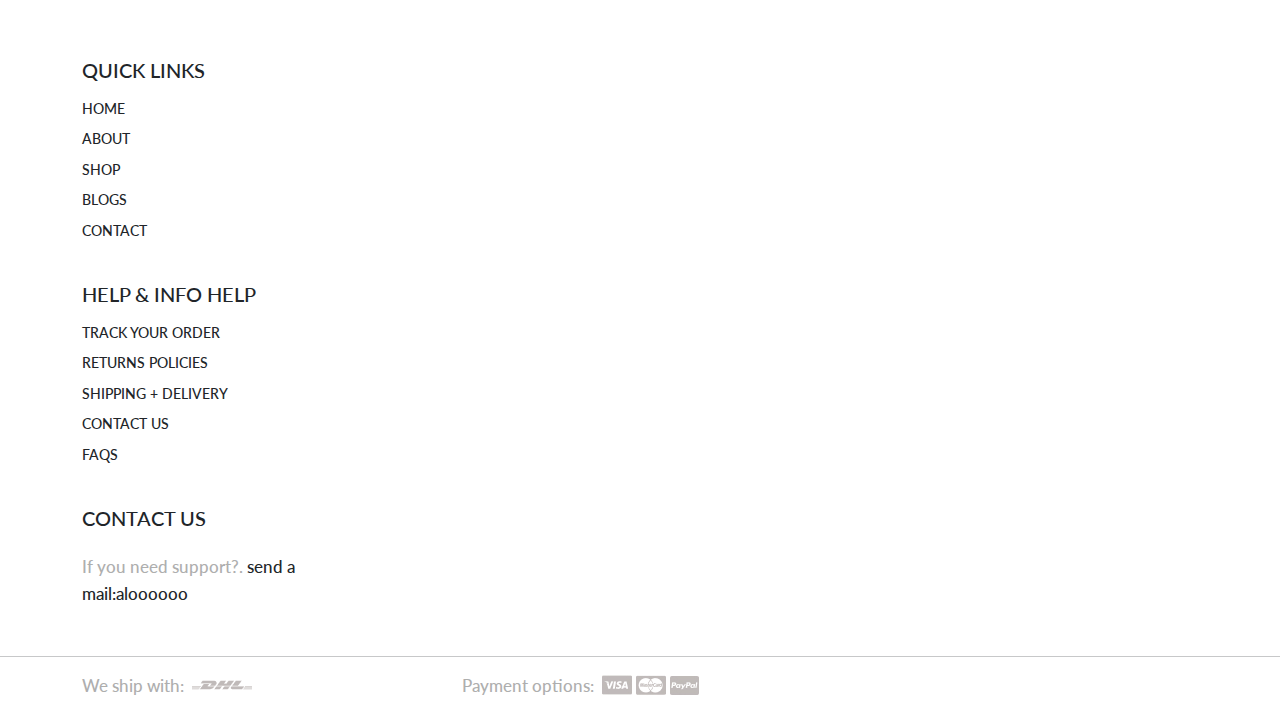
==== commit 13abfdd9: "change some div in footer" ====
--- a/index.html
+++ b/index.html
@@ -809,7 +809,7 @@
                   <div class="cart-concern position-absolute">
                     <div class="cart-button d-flex">
                       <a href="#" class="btn btn-medium btn-black"
-                        >Add to Cart<svg class="cart-outline">
+                        >Add to card<svg class="cart-outline">
                           <use xlink:href="#cart-outline"></use></svg
                       ></a>
                     </div>
@@ -1209,48 +1209,48 @@
             <div class="row d-flex flex-wrap justify-content-between">
               <div class="col-lg-3 col-sm-6 pb-3">
                 <div class="footer-menu">
-                  <img src="images/main-logo.png" alt="logo" />
+                  <!-- <img src="images/main-logo.png" alt="logo" /> -->
                   <p>
-                    Hazem Store
-                  </p>
-                  <div class="social-links">
-                    <ul class="d-flex list-unstyled">
-                      <li>
-                        <a href="#">
-                          <svg class="facebook">
+                    <!-- Hazem Store -->
+                  <!-- </p> -->
+                    <!-- <div class="social-links"> -->
+                    <!-- <ul class="d-flex list-unstyled"> -->
+                      <!-- <li> -->
+                        <!-- <a href="#"> -->
+                          <!-- <svg class="facebook"> -->
                             <use xlink:href="#facebook" />
-                          </svg>
-                        </a>
-                      </li>
-                      <li>
-                        <a href="#">
-                          <svg class="instagram">
+                          <!-- </svg> -->
+                        <!-- </a> -->
+                      <!-- </li> -->
+                      <!-- <li> -->
+                        <!-- <a href="#"> -->
+                          <!-- <svg class="instagram"> -->
                             <use xlink:href="#instagram" />
-                          </svg>
-                        </a>
-                      </li>
-                      <li>
-                        <a href="#">
-                          <svg class="twitter">
+                          <!-- </svg> -->
+                        <!-- </a> -->
+                      <!-- </li> -->
+                      <!-- <li> -->
+                        <!-- <a href="#"> -->
+                          <!-- <svg class="twitter"> -->
                             <use xlink:href="#twitter" />
-                          </svg>
-                        </a>
-                      </li>
-                      <li>
-                        <a href="#">
-                          <svg class="linkedin">
+                          <!-- </svg> -->
+                        <!-- </a> -->
+                      <!-- </li> -->
+                      <!-- <li> -->
+                        <!-- <a href="#"> -->
+                          <!-- <svg class="linkedin"> -->
                             <use xlink:href="#linkedin" />
-                          </svg>
-                        </a>
-                      </li>
-                      <li>
-                        <a href="#">
-                          <svg class="youtube">
-                            <use xlink:href="#youtube" />
-                          </svg>
-                        </a>
-                      </li>
-                    </ul>
+                          <!-- </svg> -->
+                        <!-- </a> -->
+                      <!-- </li> -->
+                      <!-- <li> -->
+                        <!-- <a href="#"> -->
+                          <!-- <svg class="youtube"> -->
+                            <!-- <use xlink:href="#youtube" /> -->
+                          <!-- </svg> -->
+                        <!-- </a> -->
+                      <!-- </li> -->
+                    <!-- </ul> -->
                   </div>
                 </div>
               </div>
@@ -1302,12 +1302,12 @@
                 <div class="footer-menu contact-item">
                   <h5 class="widget-title text-uppercase pb-2">Contact Us</h5>
                   <p>
-                    Do you have any queries or suggestions?
-                    <a href="mailto:">yourinfo@gmail.com</a>
+                    <!-- Do you have any queries or suggestions? -->
+                    <!-- <a href="mailto:">yourinfo@gmail.com</a> -->
                   </p>
                   <p>
-                    If you need support? Just give us a call.
-                    <a href="">+55 111 222 333 44</a>
+                    If you need support?.
+                    <a href="">send a mail:aloooooo</a>
                   </p>
                 </div>
               </div>
@@ -1325,7 +1325,7 @@
               <p>We ship with:</p>
               <div class="card-wrap ps-2">
                 <img src="images/dhl.png" alt="visa" />
-                <img src="images/shippingcard.png" alt="mastercard" />
+                <!-- <img src="images/shippingcard.png" alt="mastercard" /> -->
               </div>
             </div>
           </div>
@@ -1340,11 +1340,11 @@
             </div>
           </div>
           <div class="col-md-4 col-sm-6">
-            <div class="copyright">
-              <p>
-                © Copyright 2023 MiniStore. Design by
-                <a href="https://templatesjungle.com/">TemplatesJungle</a>
-                Distribution by <a href="https://themewagon.com">ThemeWagon</a>
+            <!-- <div class="copyright"> -->
+              <!-- <p> -->
+                <!-- © Copyright 2023 MiniStore. Design by -->
+                <!-- <a href="https://templatesjungle.com/">TemplatesJungle</a> -->
+                <!-- Distribution by <a href="https://themewagon.com">ThemeWagon</a> -->
               </p>
             </div>
           </div>
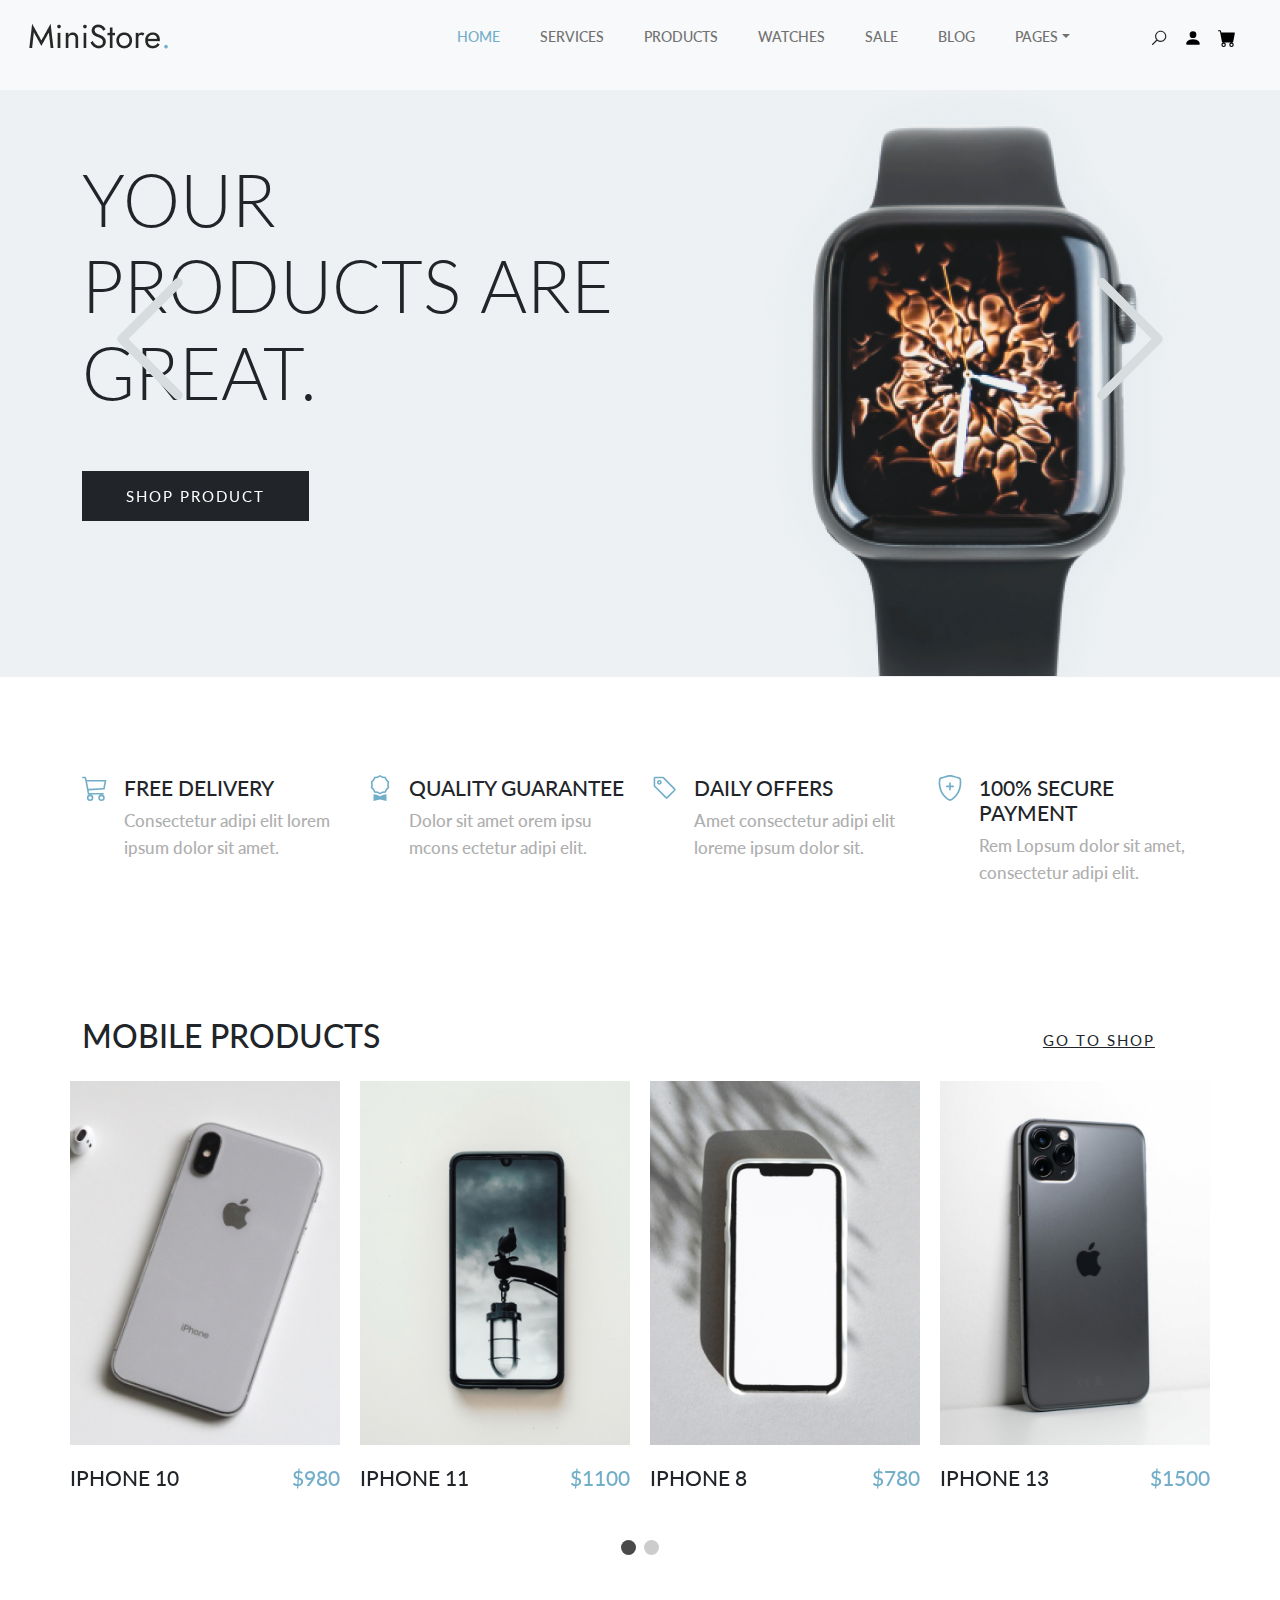
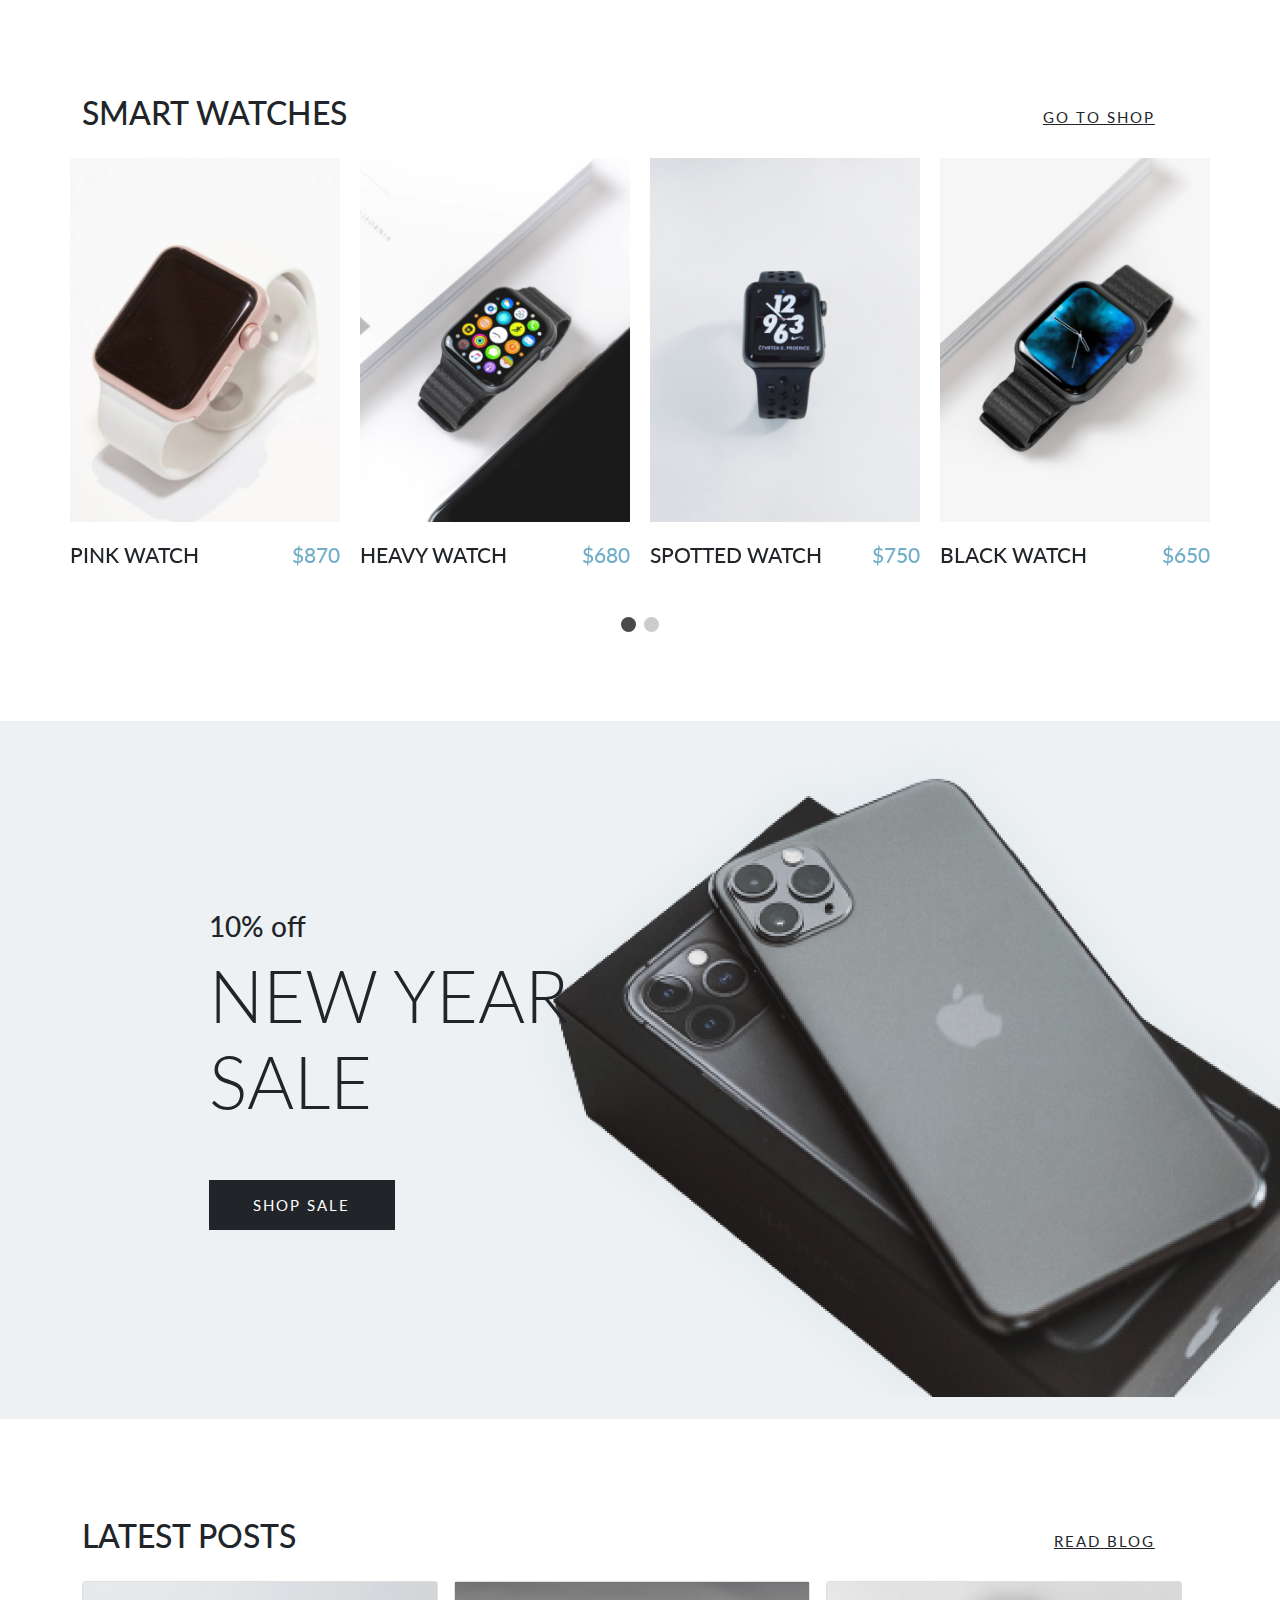
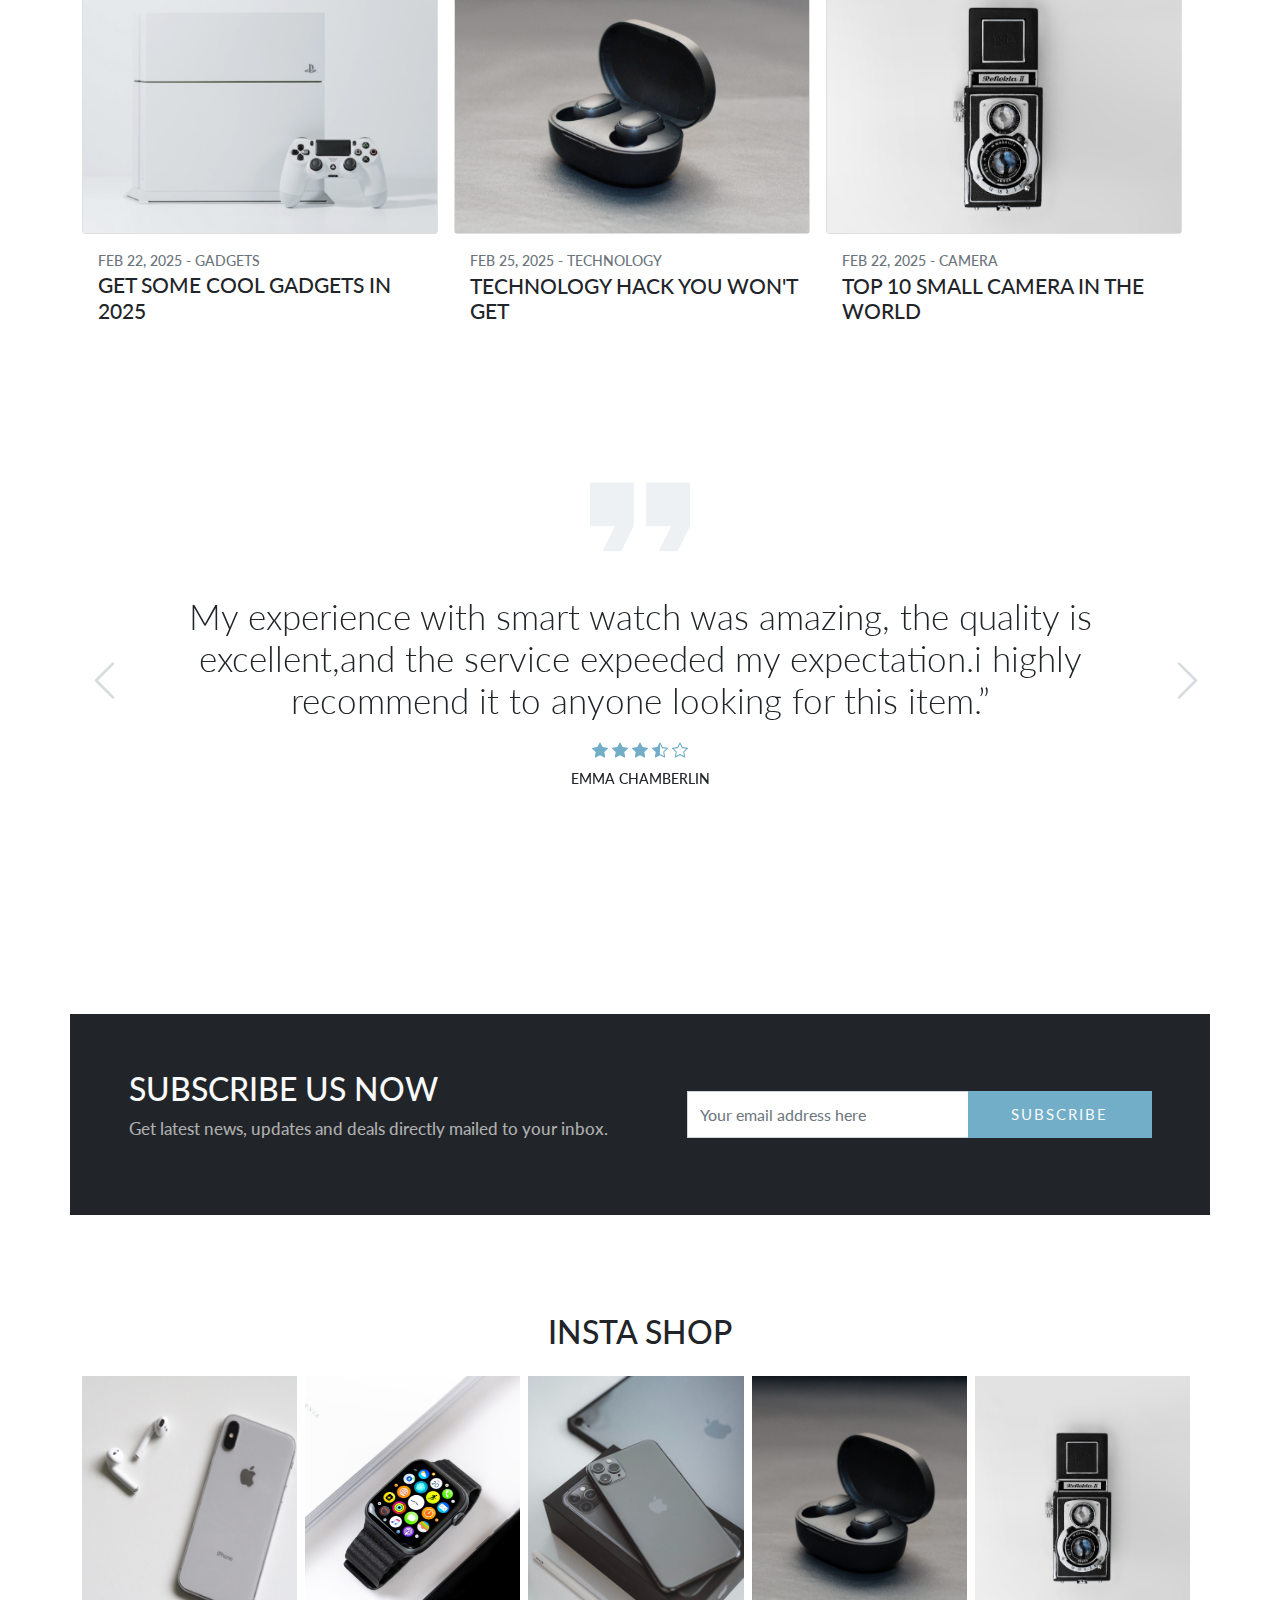
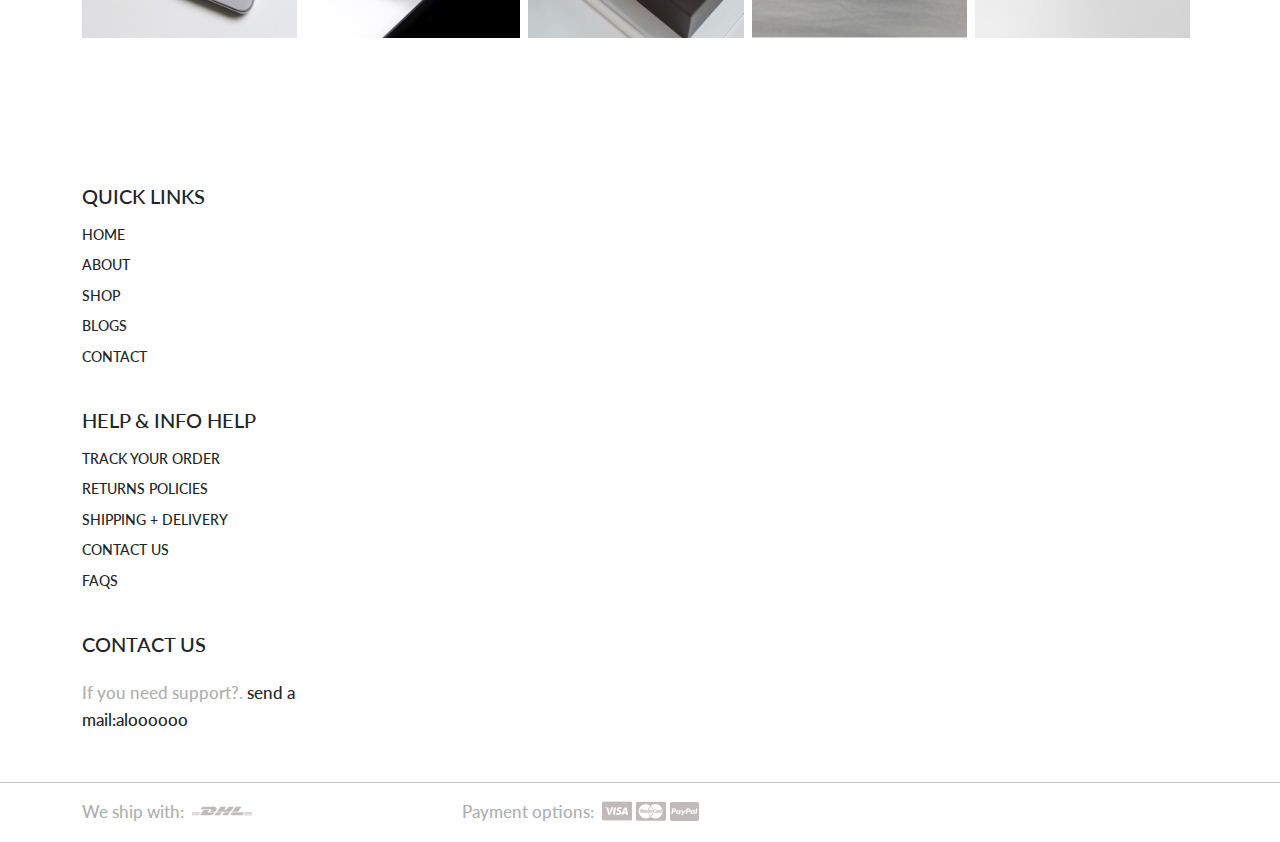
==== commit fab40324: "update some text" ====
--- a/index.html
+++ b/index.html
@@ -14,14 +14,12 @@
     <link rel="stylesheet" type="text/css" href="style.css" />
     <link
       rel="stylesheet"
-      href="https://cdn.jsdelivr.net/npm/swiper@9/swiper-bundle.min.css"
-    />
+      href="https://cdn.jsdelivr.net/npm/swiper@9/swiper-bundle.min.css" />
     <link rel="preconnect" href="https://fonts.googleapis.com" />
     <link rel="preconnect" href="https://fonts.gstatic.com" crossorigin />
     <link
       href="https://fonts.googleapis.com/css2?family=Jost:wght@300;400;500&family=Lato:wght@300;400;700&display=swap"
-      rel="stylesheet"
-    />
+      rel="stylesheet" />
     <!-- script
     ================================================== -->
     <script src="js/modernizr.js"></script>
@@ -31,200 +29,158 @@
     data-bs-target="#navbar"
     data-bs-root-margin="0px 0px -40%"
     data-bs-smooth-scroll="true"
-    tabindex="0"
-  >
+    tabindex="0">
     <svg xmlns="http://www.w3.org/2000/svg" style="display: none">
       <symbol
         id="search"
         xmlns="http://www.w3.org/2000/svg"
-        viewBox="0 0 32 32"
-      >
+        viewBox="0 0 32 32">
         <title>Search</title>
         <path
           fill="currentColor"
-          d="M19 3C13.488 3 9 7.488 9 13c0 2.395.84 4.59 2.25 6.313L3.281 27.28l1.439 1.44l7.968-7.969A9.922 9.922 0 0 0 19 23c5.512 0 10-4.488 10-10S24.512 3 19 3zm0 2c4.43 0 8 3.57 8 8s-3.57 8-8 8s-8-3.57-8-8s3.57-8 8-8z"
-        />
+          d="M19 3C13.488 3 9 7.488 9 13c0 2.395.84 4.59 2.25 6.313L3.281 27.28l1.439 1.44l7.968-7.969A9.922 9.922 0 0 0 19 23c5.512 0 10-4.488 10-10S24.512 3 19 3zm0 2c4.43 0 8 3.57 8 8s-3.57 8-8 8s-8-3.57-8-8s3.57-8 8-8z" />
       </symbol>
       <symbol xmlns="http://www.w3.org/2000/svg" id="user" viewBox="0 0 16 16">
         <path
-          d="M3 14s-1 0-1-1 1-4 6-4 6 3 6 4-1 1-1 1H3Zm5-6a3 3 0 1 0 0-6 3 3 0 0 0 0 6Z"
-        />
+          d="M3 14s-1 0-1-1 1-4 6-4 6 3 6 4-1 1-1 1H3Zm5-6a3 3 0 1 0 0-6 3 3 0 0 0 0 6Z" />
       </symbol>
       <symbol xmlns="http://www.w3.org/2000/svg" id="cart" viewBox="0 0 16 16">
         <path
-          d="M0 1.5A.5.5 0 0 1 .5 1H2a.5.5 0 0 1 .485.379L2.89 3H14.5a.5.5 0 0 1 .491.592l-1.5 8A.5.5 0 0 1 13 12H4a.5.5 0 0 1-.491-.408L2.01 3.607 1.61 2H.5a.5.5 0 0 1-.5-.5zM5 12a2 2 0 1 0 0 4 2 2 0 0 0 0-4zm7 0a2 2 0 1 0 0 4 2 2 0 0 0 0-4zm-7 1a1 1 0 1 1 0 2 1 1 0 0 1 0-2zm7 0a1 1 0 1 1 0 2 1 1 0 0 1 0-2z"
-        />
+          d="M0 1.5A.5.5 0 0 1 .5 1H2a.5.5 0 0 1 .485.379L2.89 3H14.5a.5.5 0 0 1 .491.592l-1.5 8A.5.5 0 0 1 13 12H4a.5.5 0 0 1-.491-.408L2.01 3.607 1.61 2H.5a.5.5 0 0 1-.5-.5zM5 12a2 2 0 1 0 0 4 2 2 0 0 0 0-4zm7 0a2 2 0 1 0 0 4 2 2 0 0 0 0-4zm-7 1a1 1 0 1 1 0 2 1 1 0 0 1 0-2zm7 0a1 1 0 1 1 0 2 1 1 0 0 1 0-2z" />
       </symbol>
       <svg
         xmlns="http://www.w3.org/2000/svg"
         id="chevron-left"
-        viewBox="0 0 16 16"
-      >
+        viewBox="0 0 16 16">
         <path
           fill-rule="evenodd"
-          d="M11.354 1.646a.5.5 0 0 1 0 .708L5.707 8l5.647 5.646a.5.5 0 0 1-.708.708l-6-6a.5.5 0 0 1 0-.708l6-6a.5.5 0 0 1 .708 0z"
-        />
+          d="M11.354 1.646a.5.5 0 0 1 0 .708L5.707 8l5.647 5.646a.5.5 0 0 1-.708.708l-6-6a.5.5 0 0 1 0-.708l6-6a.5.5 0 0 1 .708 0z" />
       </svg>
       <symbol
         xmlns="http://www.w3.org/2000/svg"
         id="chevron-right"
-        viewBox="0 0 16 16"
-      >
+        viewBox="0 0 16 16">
         <path
           fill-rule="evenodd"
-          d="M4.646 1.646a.5.5 0 0 1 .708 0l6 6a.5.5 0 0 1 0 .708l-6 6a.5.5 0 0 1-.708-.708L10.293 8 4.646 2.354a.5.5 0 0 1 0-.708z"
-        />
+          d="M4.646 1.646a.5.5 0 0 1 .708 0l6 6a.5.5 0 0 1 0 .708l-6 6a.5.5 0 0 1-.708-.708L10.293 8 4.646 2.354a.5.5 0 0 1 0-.708z" />
       </symbol>
       <symbol
         xmlns="http://www.w3.org/2000/svg"
         id="cart-outline"
-        viewBox="0 0 16 16"
-      >
-        <path
-          d="M0 1.5A.5.5 0 0 1 .5 1H2a.5.5 0 0 1 .485.379L2.89 3H14.5a.5.5 0 0 1 .49.598l-1 5a.5.5 0 0 1-.465.401l-9.397.472L4.415 11H13a.5.5 0 0 1 0 1H4a.5.5 0 0 1-.491-.408L2.01 3.607 1.61 2H.5a.5.5 0 0 1-.5-.5zM3.102 4l.84 4.479 9.144-.459L13.89 4H3.102zM5 12a2 2 0 1 0 0 4 2 2 0 0 0 0-4zm7 0a2 2 0 1 0 0 4 2 2 0 0 0 0-4zm-7 1a1 1 0 1 1 0 2 1 1 0 0 1 0-2zm7 0a1 1 0 1 1 0 2 1 1 0 0 1 0-2z"
-        />
+        viewBox="0 0 16 16">
+        <path
+          d="M0 1.5A.5.5 0 0 1 .5 1H2a.5.5 0 0 1 .485.379L2.89 3H14.5a.5.5 0 0 1 .49.598l-1 5a.5.5 0 0 1-.465.401l-9.397.472L4.415 11H13a.5.5 0 0 1 0 1H4a.5.5 0 0 1-.491-.408L2.01 3.607 1.61 2H.5a.5.5 0 0 1-.5-.5zM3.102 4l.84 4.479 9.144-.459L13.89 4H3.102zM5 12a2 2 0 1 0 0 4 2 2 0 0 0 0-4zm7 0a2 2 0 1 0 0 4 2 2 0 0 0 0-4zm-7 1a1 1 0 1 1 0 2 1 1 0 0 1 0-2zm7 0a1 1 0 1 1 0 2 1 1 0 0 1 0-2z" />
       </symbol>
       <symbol
         xmlns="http://www.w3.org/2000/svg"
         id="quality"
-        viewBox="0 0 16 16"
-      >
-        <path
-          d="M9.669.864 8 0 6.331.864l-1.858.282-.842 1.68-1.337 1.32L2.6 6l-.306 1.854 1.337 1.32.842 1.68 1.858.282L8 12l1.669-.864 1.858-.282.842-1.68 1.337-1.32L13.4 6l.306-1.854-1.337-1.32-.842-1.68L9.669.864zm1.196 1.193.684 1.365 1.086 1.072L12.387 6l.248 1.506-1.086 1.072-.684 1.365-1.51.229L8 10.874l-1.355-.702-1.51-.229-.684-1.365-1.086-1.072L3.614 6l-.25-1.506 1.087-1.072.684-1.365 1.51-.229L8 1.126l1.356.702 1.509.229z"
-        />
-        <path
-          d="M4 11.794V16l4-1 4 1v-4.206l-2.018.306L8 13.126 6.018 12.1 4 11.794z"
-        />
+        viewBox="0 0 16 16">
+        <path
+          d="M9.669.864 8 0 6.331.864l-1.858.282-.842 1.68-1.337 1.32L2.6 6l-.306 1.854 1.337 1.32.842 1.68 1.858.282L8 12l1.669-.864 1.858-.282.842-1.68 1.337-1.32L13.4 6l.306-1.854-1.337-1.32-.842-1.68L9.669.864zm1.196 1.193.684 1.365 1.086 1.072L12.387 6l.248 1.506-1.086 1.072-.684 1.365-1.51.229L8 10.874l-1.355-.702-1.51-.229-.684-1.365-1.086-1.072L3.614 6l-.25-1.506 1.087-1.072.684-1.365 1.51-.229L8 1.126l1.356.702 1.509.229z" />
+        <path
+          d="M4 11.794V16l4-1 4 1v-4.206l-2.018.306L8 13.126 6.018 12.1 4 11.794z" />
       </symbol>
       <symbol
         xmlns="http://www.w3.org/2000/svg"
         id="price-tag"
-        viewBox="0 0 16 16"
-      >
-        <path
-          d="M6 4.5a1.5 1.5 0 1 1-3 0 1.5 1.5 0 0 1 3 0zm-1 0a.5.5 0 1 0-1 0 .5.5 0 0 0 1 0z"
-        />
-        <path
-          d="M2 1h4.586a1 1 0 0 1 .707.293l7 7a1 1 0 0 1 0 1.414l-4.586 4.586a1 1 0 0 1-1.414 0l-7-7A1 1 0 0 1 1 6.586V2a1 1 0 0 1 1-1zm0 5.586 7 7L13.586 9l-7-7H2v4.586z"
-        />
+        viewBox="0 0 16 16">
+        <path
+          d="M6 4.5a1.5 1.5 0 1 1-3 0 1.5 1.5 0 0 1 3 0zm-1 0a.5.5 0 1 0-1 0 .5.5 0 0 0 1 0z" />
+        <path
+          d="M2 1h4.586a1 1 0 0 1 .707.293l7 7a1 1 0 0 1 0 1.414l-4.586 4.586a1 1 0 0 1-1.414 0l-7-7A1 1 0 0 1 1 6.586V2a1 1 0 0 1 1-1zm0 5.586 7 7L13.586 9l-7-7H2v4.586z" />
       </symbol>
       <symbol
         xmlns="http://www.w3.org/2000/svg"
         id="shield-plus"
-        viewBox="0 0 16 16"
-      >
-        <path
-          d="M5.338 1.59a61.44 61.44 0 0 0-2.837.856.481.481 0 0 0-.328.39c-.554 4.157.726 7.19 2.253 9.188a10.725 10.725 0 0 0 2.287 2.233c.346.244.652.42.893.533.12.057.218.095.293.118a.55.55 0 0 0 .101.025.615.615 0 0 0 .1-.025c.076-.023.174-.061.294-.118.24-.113.547-.29.893-.533a10.726 10.726 0 0 0 2.287-2.233c1.527-1.997 2.807-5.031 2.253-9.188a.48.48 0 0 0-.328-.39c-.651-.213-1.75-.56-2.837-.855C9.552 1.29 8.531 1.067 8 1.067c-.53 0-1.552.223-2.662.524zM5.072.56C6.157.265 7.31 0 8 0s1.843.265 2.928.56c1.11.3 2.229.655 2.887.87a1.54 1.54 0 0 1 1.044 1.262c.596 4.477-.787 7.795-2.465 9.99a11.775 11.775 0 0 1-2.517 2.453 7.159 7.159 0 0 1-1.048.625c-.28.132-.581.24-.829.24s-.548-.108-.829-.24a7.158 7.158 0 0 1-1.048-.625 11.777 11.777 0 0 1-2.517-2.453C1.928 10.487.545 7.169 1.141 2.692A1.54 1.54 0 0 1 2.185 1.43 62.456 62.456 0 0 1 5.072.56z"
-        />
-        <path
-          d="M8 4.5a.5.5 0 0 1 .5.5v1.5H10a.5.5 0 0 1 0 1H8.5V9a.5.5 0 0 1-1 0V7.5H6a.5.5 0 0 1 0-1h1.5V5a.5.5 0 0 1 .5-.5z"
-        />
+        viewBox="0 0 16 16">
+        <path
+          d="M5.338 1.59a61.44 61.44 0 0 0-2.837.856.481.481 0 0 0-.328.39c-.554 4.157.726 7.19 2.253 9.188a10.725 10.725 0 0 0 2.287 2.233c.346.244.652.42.893.533.12.057.218.095.293.118a.55.55 0 0 0 .101.025.615.615 0 0 0 .1-.025c.076-.023.174-.061.294-.118.24-.113.547-.29.893-.533a10.726 10.726 0 0 0 2.287-2.233c1.527-1.997 2.807-5.031 2.253-9.188a.48.48 0 0 0-.328-.39c-.651-.213-1.75-.56-2.837-.855C9.552 1.29 8.531 1.067 8 1.067c-.53 0-1.552.223-2.662.524zM5.072.56C6.157.265 7.31 0 8 0s1.843.265 2.928.56c1.11.3 2.229.655 2.887.87a1.54 1.54 0 0 1 1.044 1.262c.596 4.477-.787 7.795-2.465 9.99a11.775 11.775 0 0 1-2.517 2.453 7.159 7.159 0 0 1-1.048.625c-.28.132-.581.24-.829.24s-.548-.108-.829-.24a7.158 7.158 0 0 1-1.048-.625 11.777 11.777 0 0 1-2.517-2.453C1.928 10.487.545 7.169 1.141 2.692A1.54 1.54 0 0 1 2.185 1.43 62.456 62.456 0 0 1 5.072.56z" />
+        <path
+          d="M8 4.5a.5.5 0 0 1 .5.5v1.5H10a.5.5 0 0 1 0 1H8.5V9a.5.5 0 0 1-1 0V7.5H6a.5.5 0 0 1 0-1h1.5V5a.5.5 0 0 1 .5-.5z" />
       </symbol>
       <symbol
         xmlns="http://www.w3.org/2000/svg"
         id="star-fill"
-        viewBox="0 0 16 16"
-      >
-        <path
-          d="M3.612 15.443c-.386.198-.824-.149-.746-.592l.83-4.73L.173 6.765c-.329-.314-.158-.888.283-.95l4.898-.696L7.538.792c.197-.39.73-.39.927 0l2.184 4.327 4.898.696c.441.062.612.636.282.95l-3.522 3.356.83 4.73c.078.443-.36.79-.746.592L8 13.187l-4.389 2.256z"
-        />
+        viewBox="0 0 16 16">
+        <path
+          d="M3.612 15.443c-.386.198-.824-.149-.746-.592l.83-4.73L.173 6.765c-.329-.314-.158-.888.283-.95l4.898-.696L7.538.792c.197-.39.73-.39.927 0l2.184 4.327 4.898.696c.441.062.612.636.282.95l-3.522 3.356.83 4.73c.078.443-.36.79-.746.592L8 13.187l-4.389 2.256z" />
       </symbol>
       <symbol
         xmlns="http://www.w3.org/2000/svg"
         id="star-empty"
-        viewBox="0 0 16 16"
-      >
-        <path
-          d="M2.866 14.85c-.078.444.36.791.746.593l4.39-2.256 4.389 2.256c.386.198.824-.149.746-.592l-.83-4.73 3.522-3.356c.33-.314.16-.888-.282-.95l-4.898-.696L8.465.792a.513.513 0 0 0-.927 0L5.354 5.12l-4.898.696c-.441.062-.612.636-.283.95l3.523 3.356-.83 4.73zm4.905-2.767-3.686 1.894.694-3.957a.565.565 0 0 0-.163-.505L1.71 6.745l4.052-.576a.525.525 0 0 0 .393-.288L8 2.223l1.847 3.658a.525.525 0 0 0 .393.288l4.052.575-2.906 2.77a.565.565 0 0 0-.163.506l.694 3.957-3.686-1.894a.503.503 0 0 0-.461 0z"
-        />
+        viewBox="0 0 16 16">
+        <path
+          d="M2.866 14.85c-.078.444.36.791.746.593l4.39-2.256 4.389 2.256c.386.198.824-.149.746-.592l-.83-4.73 3.522-3.356c.33-.314.16-.888-.282-.95l-4.898-.696L8.465.792a.513.513 0 0 0-.927 0L5.354 5.12l-4.898.696c-.441.062-.612.636-.283.95l3.523 3.356-.83 4.73zm4.905-2.767-3.686 1.894.694-3.957a.565.565 0 0 0-.163-.505L1.71 6.745l4.052-.576a.525.525 0 0 0 .393-.288L8 2.223l1.847 3.658a.525.525 0 0 0 .393.288l4.052.575-2.906 2.77a.565.565 0 0 0-.163.506l.694 3.957-3.686-1.894a.503.503 0 0 0-.461 0z" />
       </symbol>
       <symbol
         xmlns="http://www.w3.org/2000/svg"
         id="star-half"
-        viewBox="0 0 16 16"
-      >
-        <path
-          d="M5.354 5.119 7.538.792A.516.516 0 0 1 8 .5c.183 0 .366.097.465.292l2.184 4.327 4.898.696A.537.537 0 0 1 16 6.32a.548.548 0 0 1-.17.445l-3.523 3.356.83 4.73c.078.443-.36.79-.746.592L8 13.187l-4.389 2.256a.52.52 0 0 1-.146.05c-.342.06-.668-.254-.6-.642l.83-4.73L.173 6.765a.55.55 0 0 1-.172-.403.58.58 0 0 1 .085-.302.513.513 0 0 1 .37-.245l4.898-.696zM8 12.027a.5.5 0 0 1 .232.056l3.686 1.894-.694-3.957a.565.565 0 0 1 .162-.505l2.907-2.77-4.052-.576a.525.525 0 0 1-.393-.288L8.001 2.223 8 2.226v9.8z"
-        />
+        viewBox="0 0 16 16">
+        <path
+          d="M5.354 5.119 7.538.792A.516.516 0 0 1 8 .5c.183 0 .366.097.465.292l2.184 4.327 4.898.696A.537.537 0 0 1 16 6.32a.548.548 0 0 1-.17.445l-3.523 3.356.83 4.73c.078.443-.36.79-.746.592L8 13.187l-4.389 2.256a.52.52 0 0 1-.146.05c-.342.06-.668-.254-.6-.642l.83-4.73L.173 6.765a.55.55 0 0 1-.172-.403.58.58 0 0 1 .085-.302.513.513 0 0 1 .37-.245l4.898-.696zM8 12.027a.5.5 0 0 1 .232.056l3.686 1.894-.694-3.957a.565.565 0 0 1 .162-.505l2.907-2.77-4.052-.576a.525.525 0 0 1-.393-.288L8.001 2.223 8 2.226v9.8z" />
       </symbol>
       <symbol xmlns="http://www.w3.org/2000/svg" id="quote" viewBox="0 0 24 24">
         <path
           fill="currentColor"
-          d="m15 17l2-4h-4V6h7v7l-2 4h-3Zm-9 0l2-4H4V6h7v7l-2 4H6Z"
-        />
+          d="m15 17l2-4h-4V6h7v7l-2 4h-3Zm-9 0l2-4H4V6h7v7l-2 4H6Z" />
       </symbol>
       <symbol
         xmlns="http://www.w3.org/2000/svg"
         id="facebook"
-        viewBox="0 0 24 24"
-      >
+        viewBox="0 0 24 24">
         <path
           fill="currentColor"
-          d="M9.198 21.5h4v-8.01h3.604l.396-3.98h-4V7.5a1 1 0 0 1 1-1h3v-4h-3a5 5 0 0 0-5 5v2.01h-2l-.396 3.98h2.396v8.01Z"
-        />
+          d="M9.198 21.5h4v-8.01h3.604l.396-3.98h-4V7.5a1 1 0 0 1 1-1h3v-4h-3a5 5 0 0 0-5 5v2.01h-2l-.396 3.98h2.396v8.01Z" />
       </symbol>
       <symbol
         xmlns="http://www.w3.org/2000/svg"
         id="youtube"
-        viewBox="0 0 32 32"
-      >
+        viewBox="0 0 32 32">
         <path
           fill="currentColor"
-          d="M29.41 9.26a3.5 3.5 0 0 0-2.47-2.47C24.76 6.2 16 6.2 16 6.2s-8.76 0-10.94.59a3.5 3.5 0 0 0-2.47 2.47A36.13 36.13 0 0 0 2 16a36.13 36.13 0 0 0 .59 6.74a3.5 3.5 0 0 0 2.47 2.47c2.18.59 10.94.59 10.94.59s8.76 0 10.94-.59a3.5 3.5 0 0 0 2.47-2.47A36.13 36.13 0 0 0 30 16a36.13 36.13 0 0 0-.59-6.74ZM13.2 20.2v-8.4l7.27 4.2Z"
-        />
+          d="M29.41 9.26a3.5 3.5 0 0 0-2.47-2.47C24.76 6.2 16 6.2 16 6.2s-8.76 0-10.94.59a3.5 3.5 0 0 0-2.47 2.47A36.13 36.13 0 0 0 2 16a36.13 36.13 0 0 0 .59 6.74a3.5 3.5 0 0 0 2.47 2.47c2.18.59 10.94.59 10.94.59s8.76 0 10.94-.59a3.5 3.5 0 0 0 2.47-2.47A36.13 36.13 0 0 0 30 16a36.13 36.13 0 0 0-.59-6.74ZM13.2 20.2v-8.4l7.27 4.2Z" />
       </symbol>
       <symbol
         xmlns="http://www.w3.org/2000/svg"
         id="twitter"
-        viewBox="0 0 256 256"
-      >
+        viewBox="0 0 256 256">
         <path
           fill="currentColor"
-          d="m245.66 77.66l-29.9 29.9C209.72 177.58 150.67 232 80 232c-14.52 0-26.49-2.3-35.58-6.84c-7.33-3.67-10.33-7.6-11.08-8.72a8 8 0 0 1 3.85-11.93c.26-.1 24.24-9.31 39.47-26.84a110.93 110.93 0 0 1-21.88-24.2c-12.4-18.41-26.28-50.39-22-98.18a8 8 0 0 1 13.65-4.92c.35.35 33.28 33.1 73.54 43.72V88a47.87 47.87 0 0 1 14.36-34.3A46.87 46.87 0 0 1 168.1 40a48.66 48.66 0 0 1 41.47 24H240a8 8 0 0 1 5.66 13.66Z"
-        />
+          d="m245.66 77.66l-29.9 29.9C209.72 177.58 150.67 232 80 232c-14.52 0-26.49-2.3-35.58-6.84c-7.33-3.67-10.33-7.6-11.08-8.72a8 8 0 0 1 3.85-11.93c.26-.1 24.24-9.31 39.47-26.84a110.93 110.93 0 0 1-21.88-24.2c-12.4-18.41-26.28-50.39-22-98.18a8 8 0 0 1 13.65-4.92c.35.35 33.28 33.1 73.54 43.72V88a47.87 47.87 0 0 1 14.36-34.3A46.87 46.87 0 0 1 168.1 40a48.66 48.66 0 0 1 41.47 24H240a8 8 0 0 1 5.66 13.66Z" />
       </symbol>
       <symbol
         xmlns="http://www.w3.org/2000/svg"
         id="instagram"
-        viewBox="0 0 256 256"
-      >
+        viewBox="0 0 256 256">
         <path
           fill="currentColor"
-          d="M128 80a48 48 0 1 0 48 48a48.05 48.05 0 0 0-48-48Zm0 80a32 32 0 1 1 32-32a32 32 0 0 1-32 32Zm48-136H80a56.06 56.06 0 0 0-56 56v96a56.06 56.06 0 0 0 56 56h96a56.06 56.06 0 0 0 56-56V80a56.06 56.06 0 0 0-56-56Zm40 152a40 40 0 0 1-40 40H80a40 40 0 0 1-40-40V80a40 40 0 0 1 40-40h96a40 40 0 0 1 40 40ZM192 76a12 12 0 1 1-12-12a12 12 0 0 1 12 12Z"
-        />
+          d="M128 80a48 48 0 1 0 48 48a48.05 48.05 0 0 0-48-48Zm0 80a32 32 0 1 1 32-32a32 32 0 0 1-32 32Zm48-136H80a56.06 56.06 0 0 0-56 56v96a56.06 56.06 0 0 0 56 56h96a56.06 56.06 0 0 0 56-56V80a56.06 56.06 0 0 0-56-56Zm40 152a40 40 0 0 1-40 40H80a40 40 0 0 1-40-40V80a40 40 0 0 1 40-40h96a40 40 0 0 1 40 40ZM192 76a12 12 0 1 1-12-12a12 12 0 0 1 12 12Z" />
       </symbol>
       <symbol
         xmlns="http://www.w3.org/2000/svg"
         id="linkedin"
-        viewBox="0 0 24 24"
-      >
+        viewBox="0 0 24 24">
         <path
           fill="currentColor"
-          d="M6.94 5a2 2 0 1 1-4-.002a2 2 0 0 1 4 .002zM7 8.48H3V21h4V8.48zm6.32 0H9.34V21h3.94v-6.57c0-3.66 4.77-4 4.77 0V21H22v-7.93c0-6.17-7.06-5.94-8.72-2.91l.04-1.68z"
-        />
+          d="M6.94 5a2 2 0 1 1-4-.002a2 2 0 0 1 4 .002zM7 8.48H3V21h4V8.48zm6.32 0H9.34V21h3.94v-6.57c0-3.66 4.77-4 4.77 0V21H22v-7.93c0-6.17-7.06-5.94-8.72-2.91l.04-1.68z" />
       </symbol>
       <symbol
         xmlns="http://www.w3.org/2000/svg"
         id="nav-icon"
-        viewBox="0 0 16 16"
-      >
-        <path
-          d="M14 10.5a.5.5 0 0 0-.5-.5h-3a.5.5 0 0 0 0 1h3a.5.5 0 0 0 .5-.5zm0-3a.5.5 0 0 0-.5-.5h-7a.5.5 0 0 0 0 1h7a.5.5 0 0 0 .5-.5zm0-3a.5.5 0 0 0-.5-.5h-11a.5.5 0 0 0 0 1h11a.5.5 0 0 0 .5-.5z"
-        />
+        viewBox="0 0 16 16">
+        <path
+          d="M14 10.5a.5.5 0 0 0-.5-.5h-3a.5.5 0 0 0 0 1h3a.5.5 0 0 0 .5-.5zm0-3a.5.5 0 0 0-.5-.5h-7a.5.5 0 0 0 0 1h7a.5.5 0 0 0 .5-.5zm0-3a.5.5 0 0 0-.5-.5h-11a.5.5 0 0 0 0 1h11a.5.5 0 0 0 .5-.5z" />
       </symbol>
       <symbol xmlns="http://www.w3.org/2000/svg" id="close" viewBox="0 0 16 16">
         <path
-          d="M2.146 2.854a.5.5 0 1 1 .708-.708L8 7.293l5.146-5.147a.5.5 0 0 1 .708.708L8.707 8l5.147 5.146a.5.5 0 0 1-.708.708L8 8.707l-5.146 5.147a.5.5 0 0 1-.708-.708L7.293 8 2.146 2.854Z"
-        />
+          d="M2.146 2.854a.5.5 0 1 1 .708-.708L8 7.293l5.146-5.147a.5.5 0 0 1 .708.708L8.707 8l5.147 5.146a.5.5 0 0 1-.708.708L8 8.707l-5.146 5.147a.5.5 0 0 1-.708-.708L7.293 8 2.146 2.854Z" />
       </symbol>
       <symbol
         xmlns="http://www.w3.org/2000/svg"
         id="navbar-icon"
-        viewBox="0 0 16 16"
-      >
-        <path
-          d="M14 10.5a.5.5 0 0 0-.5-.5h-3a.5.5 0 0 0 0 1h3a.5.5 0 0 0 .5-.5zm0-3a.5.5 0 0 0-.5-.5h-7a.5.5 0 0 0 0 1h7a.5.5 0 0 0 .5-.5zm0-3a.5.5 0 0 0-.5-.5h-11a.5.5 0 0 0 0 1h11a.5.5 0 0 0 .5-.5z"
-        />
+        viewBox="0 0 16 16">
+        <path
+          d="M14 10.5a.5.5 0 0 0-.5-.5h-3a.5.5 0 0 0 0 1h3a.5.5 0 0 0 .5-.5zm0-3a.5.5 0 0 0-.5-.5h-7a.5.5 0 0 0 0 1h7a.5.5 0 0 0 .5-.5zm0-3a.5.5 0 0 0-.5-.5h-11a.5.5 0 0 0 0 1h11a.5.5 0 0 0 .5-.5z" />
       </symbol>
     </svg>
 
@@ -237,8 +193,7 @@
             class="search-field"
             placeholder="Type and press enter"
             value=""
-            name="s"
-          />
+            name="s" />
           <button type="submit" class="search-submit">
             <svg class="search"><use xlink:href="#search"></use></svg>
           </button>
@@ -274,8 +229,7 @@
 
     <header
       id="header"
-      class="site-header header-scrolled position-fixed text-black bg-light"
-    >
+      class="site-header header-scrolled position-fixed text-black bg-light">
       <nav id="header-nav" class="navbar navbar-expand-lg px-3 mb-3">
         <div class="container-fluid">
           <a class="navbar-brand" href="index.html">
@@ -288,8 +242,7 @@
             data-bs-target="#bdNavbar"
             aria-controls="bdNavbar"
             aria-expanded="false"
-            aria-label="Toggle navigation"
-          >
+            aria-label="Toggle navigation">
             <svg class="navbar-icon">
               <use xlink:href="#navbar-icon"></use>
             </svg>
@@ -298,8 +251,7 @@
             class="offcanvas offcanvas-end"
             tabindex="-1"
             id="bdNavbar"
-            aria-labelledby="bdNavbarOffcanvasLabel"
-          >
+            aria-labelledby="bdNavbarOffcanvasLabel">
             <div class="offcanvas-header px-4 pb-0">
               <a class="navbar-brand" href="index.html">
                 <img src="images/main-logo.png" class="logo" />
@@ -309,14 +261,12 @@
                 class="btn-close btn-close-black"
                 data-bs-dismiss="offcanvas"
                 aria-label="Close"
-                data-bs-target="#bdNavbar"
-              ></button>
+                data-bs-target="#bdNavbar"></button>
             </div>
             <div class="offcanvas-body">
               <ul
                 id="navbar"
-                class="navbar-nav text-uppercase justify-content-end align-items-center flex-grow-1 pe-3"
-              >
+                class="navbar-nav text-uppercase justify-content-end align-items-center flex-grow-1 pe-3">
                 <li class="nav-item">
                   <a class="nav-link me-4 active" href="#billboard">Home</a>
                 </li>
@@ -410,8 +360,7 @@
     </header>
     <section
       id="billboard"
-      class="position-relative overflow-hidden bg-light-blue"
-    >
+      class="position-relative overflow-hidden bg-light-blue">
       <div class="swiper main-swiper">
         <div class="swiper-wrapper">
           <div class="swiper-slide">
@@ -541,8 +490,7 @@
     </section>
     <section
       id="mobile-products"
-      class="product-store position-relative padding-large no-padding-top"
-    >
+      class="product-store position-relative padding-large no-padding-top">
       <div class="container">
         <div class="row">
           <div class="display-header d-flex justify-content-between pb-3">
@@ -563,8 +511,7 @@
                     <img
                       src="images/product-item1.jpg"
                       alt="product-item"
-                      class="img-fluid"
-                    />
+                      class="img-fluid" />
                   </div>
                   <div class="cart-concern position-absolute">
                     <div class="cart-button d-flex">
@@ -575,8 +522,7 @@
                     </div>
                   </div>
                   <div
-                    class="card-detail d-flex justify-content-between align-items-baseline pt-3"
-                  >
+                    class="card-detail d-flex justify-content-between align-items-baseline pt-3">
                     <h3 class="card-title text-uppercase">
                       <a href="#">Iphone 10</a>
                     </h3>
@@ -590,8 +536,7 @@
                     <img
                       src="images/product-item2.jpg"
                       alt="product-item"
-                      class="img-fluid"
-                    />
+                      class="img-fluid" />
                   </div>
                   <div class="cart-concern position-absolute">
                     <div class="cart-button d-flex">
@@ -602,8 +547,7 @@
                     </div>
                   </div>
                   <div
-                    class="card-detail d-flex justify-content-between align-items-baseline pt-3"
-                  >
+                    class="card-detail d-flex justify-content-between align-items-baseline pt-3">
                     <h3 class="card-title text-uppercase">
                       <a href="#">Iphone 11</a>
                     </h3>
@@ -617,8 +561,7 @@
                     <img
                       src="images/product-item3.jpg"
                       alt="product-item"
-                      class="img-fluid"
-                    />
+                      class="img-fluid" />
                   </div>
                   <div class="cart-concern position-absolute">
                     <div class="cart-button d-flex">
@@ -629,8 +572,7 @@
                     </div>
                   </div>
                   <div
-                    class="card-detail d-flex justify-content-between align-items-baseline pt-3"
-                  >
+                    class="card-detail d-flex justify-content-between align-items-baseline pt-3">
                     <h3 class="card-title text-uppercase">
                       <a href="#">Iphone 8</a>
                     </h3>
@@ -644,8 +586,7 @@
                     <img
                       src="images/product-item4.jpg"
                       alt="product-item"
-                      class="img-fluid"
-                    />
+                      class="img-fluid" />
                   </div>
                   <div class="cart-concern position-absolute">
                     <div class="cart-button d-flex">
@@ -656,8 +597,7 @@
                     </div>
                   </div>
                   <div
-                    class="card-detail d-flex justify-content-between align-items-baseline pt-3"
-                  >
+                    class="card-detail d-flex justify-content-between align-items-baseline pt-3">
                     <h3 class="card-title text-uppercase">
                       <a href="#">Iphone 13</a>
                     </h3>
@@ -671,8 +611,7 @@
                     <img
                       src="images/product-item5.jpg"
                       alt="product-item"
-                      class="img-fluid"
-                    />
+                      class="img-fluid" />
                   </div>
                   <div class="cart-concern position-absolute">
                     <div class="cart-button d-flex">
@@ -683,8 +622,7 @@
                     </div>
                   </div>
                   <div
-                    class="card-detail d-flex justify-content-between align-items-baseline pt-3"
-                  >
+                    class="card-detail d-flex justify-content-between align-items-baseline pt-3">
                     <h3 class="card-title text-uppercase">
                       <a href="#">Iphone 12</a>
                     </h3>
@@ -700,8 +638,7 @@
     </section>
     <section
       id="smart-watches"
-      class="product-store padding-large position-relative"
-    >
+      class="product-store padding-large position-relative">
       <div class="container">
         <div class="row">
           <div class="display-header d-flex justify-content-between pb-3">
@@ -722,8 +659,7 @@
                     <img
                       src="images/product-item6.jpg"
                       alt="product-item"
-                      class="img-fluid"
-                    />
+                      class="img-fluid" />
                   </div>
                   <div class="cart-concern position-absolute">
                     <div class="cart-button d-flex">
@@ -734,8 +670,7 @@
                     </div>
                   </div>
                   <div
-                    class="card-detail d-flex justify-content-between align-items-baseline pt-3"
-                  >
+                    class="card-detail d-flex justify-content-between align-items-baseline pt-3">
                     <h3 class="card-title text-uppercase">
                       <a href="#">Pink watch</a>
                     </h3>
@@ -749,8 +684,7 @@
                     <img
                       src="images/product-item7.jpg"
                       alt="product-item"
-                      class="img-fluid"
-                    />
+                      class="img-fluid" />
                   </div>
                   <div class="cart-concern position-absolute">
                     <div class="cart-button d-flex">
@@ -761,8 +695,7 @@
                     </div>
                   </div>
                   <div
-                    class="card-detail d-flex justify-content-between align-items-baseline pt-3"
-                  >
+                    class="card-detail d-flex justify-content-between align-items-baseline pt-3">
                     <h3 class="card-title text-uppercase">
                       <a href="#">Heavy watch</a>
                     </h3>
@@ -776,8 +709,7 @@
                     <img
                       src="images/product-item8.jpg"
                       alt="product-item"
-                      class="img-fluid"
-                    />
+                      class="img-fluid" />
                   </div>
                   <div class="cart-concern position-absolute">
                     <div class="cart-button d-flex">
@@ -788,8 +720,7 @@
                     </div>
                   </div>
                   <div
-                    class="card-detail d-flex justify-content-between align-items-baseline pt-3"
-                  >
+                    class="card-detail d-flex justify-content-between align-items-baseline pt-3">
                     <h3 class="card-title text-uppercase">
                       <a href="#">spotted watch</a>
                     </h3>
@@ -803,8 +734,7 @@
                     <img
                       src="images/product-item9.jpg"
                       alt="product-item"
-                      class="img-fluid"
-                    />
+                      class="img-fluid" />
                   </div>
                   <div class="cart-concern position-absolute">
                     <div class="cart-button d-flex">
@@ -815,8 +745,7 @@
                     </div>
                   </div>
                   <div
-                    class="card-detail d-flex justify-content-between align-items-baseline pt-3"
-                  >
+                    class="card-detail d-flex justify-content-between align-items-baseline pt-3">
                     <h3 class="card-title text-uppercase">
                       <a href="#">black watch</a>
                     </h3>
@@ -830,8 +759,7 @@
                     <img
                       src="images/product-item10.jpg"
                       alt="product-item"
-                      class="img-fluid"
-                    />
+                      class="img-fluid" />
                   </div>
                   <div class="cart-concern position-absolute">
                     <div class="cart-button d-flex">
@@ -862,8 +790,7 @@
         background-image: url('images/single-image1.png');
         background-position: right;
         background-repeat: no-repeat;
-      "
-    >
+      ">
       <div class="row d-flex flex-wrap align-items-center">
         <div class="col-md-6 col-sm-12">
           <div class="text-content offset-4 padding-medium">
@@ -903,11 +830,11 @@
               </div>
               <div class="card-body text-uppercase">
                 <div class="card-meta text-muted">
-                  <span class="meta-date">feb 22, 2023</span>
+                  <span class="meta-date">feb 22, 2025</span>
                   <span class="meta-category">- Gadgets</span>
                 </div>
                 <h3 class="card-title">
-                  <a href="#">Get some cool gadgets in 2023</a>
+                  <a href="#">Get some cool gadgets in 2025</a>
                 </h3>
               </div>
             </div>
@@ -919,7 +846,7 @@
               </div>
               <div class="card-body text-uppercase">
                 <div class="card-meta text-muted">
-                  <span class="meta-date">feb 25, 2023</span>
+                  <span class="meta-date">feb 25, 2025</span>
                   <span class="meta-category">- Technology</span>
                 </div>
                 <h3 class="card-title">
@@ -935,7 +862,7 @@
               </div>
               <div class="card-body text-uppercase">
                 <div class="card-meta text-muted">
-                  <span class="meta-date">feb 22, 2023</span>
+                  <span class="meta-date">feb 22, 2025</span>
                   <span class="meta-category">- Camera</span>
                 </div>
                 <h3 class="card-title">
@@ -952,8 +879,7 @@
         <div class="row">
           <div class="review-content position-relative">
             <div
-              class="swiper-icon swiper-arrow swiper-arrow-prev position-absolute d-flex align-items-center"
-            >
+              class="swiper-icon swiper-arrow swiper-arrow-prev position-absolute d-flex align-items-center">
               <svg class="chevron-left">
                 <use xlink:href="#chevron-left" />
               </svg>
@@ -966,15 +892,15 @@
               </div>
               <div class="swiper-wrapper">
                 <div
-                  class="swiper-slide text-center d-flex justify-content-center"
-                >
+                  class="swiper-slide text-center d-flex justify-content-center">
                   <div class="review-item col-md-10">
                     <i class="icon icon-review"></i>
                     <blockquote>
-                      “Tempus oncu enim pellen tesque este pretium in neque,
+                      <!-- “Tempus oncu enim pellen tesque este pretium in neque,
                       elit morbi sagittis lorem habi mattis Pellen tesque
                       pretium feugiat vel morbi suspen dise sagittis lorem habi
-                      tasse morbi.”
+                      tasse morbi -->My experience with smart watch was amazing, the quality is excellent,and the service expeeded
+                      my expectation.i highly recommend it to anyone looking for this item.”
                     </blockquote>
                     <div class="rating">
                       <svg class="star star-fill">
@@ -1001,15 +927,17 @@
                   </div>
                 </div>
                 <div
-                  class="swiper-slide text-center d-flex justify-content-center"
-                >
+                  class="swiper-slide text-center d-flex justify-content-center">
                   <div class="review-item col-md-10">
                     <i class="icon icon-review"></i>
                     <blockquote>
-                      “A blog is a digital publication that can complement a
+                      “<!-- A blog is a digital publication that can complement a
                       website or exist independently. A blog may include
                       articles, short posts, listicles, infographics, videos,
-                      and other digital content.”
+                      and other digital content -->I’ve tried many headphones, but these are by far the best! The sound is clear and powerful,
+                       and the Bluetooth connection is fast and stable. The design is sleek and lightweight,
+                        making them comfortable to wear. The battery lasts a long time, and charging is quick.
+                         A great choice for music lovers.”
                     </blockquote>
                     <div class="rating">
                       <svg class="star star-fill">
@@ -1038,8 +966,7 @@
               </div>
             </div>
             <div
-              class="swiper-icon swiper-arrow swiper-arrow-next position-absolute d-flex align-items-center"
-            >
+              class="swiper-icon swiper-arrow swiper-arrow-next position-absolute d-flex align-items-center">
               <svg class="chevron-right">
                 <use xlink:href="#chevron-right" />
               </svg>
@@ -1051,13 +978,11 @@
     </section>
     <section
       id="subscribe"
-      class="container-grid padding-large position-relative overflow-hidden"
-    >
+      class="container-grid padding-large position-relative overflow-hidden">
       <div class="container">
         <div class="row">
           <div
-            class="subscribe-content bg-dark d-flex flex-wrap justify-content-center align-items-center padding-medium"
-          >
+            class="subscribe-content bg-dark d-flex flex-wrap justify-content-center align-items-center padding-medium">
             <div class="col-md-6 col-sm-12">
               <div class="display-header pe-3">
                 <h2 class="display-7 text-uppercase text-light">
@@ -1077,13 +1002,11 @@
                     type="email"
                     name="EMAIL"
                     placeholder="Your email address here"
-                    required=""
-                  />
+                    required="" />
                   <button
                     class="btn btn-medium btn-primary text-uppercase btn-rounded-none"
                     type="submit"
-                    name="subscribe"
-                  >
+                    name="subscribe">
                     Subscribe
                   </button>
                 </div>
@@ -1095,27 +1018,23 @@
     </section>
     <section
       id="instagram"
-      class="padding-large overflow-hidden no-padding-top"
-    >
+      class="padding-large overflow-hidden no-padding-top">
       <div class="container">
         <div class="row">
           <div class="display-header text-uppercase text-dark text-center pb-3">
-            <h2 class="display-7">Shop Our Insta</h2>
+            <h2 class="display-7">INSTA SHOP</h2>
           </div>
           <div class="d-flex flex-wrap">
             <figure class="instagram-item pe-2">
               <a
                 href="https://templatesjungle.com/"
-                class="image-link position-relative"
-              >
+                class="image-link position-relative">
                 <img
                   src="images/insta-item1.jpg"
                   alt="instagram"
-                  class="insta-image"
-                />
+                  class="insta-image" />
                 <div
-                  class="icon-overlay position-absolute d-flex justify-content-center"
-                >
+                  class="icon-overlay position-absolute d-flex justify-content-center">
                   <svg class="instagram">
                     <use xlink:href="#instagram"></use>
                   </svg>
@@ -1125,16 +1044,13 @@
             <figure class="instagram-item pe-2">
               <a
                 href="https://templatesjungle.com/"
-                class="image-link position-relative"
-              >
+                class="image-link position-relative">
                 <img
                   src="images/insta-item2.jpg"
                   alt="instagram"
-                  class="insta-image"
-                />
+                  class="insta-image" />
                 <div
-                  class="icon-overlay position-absolute d-flex justify-content-center"
-                >
+                  class="icon-overlay position-absolute d-flex justify-content-center">
                   <svg class="instagram">
                     <use xlink:href="#instagram"></use>
                   </svg>
@@ -1144,16 +1060,13 @@
             <figure class="instagram-item pe-2">
               <a
                 href="https://templatesjungle.com/"
-                class="image-link position-relative"
-              >
+                class="image-link position-relative">
                 <img
                   src="images/insta-item3.jpg"
                   alt="instagram"
-                  class="insta-image"
-                />
+                  class="insta-image" />
                 <div
-                  class="icon-overlay position-absolute d-flex justify-content-center"
-                >
+                  class="icon-overlay position-absolute d-flex justify-content-center">
                   <svg class="instagram">
                     <use xlink:href="#instagram"></use>
                   </svg>
@@ -1163,16 +1076,13 @@
             <figure class="instagram-item pe-2">
               <a
                 href="https://templatesjungle.com/"
-                class="image-link position-relative"
-              >
+                class="image-link position-relative">
                 <img
                   src="images/insta-item4.jpg"
                   alt="instagram"
-                  class="insta-image"
-                />
+                  class="insta-image" />
                 <div
-                  class="icon-overlay position-absolute d-flex justify-content-center"
-                >
+                  class="icon-overlay position-absolute d-flex justify-content-center">
                   <svg class="instagram">
                     <use xlink:href="#instagram"></use>
                   </svg>
@@ -1182,16 +1092,13 @@
             <figure class="instagram-item pe-2">
               <a
                 href="https://templatesjungle.com/"
-                class="image-link position-relative"
-              >
+                class="image-link position-relative">
                 <img
                   src="images/insta-item5.jpg"
                   alt="instagram"
-                  class="insta-image"
-                />
+                  class="insta-image" />
                 <div
-                  class="icon-overlay position-absolute d-flex justify-content-center"
-                >
+                  class="icon-overlay position-absolute d-flex justify-content-center">
                   <svg class="instagram">
                     <use xlink:href="#instagram"></use>
                   </svg>
@@ -1212,109 +1119,110 @@
                   <!-- <img src="images/main-logo.png" alt="logo" /> -->
                   <p>
                     <!-- Hazem Store -->
-                  <!-- </p> -->
+                    <!-- </p> -->
                     <!-- <div class="social-links"> -->
                     <!-- <ul class="d-flex list-unstyled"> -->
-                      <!-- <li> -->
-                        <!-- <a href="#"> -->
-                          <!-- <svg class="facebook"> -->
-                            <use xlink:href="#facebook" />
-                          <!-- </svg> -->
-                        <!-- </a> -->
-                      <!-- </li> -->
-                      <!-- <li> -->
-                        <!-- <a href="#"> -->
-                          <!-- <svg class="instagram"> -->
-                            <use xlink:href="#instagram" />
-                          <!-- </svg> -->
-                        <!-- </a> -->
-                      <!-- </li> -->
-                      <!-- <li> -->
-                        <!-- <a href="#"> -->
-                          <!-- <svg class="twitter"> -->
-                            <use xlink:href="#twitter" />
-                          <!-- </svg> -->
-                        <!-- </a> -->
-                      <!-- </li> -->
-                      <!-- <li> -->
-                        <!-- <a href="#"> -->
-                          <!-- <svg class="linkedin"> -->
-                            <use xlink:href="#linkedin" />
-                          <!-- </svg> -->
-                        <!-- </a> -->
-                      <!-- </li> -->
-                      <!-- <li> -->
-                        <!-- <a href="#"> -->
-                          <!-- <svg class="youtube"> -->
-                            <!-- <use xlink:href="#youtube" /> -->
-                          <!-- </svg> -->
-                        <!-- </a> -->
-                      <!-- </li> -->
+                    <!-- <li> -->
+                    <!-- <a href="#"> -->
+                    <!-- <svg class="facebook"> -->
+                    <use xlink:href="#facebook" />
+                    <!-- </svg> -->
+                    <!-- </a> -->
+                    <!-- </li> -->
+                    <!-- <li> -->
+                    <!-- <a href="#"> -->
+                    <!-- <svg class="instagram"> -->
+                    <use xlink:href="#instagram" />
+                    <!-- </svg> -->
+                    <!-- </a> -->
+                    <!-- </li> -->
+                    <!-- <li> -->
+                    <!-- <a href="#"> -->
+                    <!-- <svg class="twitter"> -->
+                    <use xlink:href="#twitter" />
+                    <!-- </svg> -->
+                    <!-- </a> -->
+                    <!-- </li> -->
+                    <!-- <li> -->
+                    <!-- <a href="#"> -->
+                    <!-- <svg class="linkedin"> -->
+                    <use xlink:href="#linkedin" />
+                    <!-- </svg> -->
+                    <!-- </a> -->
+                    <!-- </li> -->
+                    <!-- <li> -->
+                    <!-- <a href="#"> -->
+                    <!-- <svg class="youtube"> -->
+                    <!-- <use xlink:href="#youtube" /> -->
+                    <!-- </svg> -->
+                    <!-- </a> -->
+                    <!-- </li> -->
                     <!-- </ul> -->
-                  </div>
-                </div>
-              </div>
-              <div class="col-lg-2 col-sm-6 pb-3">
-                <div class="footer-menu text-uppercase">
-                  <h5 class="widget-title pb-2">Quick Links</h5>
-                  <ul class="menu-list list-unstyled text-uppercase">
-                    <li class="menu-item pb-2">
-                      <a href="#">Home</a>
-                    </li>
-                    <li class="menu-item pb-2">
-                      <a href="#">About</a>
-                    </li>
-                    <li class="menu-item pb-2">
-                      <a href="#">Shop</a>
-                    </li>
-                    <li class="menu-item pb-2">
-                      <a href="#">Blogs</a>
-                    </li>
-                    <li class="menu-item pb-2">
-                      <a href="#">Contact</a>
-                    </li>
-                  </ul>
-                </div>
-              </div>
-              <div class="col-lg-3 col-sm-6 pb-3">
-                <div class="footer-menu text-uppercase">
-                  <h5 class="widget-title pb-2">Help & Info Help</h5>
-                  <ul class="menu-list list-unstyled">
-                    <li class="menu-item pb-2">
-                      <a href="#">Track Your Order</a>
-                    </li>
-                    <li class="menu-item pb-2">
-                      <a href="#">Returns Policies</a>
-                    </li>
-                    <li class="menu-item pb-2">
-                      <a href="#">Shipping + Delivery</a>
-                    </li>
-                    <li class="menu-item pb-2">
-                      <a href="#">Contact Us</a>
-                    </li>
-                    <li class="menu-item pb-2">
-                      <a href="#">Faqs</a>
-                    </li>
-                  </ul>
-                </div>
-              </div>
-              <div class="col-lg-3 col-sm-6 pb-3">
-                <div class="footer-menu contact-item">
-                  <h5 class="widget-title text-uppercase pb-2">Contact Us</h5>
-                  <p>
-                    <!-- Do you have any queries or suggestions? -->
-                    <!-- <a href="mailto:">yourinfo@gmail.com</a> -->
                   </p>
-                  <p>
-                    If you need support?.
-                    <a href="">send a mail:aloooooo</a>
-                  </p>
-                </div>
+                </div>
+              </div>
+            </div>
+            <div class="col-lg-2 col-sm-6 pb-3">
+              <div class="footer-menu text-uppercase">
+                <h5 class="widget-title pb-2">Quick Links</h5>
+                <ul class="menu-list list-unstyled text-uppercase">
+                  <li class="menu-item pb-2">
+                    <a href="#">Home</a>
+                  </li>
+                  <li class="menu-item pb-2">
+                    <a href="#">About</a>
+                  </li>
+                  <li class="menu-item pb-2">
+                    <a href="#">Shop</a>
+                  </li>
+                  <li class="menu-item pb-2">
+                    <a href="#">Blogs</a>
+                  </li>
+                  <li class="menu-item pb-2">
+                    <a href="#">Contact</a>
+                  </li>
+                </ul>
+              </div>
+            </div>
+            <div class="col-lg-3 col-sm-6 pb-3">
+              <div class="footer-menu text-uppercase">
+                <h5 class="widget-title pb-2">Help & Info Help</h5>
+                <ul class="menu-list list-unstyled">
+                  <li class="menu-item pb-2">
+                    <a href="#">Track Your Order</a>
+                  </li>
+                  <li class="menu-item pb-2">
+                    <a href="#">Returns Policies</a>
+                  </li>
+                  <li class="menu-item pb-2">
+                    <a href="#">Shipping + Delivery</a>
+                  </li>
+                  <li class="menu-item pb-2">
+                    <a href="#">Contact Us</a>
+                  </li>
+                  <li class="menu-item pb-2">
+                    <a href="#">Faqs</a>
+                  </li>
+                </ul>
+              </div>
+            </div>
+            <div class="col-lg-3 col-sm-6 pb-3">
+              <div class="footer-menu contact-item">
+                <h5 class="widget-title text-uppercase pb-2">Contact Us</h5>
+                <p>
+                  <!-- Do you have any queries or suggestions? -->
+                  <!-- <a href="mailto:">yourinfo@gmail.com</a> -->
+                </p>
+                <p>
+                  If you need support?.
+                  <a href="">send a mail:aloooooo</a>
+                </p>
               </div>
             </div>
           </div>
         </div>
       </div>
+
       <hr />
     </footer>
     <div id="footer-bottom">
@@ -1340,17 +1248,18 @@
             </div>
           </div>
           <div class="col-md-4 col-sm-6">
-            <!-- <div class="copyright"> -->
-              <!-- <p> -->
-                <!-- © Copyright 2023 MiniStore. Design by -->
-                <!-- <a href="https://templatesjungle.com/">TemplatesJungle</a> -->
-                <!-- Distribution by <a href="https://themewagon.com">ThemeWagon</a> -->
+            <!-- <div class="copyright">
+              <p>
+                © Copyright 2023 MiniStore. Design by
+                <a href="https://templatesjungle.com/">TemplatesJungle</a>
+                Distribution by <a href="https://themewagon.com">ThemeWagon</a>
               </p>
-            </div>
+            </div> -->
           </div>
         </div>
       </div>
     </div>
+
     <script src="js/jquery-1.11.0.min.js"></script>
     <script src="https://cdn.jsdelivr.net/npm/swiper/swiper-bundle.min.js"></script>
     <script type="text/javascript" src="js/bootstrap.bundle.min.js"></script>
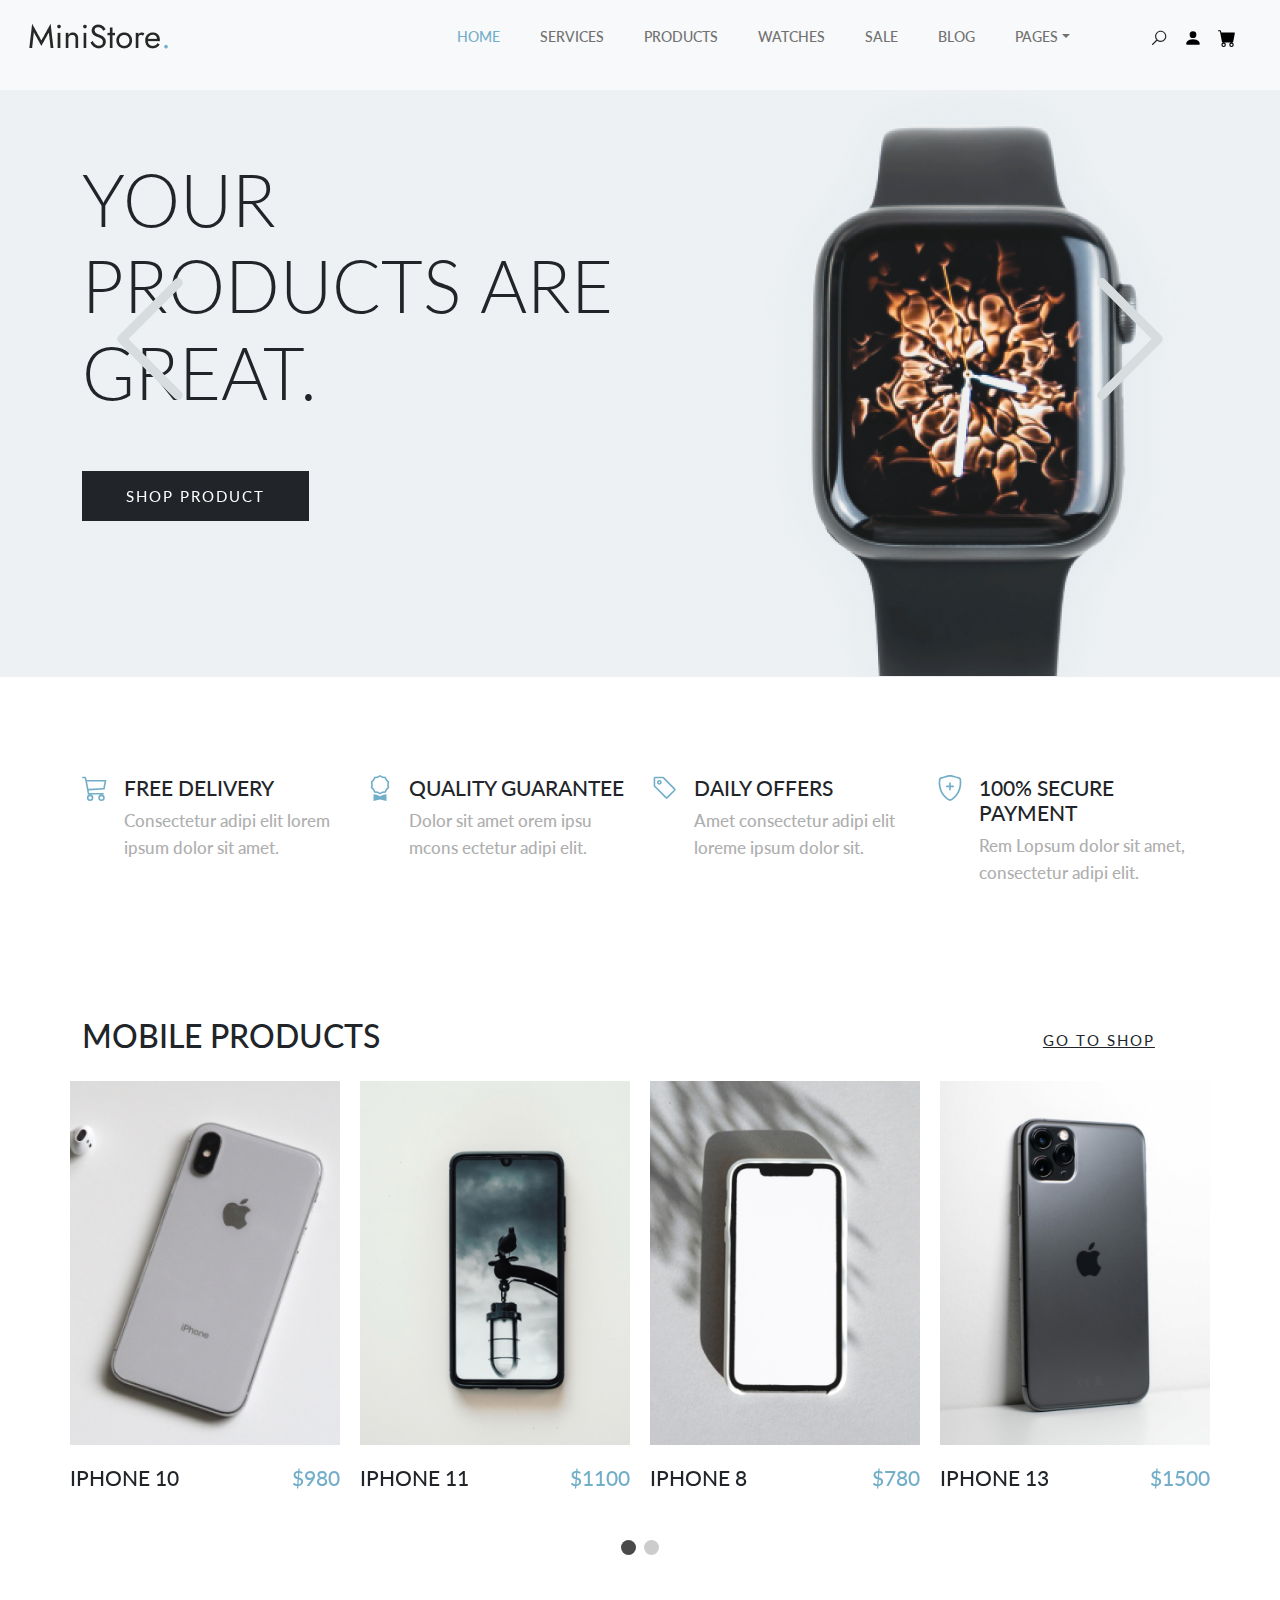
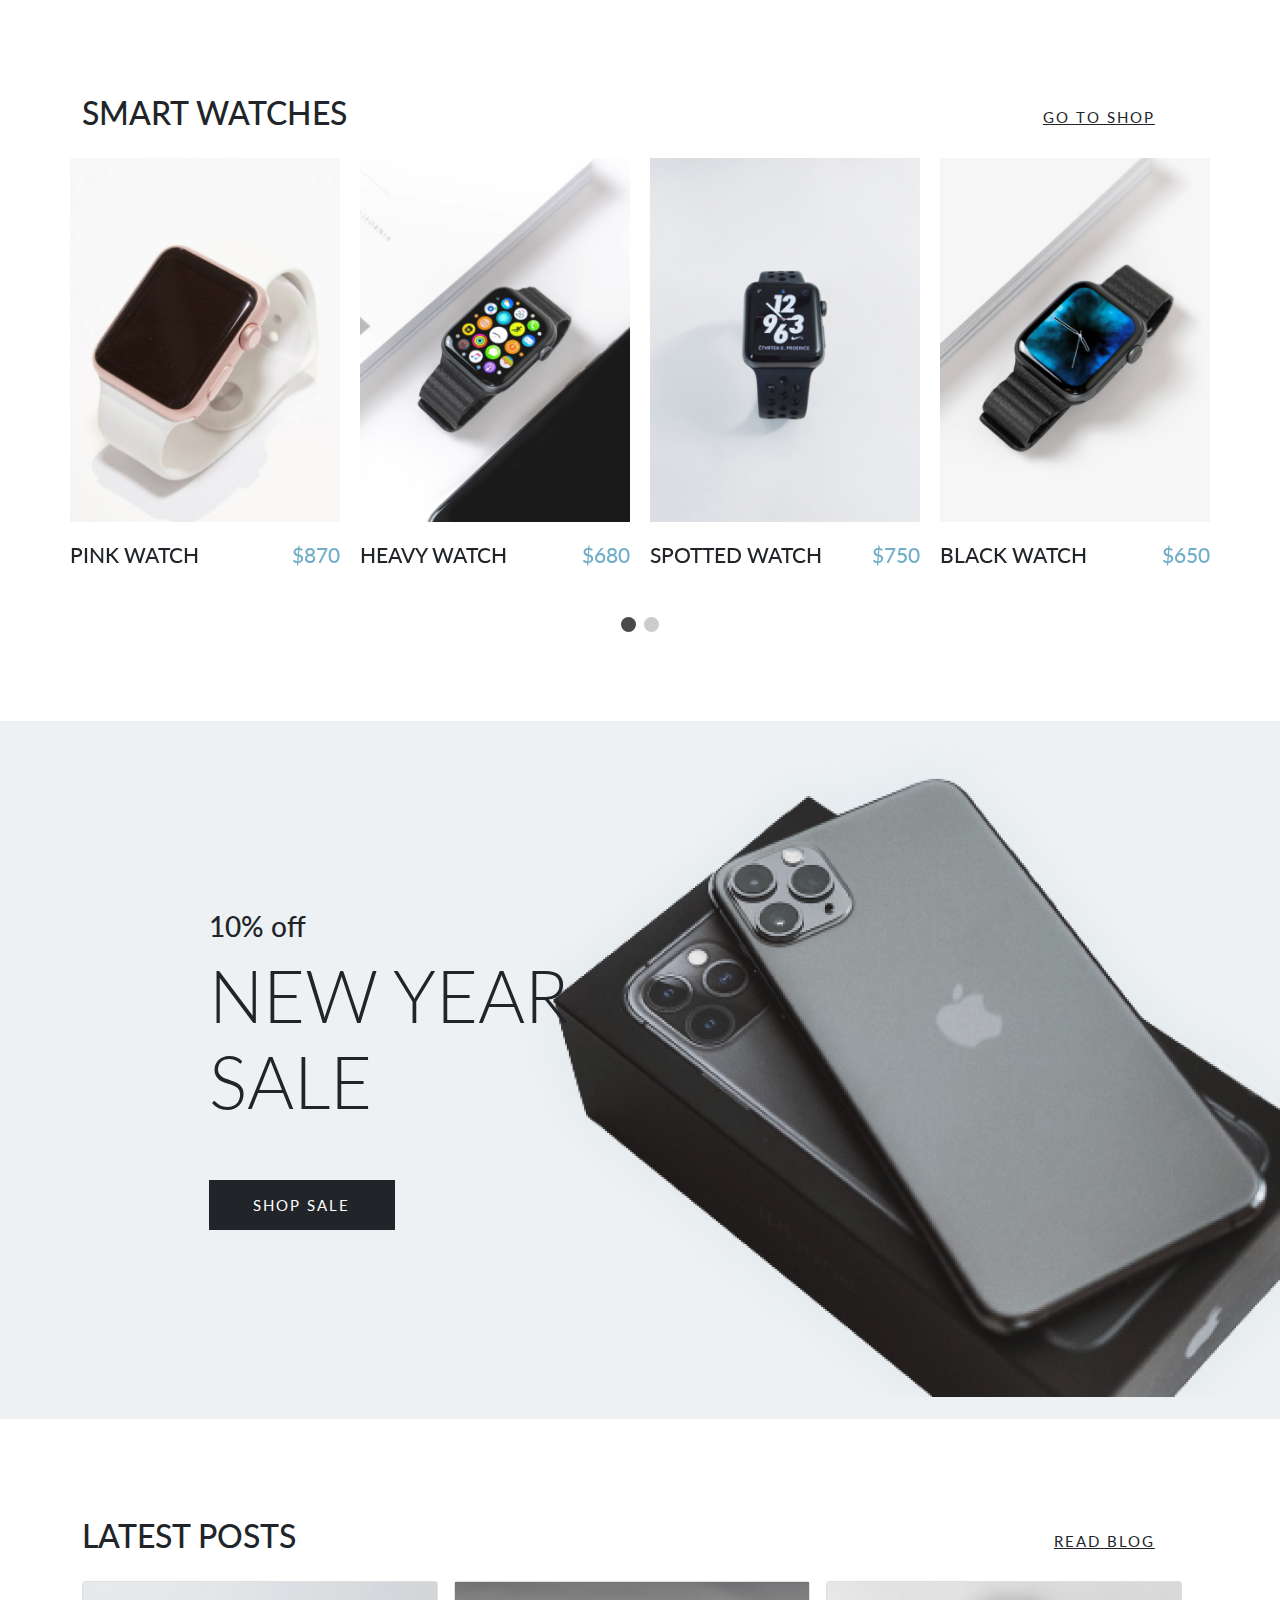
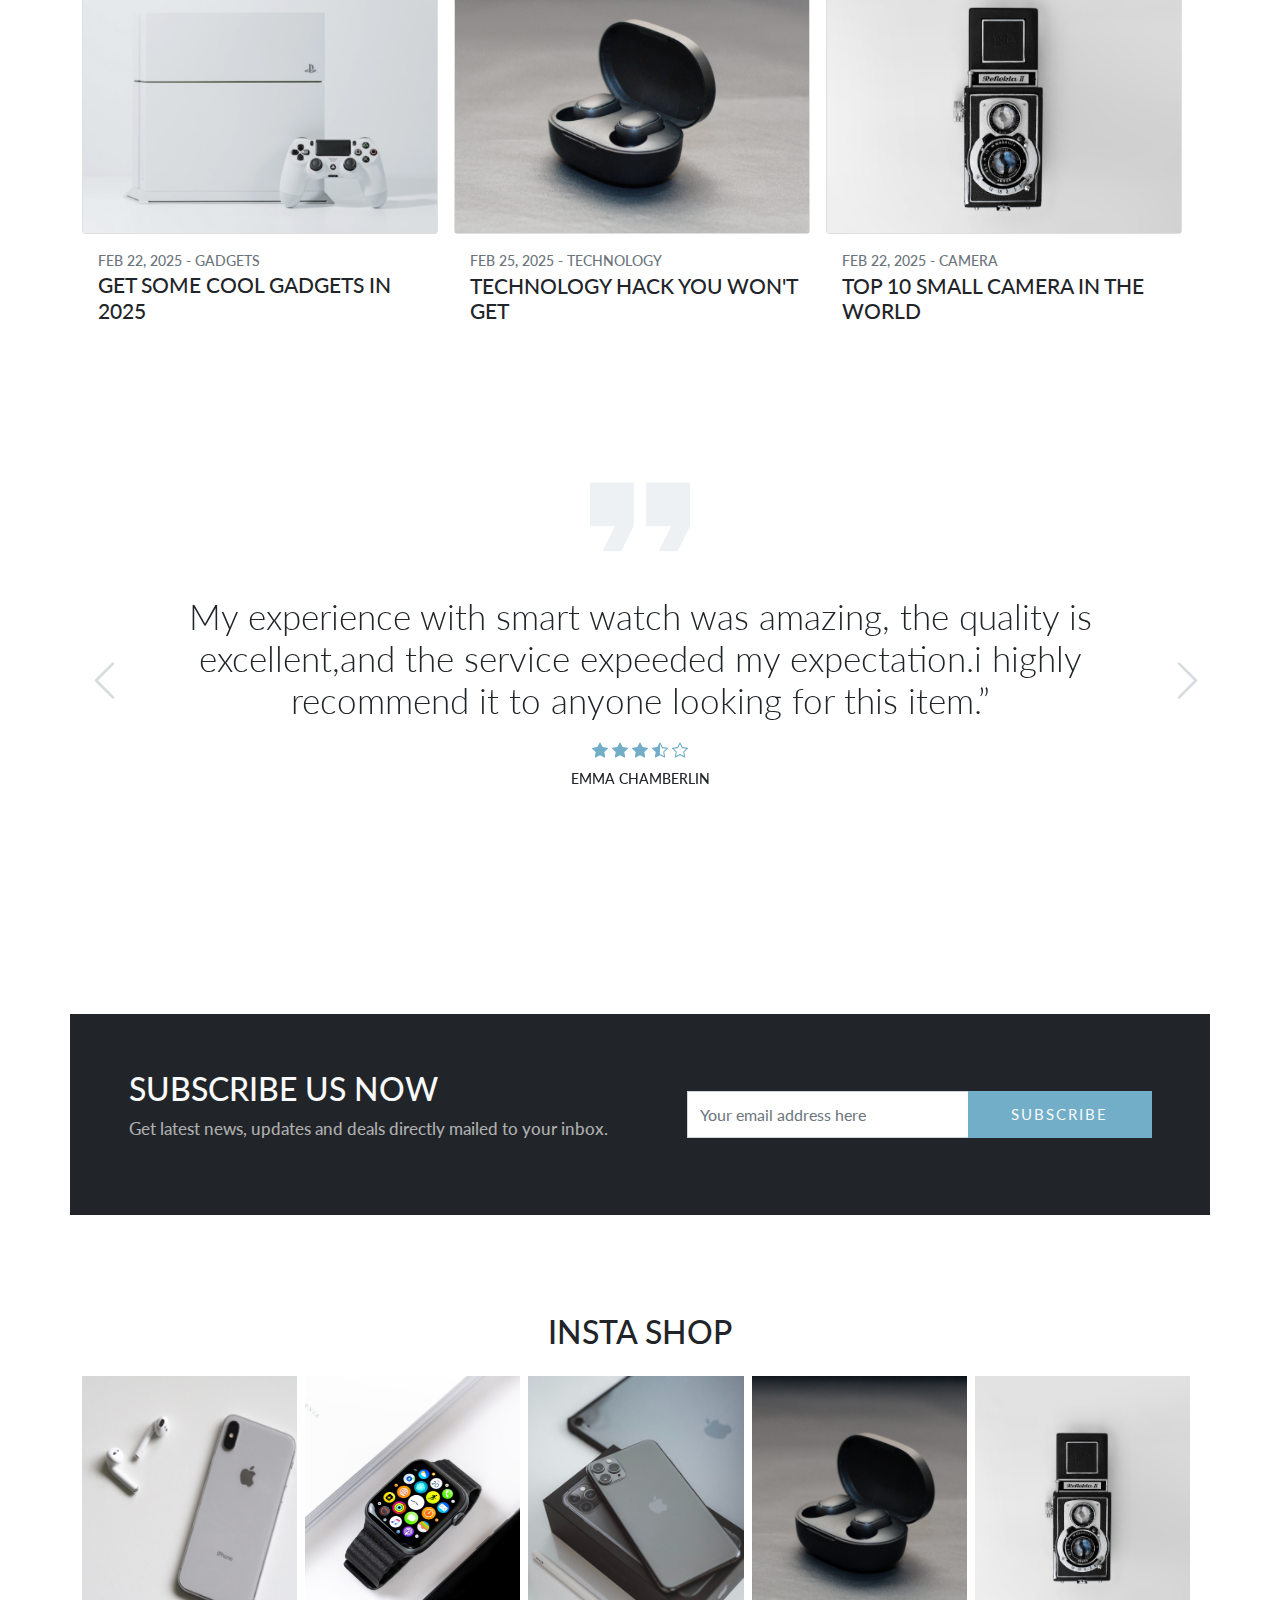
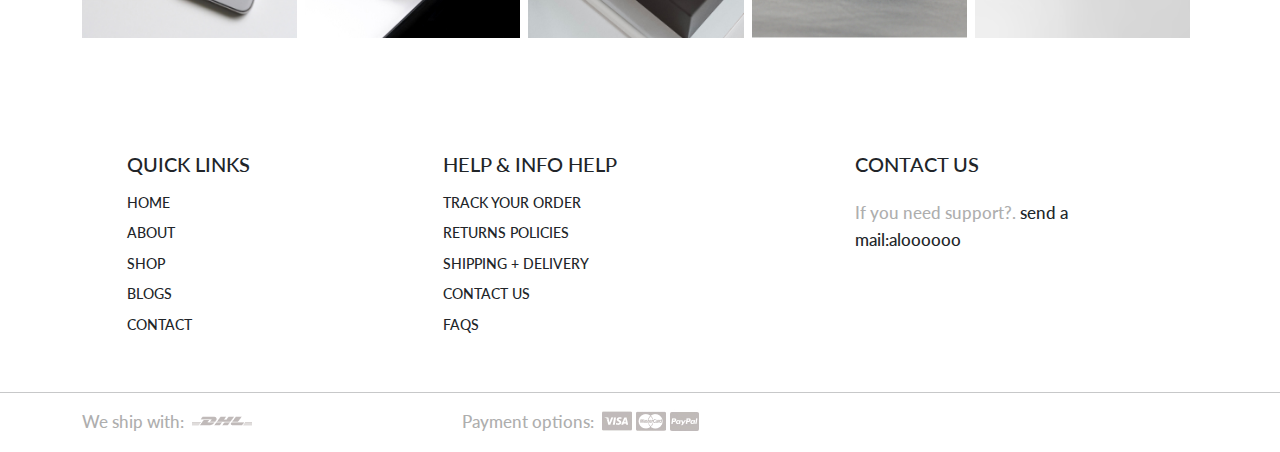
==== commit a5fbefb0: "updata some class" ====
--- a/index.html
+++ b/index.html
@@ -1110,9 +1110,9 @@
       </div>
     </section>
     <footer id="footer" class="overflow-hidden">
-      <div class="container">
+      <div class="container m-0 p-0">
         <div class="row">
-          <div class="footer-top-area">
+          <div class="d-flex justify-content-between footer-top-area"> 
             <div class="row d-flex flex-wrap justify-content-between">
               <div class="col-lg-3 col-sm-6 pb-3">
                 <div class="footer-menu">
